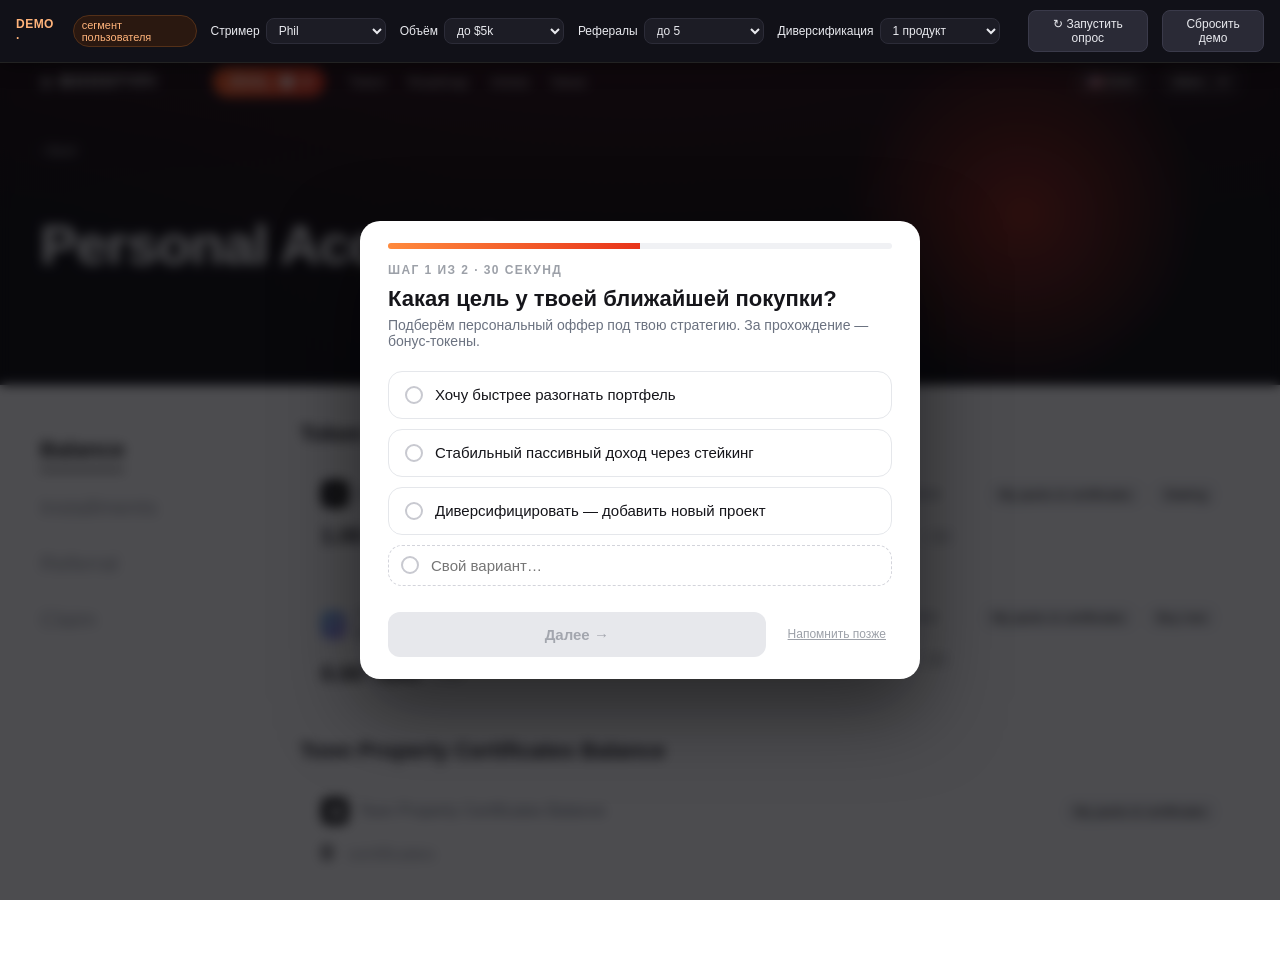
==== survey-mockup.html @ 00d5d78e "Add clickable HTML prototype of upsell survey for Boostyfi LK Standalone single-file mockup that sim" ====
<!doctype html>
<html lang="ru">
<head>
<meta charset="utf-8" />
<meta name="viewport" content="width=1280" />
<title>Boostyfi · Personal Account · Upsell Survey Prototype</title>
<style>
  :root {
    --bg-0: #0b0b0e;
    --bg-1: #1a0d10;
    --accent: #ff5a1f;
    --accent-2: #e8341a;
    --ink: #15151a;
    --muted: #6b7280;
    --line: #e5e7eb;
    --card: #ffffff;
    --soft: #f4f5f7;
  }
  * { box-sizing: border-box; }
  html, body {
    margin: 0; padding: 0;
    font-family: -apple-system, BlinkMacSystemFont, "Inter", "SF Pro Text",
                 "Segoe UI", Roboto, Helvetica, Arial, sans-serif;
    color: var(--ink);
    background: #fff;
  }
  a { color: inherit; }

  /* ============= Demo panel ============= */
  .demo {
    position: fixed; top: 0; left: 0; right: 0;
    z-index: 200;
    background: #111118; color: #e8e9ee;
    border-bottom: 1px solid #222;
    padding: 10px 16px;
    display: flex; align-items: center; gap: 14px;
    font-size: 12px;
    box-shadow: 0 4px 18px rgba(0,0,0,.35);
  }
  .demo b { color: #ffb37a; letter-spacing: .04em; }
  .demo label { display: flex; align-items: center; gap: 6px; }
  .demo select {
    background: #1c1c25; color: #e8e9ee;
    border: 1px solid #2c2c38; border-radius: 8px;
    padding: 4px 8px; font-size: 12px; min-width: 120px;
  }
  .demo .spacer { flex: 1; }
  .demo button {
    background: #2a2a36; color: #e8e9ee;
    border: 1px solid #3a3a4a; border-radius: 8px;
    padding: 6px 10px; cursor: pointer; font-size: 12px;
  }
  .demo button:hover { background: #34344a; }
  .demo .pill {
    padding: 3px 8px; border-radius: 999px;
    background: #2a1810; color: #ffb37a;
    border: 1px solid #543018; font-size: 11px;
  }

  /* ============= Boostyfi LK background ============= */
  .lk { padding-top: 44px; }
  .lk-hero {
    position: relative;
    background:
      radial-gradient(120% 80% at 50% 0%, #2a0d12 0%, #160a0d 45%, #0b0b0e 80%);
    color: #fff;
    overflow: hidden;
    border-bottom: 1px solid #1f1f24;
  }
  .lk-hero::before {
    /* faux soundwave */
    content: "";
    position: absolute; inset: 0;
    background-image: repeating-linear-gradient(
      90deg,
      rgba(255,90,31,.18) 0 2px,
      transparent 2px 8px
    );
    mask-image: radial-gradient(60% 60% at 50% 60%, #000 30%, transparent 80%);
    -webkit-mask-image: radial-gradient(60% 60% at 50% 60%, #000 30%, transparent 80%);
    opacity: .55;
    pointer-events: none;
  }
  .lk-hero::after {
    content: "";
    position: absolute;
    width: 360px; height: 360px;
    right: 6%; top: 50%; transform: translateY(-50%);
    background: radial-gradient(circle, rgba(232,52,26,.55) 0%, rgba(232,52,26,0) 70%);
    border-radius: 50%;
    pointer-events: none;
  }
  .lk-nav {
    position: relative;
    z-index: 2;
    display: flex; align-items: center; gap: 24px;
    padding: 22px 40px;
  }
  .lk-logo { font-weight: 800; letter-spacing: .12em; }
  .lk-token-pill {
    margin-left: 32px;
    background: linear-gradient(90deg, #ff5a1f, #e8341a);
    color: #fff; font-weight: 700;
    padding: 6px 14px; border-radius: 999px;
    display: inline-flex; align-items: center; gap: 8px;
  }
  .lk-token-pill .sup { background: #fff; color: #e8341a; border-radius: 999px; font-size: 10px; padding: 1px 5px; font-weight: 800; }
  .lk-menu { display: flex; gap: 22px; color: #ddd; font-size: 14px; }
  .lk-menu a { opacity: .9; cursor: pointer; }
  .lk-right { margin-left: auto; display: flex; gap: 12px; align-items: center; }
  .lk-pill {
    background: rgba(255,255,255,.06);
    border: 1px solid rgba(255,255,255,.12);
    color: #fff; padding: 6px 12px; border-radius: 999px;
    font-size: 13px;
  }
  .lk-back { padding: 24px 40px 0; color: #ddd; opacity: .8; font-size: 13px; cursor: pointer; position: relative; z-index: 2; }
  .lk-title {
    padding: 8px 40px 60px;
    font-size: 56px; font-weight: 800; letter-spacing: -.02em;
    position: relative; z-index: 2;
    display: flex; align-items: center; gap: 14px;
  }
  .lk-title .faq {
    background: #fff; color: #111;
    font-size: 14px; padding: 6px 12px; border-radius: 12px;
    font-weight: 600; display: inline-flex; align-items: center; gap: 6px;
  }

  /* ============= LK body ============= */
  .lk-body {
    display: grid;
    grid-template-columns: 220px 1fr;
    gap: 40px;
    padding: 36px 40px 80px;
    background: #fff;
  }
  .lk-side { display: flex; flex-direction: column; gap: 18px; padding-top: 10px; }
  .lk-side .item {
    font-size: 22px; font-weight: 600; color: #111;
    padding: 6px 0; cursor: pointer;
  }
  .lk-side .item.active { border-bottom: 2px solid #111; width: max-content; }
  .lk-side .item.muted { color: #9ca0a8; font-weight: 500; }

  .lk-h2 { font-size: 22px; font-weight: 700; margin: 0 0 14px; }
  .lk-grid {
    display: grid; grid-template-columns: 1fr 1fr; gap: 16px;
    margin-bottom: 32px;
  }
  .bal {
    border: 1px solid var(--line); border-radius: 16px;
    padding: 18px 20px; background: #fff;
    display: flex; flex-direction: column; gap: 14px;
  }
  .bal-top { display: flex; align-items: center; gap: 10px; }
  .bal-top .ico {
    width: 28px; height: 28px; border-radius: 8px;
    display: inline-flex; align-items: center; justify-content: center;
    font-weight: 800; color: #fff; font-size: 12px;
  }
  .ico.atla { background: #111; }
  .ico.jggl { background: linear-gradient(135deg, #ff8a3d, #ff5a1f); }
  .ico.teki { background: linear-gradient(135deg, #6ec1f7, #a07cf0); }
  .ico.imba { background: linear-gradient(135deg, #ff2d55, #d10039); }
  .bal-name { color: #6b7280; font-weight: 500; }
  .bal-actions { margin-left: auto; display: flex; gap: 8px; }
  .ghost {
    background: #f4f5f7; color: #111; border: none;
    padding: 7px 12px; border-radius: 10px; cursor: pointer; font-size: 13px;
  }
  .ghost:hover { background: #ececf0; }
  .bal-amount { font-size: 22px; font-weight: 700; }
  .bal-amount small { color: #9ca0a8; font-weight: 500; margin-left: 8px; }

  /* ============= Skip toast ============= */
  .toast {
    position: fixed; bottom: 24px; left: 50%; transform: translateX(-50%);
    background: #111118; color: #fff; padding: 12px 18px;
    border-radius: 12px; font-size: 14px; z-index: 300;
    box-shadow: 0 12px 40px rgba(0,0,0,.4);
    display: none;
  }
  .toast.show { display: block; animation: pop .25s ease-out; }
  @keyframes pop { from { transform: translate(-50%, 8px); opacity: 0; } to { transform: translate(-50%, 0); opacity: 1; } }

  /* ============= Modal ============= */
  .backdrop {
    position: fixed; inset: 0; z-index: 100;
    background: rgba(8, 8, 12, .72);
    backdrop-filter: blur(6px);
    -webkit-backdrop-filter: blur(6px);
    display: none;
    align-items: center; justify-content: center;
    padding: 40px 16px;
  }
  .backdrop.open { display: flex; }
  .modal {
    background: #fff; border-radius: 20px;
    width: 560px; max-width: 100%;
    box-shadow: 0 30px 80px rgba(0,0,0,.5);
    overflow: hidden;
    position: relative;
    animation: rise .35s ease-out;
  }
  @keyframes rise { from { transform: translateY(16px); opacity: 0; } to { transform: none; opacity: 1; } }

  /* Step header */
  .m-head {
    padding: 22px 28px 0;
  }
  .m-progress {
    height: 6px; background: #f0f1f4; border-radius: 999px; overflow: hidden;
    margin-bottom: 14px;
  }
  .m-progress > span {
    display: block; height: 100%;
    background: linear-gradient(90deg, #ff8a3d, #e8341a);
    width: 50%; transition: width .35s ease;
  }
  .m-step-label {
    font-size: 12px; letter-spacing: .12em; color: #9ca0a8;
    text-transform: uppercase; font-weight: 700;
  }
  .m-title {
    font-size: 22px; font-weight: 700; margin: 8px 0 4px;
    line-height: 1.25;
  }
  .m-sub { color: #6b7280; font-size: 14px; margin-bottom: 18px; }

  .m-options { padding: 4px 28px 8px; display: flex; flex-direction: column; gap: 10px; }
  .opt {
    border: 1.5px solid var(--line); border-radius: 14px;
    padding: 14px 16px; cursor: pointer;
    display: flex; align-items: center; gap: 12px;
    font-size: 15px; font-weight: 500;
    transition: border-color .15s, background .15s;
  }
  .opt:hover { border-color: #c8c9d0; background: #fafafb; }
  .opt .dot {
    width: 18px; height: 18px; border-radius: 50%;
    border: 2px solid #c8c9d0; flex: 0 0 auto;
    display: inline-flex; align-items: center; justify-content: center;
  }
  .opt.selected { border-color: var(--accent); background: #fff6f0; }
  .opt.selected .dot { border-color: var(--accent); }
  .opt.selected .dot::after {
    content: ""; width: 9px; height: 9px; border-radius: 50%;
    background: var(--accent);
  }
  .opt-custom {
    display: flex; gap: 10px; align-items: center;
    border: 1.5px dashed #d3d4db; border-radius: 14px;
    padding: 10px 12px;
  }
  .opt-custom input {
    flex: 1; border: none; outline: none; font-size: 15px;
    background: transparent;
  }

  .m-foot {
    padding: 18px 28px 22px;
    display: flex; align-items: center; gap: 16px;
  }
  .btn-primary {
    background: linear-gradient(90deg, #ff8a3d, #e8341a);
    color: #fff; border: none; border-radius: 12px;
    padding: 14px 22px; font-size: 15px; font-weight: 700;
    cursor: pointer; flex: 1;
    box-shadow: 0 6px 18px rgba(232,52,26,.35);
  }
  .btn-primary:disabled {
    background: #e7e8ec; color: #a3a6ae; cursor: not-allowed; box-shadow: none;
  }
  .btn-link {
    background: transparent; color: #9ca0a8; border: none;
    font-size: 12px; cursor: pointer; text-decoration: underline;
  }
  .btn-link:hover { color: #6b7280; }

  /* Offer card */
  .offer { padding: 22px 28px 24px; }
  .offer-badge {
    display: inline-flex; align-items: center; gap: 6px;
    background: #fff1ea; color: #d63a0b;
    padding: 6px 12px; border-radius: 999px;
    font-size: 12px; font-weight: 700; letter-spacing: .04em;
    text-transform: uppercase;
  }
  .offer-title {
    font-size: 24px; font-weight: 800; line-height: 1.2;
    margin: 12px 0 4px;
  }
  .offer-product {
    color: #6b7280; font-size: 14px; margin-bottom: 18px;
  }
  .offer-pricerow {
    display: flex; align-items: baseline; gap: 12px;
    margin-bottom: 6px;
  }
  .offer-new { font-size: 34px; font-weight: 800; color: #111; }
  .offer-old {
    text-decoration: line-through; color: #9ca0a8; font-size: 18px;
  }
  .offer-save {
    background: #ecfdf3; color: #027a48;
    font-size: 12px; font-weight: 700;
    padding: 3px 10px; border-radius: 999px;
  }
  .offer-bonus {
    background: #fff6f0; border: 1px dashed #ffb37a;
    color: #b8410d; border-radius: 12px;
    padding: 10px 14px; margin: 14px 0;
    font-size: 14px; font-weight: 600;
    display: flex; align-items: center; gap: 8px;
  }
  .offer-bonus .star { font-size: 16px; }

  .offer-timer {
    display: flex; align-items: center; gap: 10px;
    background: #fff5f4; border: 1px solid #f6c9c1;
    border-radius: 12px; padding: 10px 14px; margin-bottom: 14px;
    font-size: 14px; color: #b91c1c; font-weight: 600;
  }
  .offer-timer .clock {
    font-variant-numeric: tabular-nums;
    font-weight: 800; font-size: 18px;
    background: #b91c1c; color: #fff; padding: 4px 10px; border-radius: 8px;
  }
  .offer-social {
    display: flex; align-items: center; gap: 10px;
    color: #6b7280; font-size: 13px; margin-bottom: 18px;
  }
  .avatars { display: inline-flex; }
  .avatars span {
    width: 22px; height: 22px; border-radius: 50%;
    border: 2px solid #fff; display: inline-block;
    margin-left: -6px;
  }
  .avatars span:first-child { margin-left: 0; }
  .a1 { background: linear-gradient(135deg,#ffd29a,#ff8a3d); }
  .a2 { background: linear-gradient(135deg,#a3d8ff,#5e8df0); }
  .a3 { background: linear-gradient(135deg,#ffb1b1,#ff2d55); }
  .a4 { background: linear-gradient(135deg,#c5f3c0,#3aa55c); }

  .offer-cta { display: flex; flex-direction: column; gap: 8px; }
  .offer-cta .btn-primary { flex: none; }
  .offer-cta .btn-lose {
    background: transparent; border: none;
    color: #9ca0a8; font-size: 12px; cursor: pointer;
    text-decoration: underline;
  }
  .offer-cta .btn-lose:hover { color: #6b7280; }

  /* Final thank-you */
  .thanks { padding: 32px 28px; text-align: center; }
  .thanks h3 { margin: 0 0 8px; font-size: 22px; }
  .thanks p { color: #6b7280; margin: 0 0 18px; }

  /* utility */
  .hidden { display: none !important; }
</style>
</head>
<body>

<!-- Demo panel -->
<div class="demo" role="region" aria-label="Demo controls">
  <b>DEMO ·</b>
  <span class="pill">сегмент пользователя</span>
  <label>Стример
    <select id="seg-streamer">
      <option value="none">Нет</option>
      <option value="phil" selected>Phil</option>
      <option value="brad">Brad</option>
    </select>
  </label>
  <label>Объём
    <select id="seg-volume">
      <option value="5k" selected>до $5k</option>
      <option value="25k">до $25k</option>
      <option value="50k">до $50k</option>
      <option value="50k+">$50k+</option>
    </select>
  </label>
  <label>Рефералы
    <select id="seg-refs">
      <option value="lt5" selected>до 5</option>
      <option value="lt20">до 20</option>
      <option value="gt20">20+</option>
    </select>
  </label>
  <label>Диверсификация
    <select id="seg-div">
      <option value="bits">по чуть-чуть</option>
      <option value="one" selected>1 продукт</option>
      <option value="two">2 продукта</option>
      <option value="all-but-one">все, кроме 1</option>
    </select>
  </label>
  <span class="spacer"></span>
  <button id="btn-replay">↻ Запустить опрос</button>
  <button id="btn-reset">Сбросить демо</button>
</div>

<!-- LK mock -->
<section class="lk">
  <div class="lk-hero">
    <div class="lk-nav">
      <div class="lk-logo">◇ BOOSTYFI</div>
      <div class="lk-token-pill">JGGL <span class="sup">2</span> ▾</div>
      <nav class="lk-menu">
        <a>Token</a><a>Roadmap</a><a>Artists</a><a>News</a>
      </nav>
      <div class="lk-right">
        <span class="lk-pill">🇺🇸 ENG</span>
        <span class="lk-pill">drbor… ▾</span>
      </div>
    </div>
    <div class="lk-back">‹ Back</div>
    <h1 class="lk-title">Personal Account <span class="faq">? FAQ</span></h1>
  </div>

  <div class="lk-body">
    <aside class="lk-side">
      <div class="item active">Balance</div>
      <div class="item muted">Installments</div>
      <div class="item muted">Referral</div>
      <div class="item muted">Claim</div>
    </aside>
    <main>
      <h2 class="lk-h2">Token Balance</h2>
      <div class="lk-grid">
        <div class="bal">
          <div class="bal-top">
            <span class="ico atla">A</span>
            <span class="bal-name">ATLA Balance</span>
            <span class="bal-actions">
              <button class="ghost">My packs &amp; certificates</button>
              <button class="ghost">Staking</button>
            </span>
          </div>
          <div class="bal-amount">1.00 ATLA <small>| $213</small></div>
        </div>
        <div class="bal">
          <div class="bal-top">
            <span class="ico jggl">J</span>
            <span class="bal-name">JGGL Balance</span>
            <span class="bal-actions">
              <button class="ghost">My packs &amp; certificates</button>
              <button class="ghost">Staking</button>
            </span>
          </div>
          <div class="bal-amount">0.00 JGGL <small>| $0</small></div>
        </div>
        <div class="bal">
          <div class="bal-top">
            <span class="ico teki">T</span>
            <span class="bal-name">TEKI Balance</span>
            <span class="bal-actions">
              <button class="ghost">My packs &amp; certificates</button>
              <button class="ghost">Staking</button>
              <button class="ghost">Buy now</button>
            </span>
          </div>
          <div class="bal-amount">0.00 TEKI <small>| $0</small></div>
        </div>
        <div class="bal">
          <div class="bal-top">
            <span class="ico imba">I</span>
            <span class="bal-name">IMBA Balance</span>
            <span class="bal-actions">
              <button class="ghost">My packs &amp; certificates</button>
              <button class="ghost">Buy now</button>
            </span>
          </div>
          <div class="bal-amount">0.00 IMBA <small>| $0</small></div>
        </div>
      </div>
      <h2 class="lk-h2">Toon Property Certificates Balance</h2>
      <div class="bal">
        <div class="bal-top">
          <span class="ico" style="background:#222;">▦</span>
          <span class="bal-name">Toon Property Certificates Balance</span>
          <span class="bal-actions">
            <button class="ghost">My packs &amp; certificates</button>
          </span>
        </div>
        <div class="bal-amount">0 <small>certificates</small></div>
      </div>
    </main>
  </div>
</section>

<!-- Skip toast -->
<div id="toast" class="toast">Покажем при следующем входе ⏰</div>

<!-- Modal -->
<div id="backdrop" class="backdrop" role="dialog" aria-modal="true" aria-labelledby="m-title">
  <div class="modal">

    <!-- STEP 1 -->
    <div id="step-1">
      <div class="m-head">
        <div class="m-progress"><span style="width:50%"></span></div>
        <div class="m-step-label">Шаг 1 из 2 · 30 секунд</div>
        <div class="m-title" id="m-title">Какая цель у твоей ближайшей покупки?</div>
        <div class="m-sub">Подберём персональный оффер под твою стратегию. За прохождение — бонус-токены.</div>
      </div>
      <div class="m-options" data-step="1">
        <label class="opt" data-val="growth"><span class="dot"></span> Хочу быстрее разогнать портфель</label>
        <label class="opt" data-val="passive"><span class="dot"></span> Стабильный пассивный доход через стейкинг</label>
        <label class="opt" data-val="diversify"><span class="dot"></span> Диверсифицировать — добавить новый проект</label>
        <div class="opt-custom">
          <span class="dot" style="border:2px solid #c8c9d0; width:18px;height:18px;border-radius:50%;display:inline-block"></span>
          <input type="text" placeholder="Свой вариант…" data-custom="1" />
        </div>
      </div>
      <div class="m-foot">
        <button class="btn-primary" id="next-1" disabled>Далее →</button>
        <button class="btn-link" data-skip>Напомнить позже</button>
      </div>
    </div>

    <!-- STEP 2 -->
    <div id="step-2" class="hidden">
      <div class="m-head">
        <div class="m-progress"><span style="width:100%"></span></div>
        <div class="m-step-label">Шаг 2 из 2 · почти готово</div>
        <div class="m-title">Какой бюджет готов выделить на следующий шаг?</div>
        <div class="m-sub">Это влияет только на размер пака и бонуса — никаких списаний.</div>
      </div>
      <div class="m-options" data-step="2">
        <label class="opt" data-val="lt200"><span class="dot"></span> До $200</label>
        <label class="opt" data-val="200-1000"><span class="dot"></span> $200 – $1 000</label>
        <label class="opt" data-val="1000+"><span class="dot"></span> $1 000+</label>
        <div class="opt-custom">
          <span class="dot" style="border:2px solid #c8c9d0; width:18px;height:18px;border-radius:50%;display:inline-block"></span>
          <input type="text" placeholder="Свой бюджет…" data-custom="2" />
        </div>
      </div>
      <div class="m-foot">
        <button class="btn-primary" id="next-2" disabled>Показать мой оффер →</button>
        <button class="btn-link" data-skip>Напомнить позже</button>
      </div>
    </div>

    <!-- OFFER -->
    <div id="step-offer" class="hidden">
      <div class="offer">
        <span class="offer-badge">🔥 персональный оффер</span>
        <div class="offer-title" id="o-title">Усиль ставку под Phil — добери JGGL ×2 пак</div>
        <div class="offer-product" id="o-product">JGGL Booster Pack · 2× токена + закрытый Discord-канал</div>

        <div class="offer-pricerow">
          <span class="offer-new" id="o-new">$89</span>
          <span class="offer-old" id="o-old">$129</span>
          <span class="offer-save" id="o-save">−31%</span>
        </div>

        <div class="offer-bonus">
          <span class="star">🎁</span>
          <span><b id="o-bonus">+15%</b> бонусных токенов начислено за прохождение опроса</span>
        </div>

        <div class="offer-timer">
          <span class="clock" id="o-clock">15:00</span>
          <span>Оффер сгорит после таймера — без продления</span>
        </div>

        <div class="offer-social">
          <span class="avatars">
            <span class="a1"></span><span class="a2"></span><span class="a3"></span><span class="a4"></span>
          </span>
          <span><b id="o-social">237</b> инвесторов забрали этот оффер сегодня</span>
        </div>

        <div class="offer-cta">
          <button class="btn-primary" id="take-offer">Забрать оффер →</button>
          <button class="btn-lose" id="lose-offer">Отказаться (бонус сгорит)</button>
        </div>
      </div>
    </div>

    <!-- THANKS -->
    <div id="step-thanks" class="hidden">
      <div class="thanks">
        <h3>Готово ✨</h3>
        <p>Оффер закреплён в твоём ЛК на 24 часа. Ссылка ушла в Telegram.</p>
        <button class="btn-primary" style="max-width:240px;margin:0 auto;" id="close-thanks">Вернуться в кабинет</button>
      </div>
    </div>

  </div>
</div>

<script>
(function () {
  // ---------- state ----------
  const state = { step: 1, answer1: null, answer2: null };
  const $ = (id) => document.getElementById(id);
  const backdrop = $('backdrop');

  // ---------- offer rules ----------
  // segment: { streamer, volume, refs, div }
  // returns: { title, product, oldPrice, newPrice, bonusPct, social }
  function pickOffer(seg) {
    const streamerLabel = { phil: 'Phil', brad: 'Brad', none: '' }[seg.streamer];

    // Whales with huge volume
    if (seg.volume === '50k+') {
      if (seg.div === 'all-but-one') {
        return {
          title: 'Заверши коллекцию — последний токен по закрытой цене',
          product: 'Closed-door allocation · IMBA Whale Slot + 1.0 ATLA в подарок',
          oldPrice: 4900, newPrice: 3490, bonusPct: 20, social: 41,
        };
      }
      if (seg.refs === 'lt5') {
        return {
          title: 'Активируй реф-программу с ×3 коэффициентом',
          product: 'Whale Referral Boost · персональная ссылка + $500 в JGGL',
          oldPrice: 1500, newPrice: 990, bonusPct: 25, social: 58,
        };
      }
      return {
        title: 'VIP-аллокация под ' + (streamerLabel || 'топ-стримера'),
        product: 'Founders Pack · 5× ATLA + приватный звонок с командой',
        oldPrice: 7800, newPrice: 5900, bonusPct: 18, social: 31,
      };
    }

    // Mid volume
    if (seg.volume === '25k' || seg.volume === '50k') {
      if (seg.div === 'two' && streamerLabel === 'Brad') {
        return {
          title: 'Закрой портфель — последний слот под Brad',
          product: 'IMBA Certificate · −22% и +10% бонусных IMBA',
          oldPrice: 1290, newPrice: 990, bonusPct: 10, social: 142,
        };
      }
      if (seg.div === 'one') {
        return {
          title: 'Добавь второй проект — диверсификация ×2',
          product: 'Diversify Pack · TEKI + IMBA в одном паке',
          oldPrice: 890, newPrice: 690, bonusPct: 12, social: 188,
        };
      }
      if (seg.refs === 'gt20') {
        return {
          title: 'Реф-капитан: ×2 на следующую покупку',
          product: 'Captain Pack · JGGL + бонусные реф-токены',
          oldPrice: 1190, newPrice: 790, bonusPct: 18, social: 96,
        };
      }
      return {
        title: 'Усиль позицию под ' + (streamerLabel || 'свой проект'),
        product: 'Mid Booster Pack · 1.5× к текущему балансу',
        oldPrice: 690, newPrice: 490, bonusPct: 12, social: 174,
      };
    }

    // Small volume (default $5k)
    if (seg.div === 'bits') {
      return {
        title: 'Сфокусируйся на одном — собери Starter под ' + (streamerLabel || 'топ-стример'),
        product: 'Focus Starter · ATLA + JGGL в одной точке входа',
        oldPrice: 199, newPrice: 129, bonusPct: 15, social: 312,
      };
    }
    if (seg.div === 'one' && streamerLabel === 'Phil') {
      return {
        title: 'Усиль ставку под Phil — добери JGGL ×2 пак',
        product: 'JGGL Booster Pack · 2× токена + закрытый Discord-канал',
        oldPrice: 129, newPrice: 89, bonusPct: 15, social: 237,
      };
    }
    if (seg.div === 'one' && streamerLabel === 'Brad') {
      return {
        title: 'Удвой ставку под Brad — IMBA ×2 пак',
        product: 'IMBA Booster Pack · 2× токена + ранний доступ к дропам',
        oldPrice: 129, newPrice: 89, bonusPct: 15, social: 198,
      };
    }
    if (seg.streamer === 'none' && seg.refs === 'gt20') {
      return {
        title: 'VIP-вход под топ-стримера с ×2 реф-бонусом',
        product: 'Premiere Pack · войти под Phil или Brad, эксклюзив 24ч',
        oldPrice: 249, newPrice: 169, bonusPct: 20, social: 84,
      };
    }
    if (seg.streamer === 'none') {
      return {
        title: 'Выбери стримера и зайди со скидкой первого входа',
        product: 'First-time Pack · Phil или Brad на выбор + welcome бонус',
        oldPrice: 149, newPrice: 99, bonusPct: 12, social: 421,
      };
    }
    // fallback
    return {
      title: 'Персональный пак под твой профиль',
      product: 'Custom Pack · сбалансированный набор по твоим ответам',
      oldPrice: 149, newPrice: 109, bonusPct: 10, social: 156,
    };
  }

  function renderOffer() {
    const seg = {
      streamer: $('seg-streamer').value,
      volume: $('seg-volume').value,
      refs: $('seg-refs').value,
      div: $('seg-div').value,
    };
    const o = pickOffer(seg);
    $('o-title').textContent = o.title;
    $('o-product').textContent = o.product;
    $('o-new').textContent = '$' + o.newPrice.toLocaleString('en-US');
    $('o-old').textContent = '$' + o.oldPrice.toLocaleString('en-US');
    const save = Math.round((1 - o.newPrice / o.oldPrice) * 100);
    $('o-save').textContent = '−' + save + '%';
    $('o-bonus').textContent = '+' + o.bonusPct + '%';
    $('o-social').textContent = o.social;
  }

  // ---------- modal open/close ----------
  function openModal() {
    backdrop.classList.add('open');
    document.body.style.overflow = 'hidden';
    goStep(1);
  }
  function closeModal(showToast) {
    backdrop.classList.remove('open');
    document.body.style.overflow = '';
    if (showToast) {
      const t = $('toast');
      t.classList.add('show');
      setTimeout(() => t.classList.remove('show'), 2400);
    }
  }

  function goStep(s) {
    state.step = s;
    $('step-1').classList.toggle('hidden', s !== 1);
    $('step-2').classList.toggle('hidden', s !== 2);
    $('step-offer').classList.toggle('hidden', s !== 'offer');
    $('step-thanks').classList.toggle('hidden', s !== 'thanks');
    if (s === 'offer') { renderOffer(); startTimer(); }
  }

  // ---------- options selection ----------
  document.querySelectorAll('.m-options').forEach(group => {
    const step = group.dataset.step;
    group.addEventListener('click', e => {
      const opt = e.target.closest('.opt');
      if (!opt) return;
      group.querySelectorAll('.opt').forEach(o => o.classList.remove('selected'));
      opt.classList.add('selected');
      const customInput = group.querySelector('input[data-custom]');
      if (customInput) customInput.value = '';
      setAnswer(step, opt.dataset.val);
    });
    const custom = group.querySelector('input[data-custom]');
    if (custom) {
      custom.addEventListener('input', () => {
        group.querySelectorAll('.opt').forEach(o => o.classList.remove('selected'));
        setAnswer(step, custom.value.trim() ? 'custom:' + custom.value.trim() : null);
      });
    }
  });

  function setAnswer(step, val) {
    if (step === '1') { state.answer1 = val; $('next-1').disabled = !val; }
    if (step === '2') { state.answer2 = val; $('next-2').disabled = !val; }
  }

  $('next-1').addEventListener('click', () => goStep(2));
  $('next-2').addEventListener('click', () => goStep('offer'));

  document.querySelectorAll('[data-skip]').forEach(b =>
    b.addEventListener('click', () => closeModal(true))
  );

  // Esc + backdrop click = NO close (blocking modal)
  backdrop.addEventListener('click', e => {
    if (e.target === backdrop) {
      const m = backdrop.querySelector('.modal');
      m.animate(
        [{ transform: 'translateX(0)' }, { transform: 'translateX(-6px)' },
         { transform: 'translateX(6px)' }, { transform: 'translateX(0)' }],
        { duration: 220 }
      );
    }
  });
  window.addEventListener('keydown', e => {
    if (e.key === 'Escape' && backdrop.classList.contains('open')) e.preventDefault();
  });

  // ---------- timer ----------
  let timerId = null;
  function startTimer() {
    if (timerId) clearInterval(timerId);
    let t = 15 * 60;
    const el = $('o-clock');
    const tick = () => {
      const m = String(Math.floor(t / 60)).padStart(2, '0');
      const s = String(t % 60).padStart(2, '0');
      el.textContent = m + ':' + s;
      if (t-- <= 0) clearInterval(timerId);
    };
    tick();
    timerId = setInterval(tick, 1000);
  }

  // ---------- offer actions ----------
  $('take-offer').addEventListener('click', () => {
    localStorage.setItem('boostyfi_survey_done', '1');
    goStep('thanks');
  });
  $('lose-offer').addEventListener('click', () => {
    localStorage.setItem('boostyfi_survey_done', '1');
    closeModal(true);
  });
  $('close-thanks').addEventListener('click', () => closeModal(false));

  // ---------- live re-render offer on segment change ----------
  ['seg-streamer','seg-volume','seg-refs','seg-div'].forEach(id => {
    $(id).addEventListener('change', () => {
      if (state.step === 'offer') renderOffer();
    });
  });

  // ---------- demo buttons ----------
  $('btn-replay').addEventListener('click', () => {
    localStorage.removeItem('boostyfi_survey_done');
    state.answer1 = null; state.answer2 = null;
    document.querySelectorAll('.opt').forEach(o => o.classList.remove('selected'));
    document.querySelectorAll('input[data-custom]').forEach(i => i.value = '');
    $('next-1').disabled = true; $('next-2').disabled = true;
    openModal();
  });
  $('btn-reset').addEventListener('click', () => {
    localStorage.removeItem('boostyfi_survey_done');
    location.reload();
  });

  // ---------- auto-open ----------
  if (!localStorage.getItem('boostyfi_survey_done')) {
    setTimeout(openModal, 600);
  }
})();
</script>

</body>
</html>
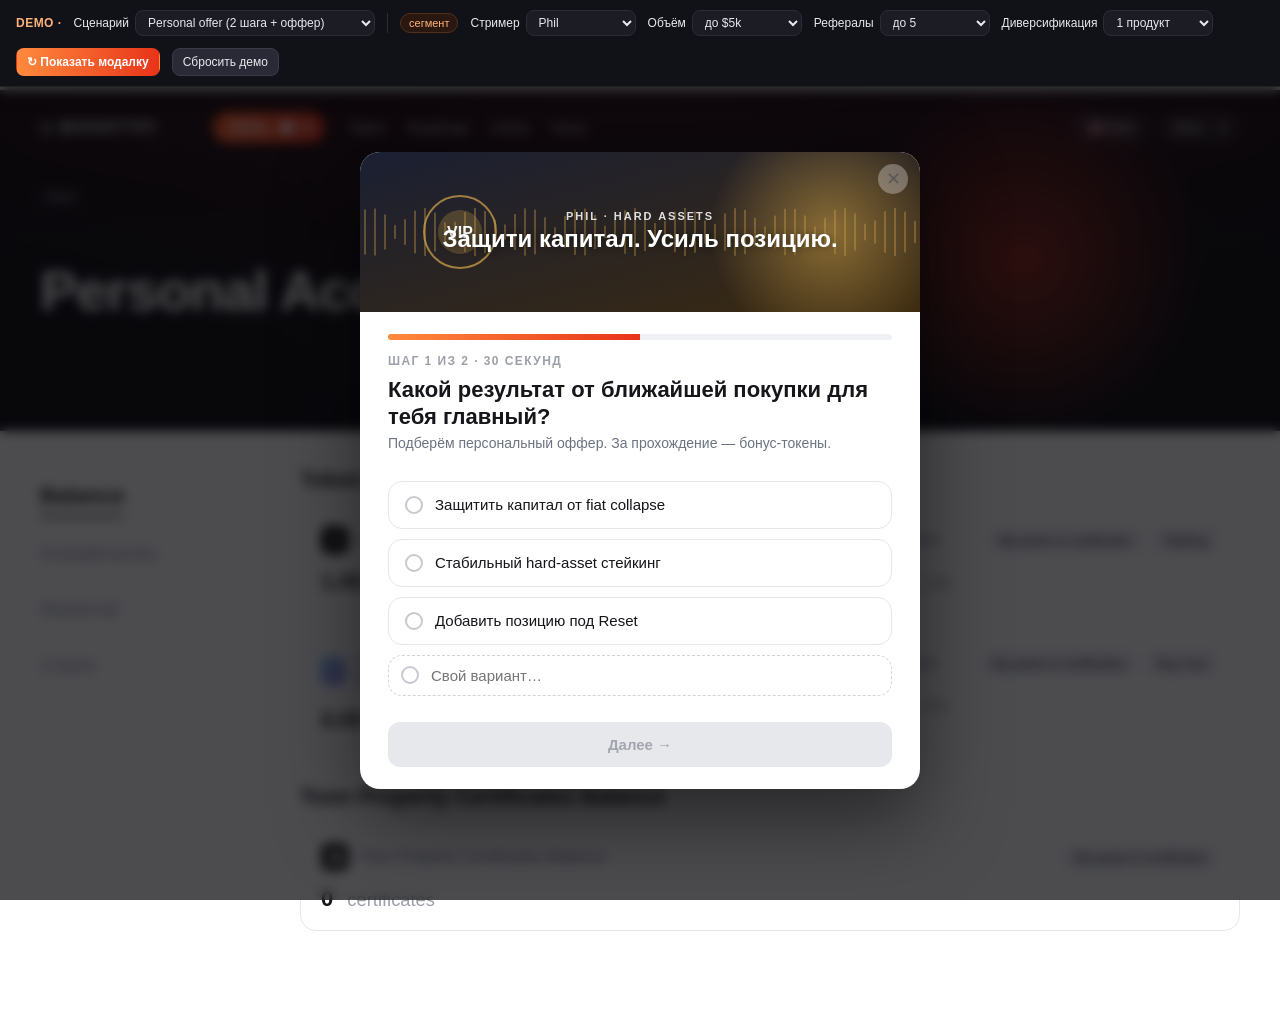
==== commit 84dc7a8f: "Sync upsell-modal prototype with official BoostyFi modals TZ - Add SVG creative banner to every moda" ====
--- a/survey-mockup.html
+++ b/survey-mockup.html
@@ -3,7 +3,7 @@
 <head>
 <meta charset="utf-8" />
 <meta name="viewport" content="width=1280" />
-<title>Boostyfi · Personal Account · Upsell Survey Prototype</title>
+<title>Boostyfi · LK · Modals Prototype</title>
 <style>
   :root {
     --bg-0: #0b0b0e;
@@ -13,8 +13,6 @@
     --ink: #15151a;
     --muted: #6b7280;
     --line: #e5e7eb;
-    --card: #ffffff;
-    --soft: #f4f5f7;
   }
   * { box-sizing: border-box; }
   html, body {
@@ -33,16 +31,17 @@
     background: #111118; color: #e8e9ee;
     border-bottom: 1px solid #222;
     padding: 10px 16px;
-    display: flex; align-items: center; gap: 14px;
+    display: flex; align-items: center; gap: 12px;
     font-size: 12px;
     box-shadow: 0 4px 18px rgba(0,0,0,.35);
+    flex-wrap: wrap;
   }
   .demo b { color: #ffb37a; letter-spacing: .04em; }
   .demo label { display: flex; align-items: center; gap: 6px; }
   .demo select {
     background: #1c1c25; color: #e8e9ee;
     border: 1px solid #2c2c38; border-radius: 8px;
-    padding: 4px 8px; font-size: 12px; min-width: 120px;
+    padding: 4px 8px; font-size: 12px; min-width: 110px;
   }
   .demo .spacer { flex: 1; }
   .demo button {
@@ -51,14 +50,19 @@
     padding: 6px 10px; cursor: pointer; font-size: 12px;
   }
   .demo button:hover { background: #34344a; }
+  .demo button.primary {
+    background: linear-gradient(90deg, #ff8a3d, #e8341a);
+    border-color: transparent; color: #fff; font-weight: 600;
+  }
   .demo .pill {
     padding: 3px 8px; border-radius: 999px;
     background: #2a1810; color: #ffb37a;
     border: 1px solid #543018; font-size: 11px;
   }
+  .demo .sep { width: 1px; height: 20px; background: #2c2c38; }
 
   /* ============= Boostyfi LK background ============= */
-  .lk { padding-top: 44px; }
+  .lk { padding-top: 90px; }
   .lk-hero {
     position: relative;
     background:
@@ -68,13 +72,10 @@
     border-bottom: 1px solid #1f1f24;
   }
   .lk-hero::before {
-    /* faux soundwave */
     content: "";
     position: absolute; inset: 0;
     background-image: repeating-linear-gradient(
-      90deg,
-      rgba(255,90,31,.18) 0 2px,
-      transparent 2px 8px
+      90deg, rgba(255,90,31,.18) 0 2px, transparent 2px 8px
     );
     mask-image: radial-gradient(60% 60% at 50% 60%, #000 30%, transparent 80%);
     -webkit-mask-image: radial-gradient(60% 60% at 50% 60%, #000 30%, transparent 80%);
@@ -91,8 +92,7 @@
     pointer-events: none;
   }
   .lk-nav {
-    position: relative;
-    z-index: 2;
+    position: relative; z-index: 2;
     display: flex; align-items: center; gap: 24px;
     padding: 22px 40px;
   }
@@ -104,7 +104,10 @@
     padding: 6px 14px; border-radius: 999px;
     display: inline-flex; align-items: center; gap: 8px;
   }
-  .lk-token-pill .sup { background: #fff; color: #e8341a; border-radius: 999px; font-size: 10px; padding: 1px 5px; font-weight: 800; }
+  .lk-token-pill .sup {
+    background: #fff; color: #e8341a; border-radius: 999px;
+    font-size: 10px; padding: 1px 5px; font-weight: 800;
+  }
   .lk-menu { display: flex; gap: 22px; color: #ddd; font-size: 14px; }
   .lk-menu a { opacity: .9; cursor: pointer; }
   .lk-right { margin-left: auto; display: flex; gap: 12px; align-items: center; }
@@ -129,10 +132,8 @@
 
   /* ============= LK body ============= */
   .lk-body {
-    display: grid;
-    grid-template-columns: 220px 1fr;
-    gap: 40px;
-    padding: 36px 40px 80px;
+    display: grid; grid-template-columns: 220px 1fr;
+    gap: 40px; padding: 36px 40px 80px;
     background: #fff;
   }
   .lk-side { display: flex; flex-direction: column; gap: 18px; padding-top: 10px; }
@@ -142,7 +143,6 @@
   }
   .lk-side .item.active { border-bottom: 2px solid #111; width: max-content; }
   .lk-side .item.muted { color: #9ca0a8; font-weight: 500; }
-
   .lk-h2 { font-size: 22px; font-weight: 700; margin: 0 0 14px; }
   .lk-grid {
     display: grid; grid-template-columns: 1fr 1fr; gap: 16px;
@@ -173,7 +173,7 @@
   .bal-amount { font-size: 22px; font-weight: 700; }
   .bal-amount small { color: #9ca0a8; font-weight: 500; margin-left: 8px; }
 
-  /* ============= Skip toast ============= */
+  /* ============= Toast ============= */
   .toast {
     position: fixed; bottom: 24px; left: 50%; transform: translateX(-50%);
     background: #111118; color: #fff; padding: 12px 18px;
@@ -192,7 +192,8 @@
     -webkit-backdrop-filter: blur(6px);
     display: none;
     align-items: center; justify-content: center;
-    padding: 40px 16px;
+    padding: 80px 16px 40px;
+    overflow-y: auto;
   }
   .backdrop.open { display: flex; }
   .modal {
@@ -205,9 +206,48 @@
   }
   @keyframes rise { from { transform: translateY(16px); opacity: 0; } to { transform: none; opacity: 1; } }
 
-  /* Step header */
-  .m-head {
-    padding: 22px 28px 0;
+  /* tusclyy crestik */
+  .m-close {
+    position: absolute; top: 12px; right: 12px;
+    width: 30px; height: 30px;
+    border-radius: 50%;
+    background: rgba(255,255,255,.55);
+    color: #6b7280;
+    border: none; cursor: pointer;
+    font-size: 18px; font-weight: 300;
+    display: flex; align-items: center; justify-content: center;
+    z-index: 5;
+    transition: opacity .15s, background .15s, color .15s;
+    opacity: .55;
+  }
+  .m-close:hover { opacity: 1; background: rgba(255,255,255,.95); color: #111; }
+
+  /* Creative banner — top of every modal */
+  .m-creative {
+    width: 100%; height: 160px;
+    position: relative; overflow: hidden;
+    display: flex; align-items: center; justify-content: center;
+    color: #fff;
+  }
+  .m-creative svg.bg { position: absolute; inset: 0; width: 100%; height: 100%; }
+  .m-creative .ovrl {
+    position: relative; z-index: 1; padding: 0 20px;
+    text-align: center;
+  }
+  .m-creative .eyebrow {
+    font-size: 11px; letter-spacing: .18em; text-transform: uppercase;
+    opacity: .85; font-weight: 700;
+  }
+  .m-creative .head {
+    font-size: 24px; font-weight: 800; line-height: 1.1; margin-top: 4px;
+    text-shadow: 0 1px 8px rgba(0,0,0,.45);
+  }
+
+  /* shared modal content */
+  .m-body { padding: 22px 28px 8px; }
+  .m-step-label {
+    font-size: 12px; letter-spacing: .12em; color: #9ca0a8;
+    text-transform: uppercase; font-weight: 700;
   }
   .m-progress {
     height: 6px; background: #f0f1f4; border-radius: 999px; overflow: hidden;
@@ -216,11 +256,7 @@
   .m-progress > span {
     display: block; height: 100%;
     background: linear-gradient(90deg, #ff8a3d, #e8341a);
-    width: 50%; transition: width .35s ease;
-  }
-  .m-step-label {
-    font-size: 12px; letter-spacing: .12em; color: #9ca0a8;
-    text-transform: uppercase; font-weight: 700;
+    transition: width .35s ease;
   }
   .m-title {
     font-size: 22px; font-weight: 700; margin: 8px 0 4px;
@@ -257,10 +293,19 @@
     flex: 1; border: none; outline: none; font-size: 15px;
     background: transparent;
   }
+  .m-textarea {
+    width: calc(100% - 56px);
+    margin: 4px 28px 0;
+    border: 1.5px solid var(--line); border-radius: 12px;
+    padding: 10px 12px; font-size: 14px;
+    resize: vertical; min-height: 64px;
+    font-family: inherit;
+  }
+  .m-textarea:focus { outline: none; border-color: #c8c9d0; }
 
   .m-foot {
     padding: 18px 28px 22px;
-    display: flex; align-items: center; gap: 16px;
+    display: flex; align-items: center; gap: 10px; flex-wrap: wrap;
   }
   .btn-primary {
     background: linear-gradient(90deg, #ff8a3d, #e8341a);
@@ -272,54 +317,37 @@
   .btn-primary:disabled {
     background: #e7e8ec; color: #a3a6ae; cursor: not-allowed; box-shadow: none;
   }
-  .btn-link {
-    background: transparent; color: #9ca0a8; border: none;
-    font-size: 12px; cursor: pointer; text-decoration: underline;
-  }
-  .btn-link:hover { color: #6b7280; }
-
-  /* Offer card */
-  .offer { padding: 22px 28px 24px; }
-  .offer-badge {
-    display: inline-flex; align-items: center; gap: 6px;
-    background: #fff1ea; color: #d63a0b;
-    padding: 6px 12px; border-radius: 999px;
-    font-size: 12px; font-weight: 700; letter-spacing: .04em;
-    text-transform: uppercase;
-  }
-  .offer-title {
-    font-size: 24px; font-weight: 800; line-height: 1.2;
-    margin: 12px 0 4px;
-  }
-  .offer-product {
-    color: #6b7280; font-size: 14px; margin-bottom: 18px;
-  }
+  .btn-ghost {
+    background: #f4f5f7; color: #111; border: none;
+    border-radius: 12px; padding: 14px 18px;
+    font-size: 15px; font-weight: 600; cursor: pointer;
+  }
+  .btn-ghost:hover { background: #ececf0; }
+
+  /* offer-specific */
   .offer-pricerow {
     display: flex; align-items: baseline; gap: 12px;
-    margin-bottom: 6px;
-  }
-  .offer-new { font-size: 34px; font-weight: 800; color: #111; }
-  .offer-old {
-    text-decoration: line-through; color: #9ca0a8; font-size: 18px;
-  }
+    margin: 4px 28px 6px;
+  }
+  .offer-new { font-size: 32px; font-weight: 800; color: #111; }
+  .offer-old { text-decoration: line-through; color: #9ca0a8; font-size: 18px; }
   .offer-save {
     background: #ecfdf3; color: #027a48;
     font-size: 12px; font-weight: 700;
     padding: 3px 10px; border-radius: 999px;
   }
   .offer-bonus {
+    margin: 10px 28px;
     background: #fff6f0; border: 1px dashed #ffb37a;
     color: #b8410d; border-radius: 12px;
-    padding: 10px 14px; margin: 14px 0;
-    font-size: 14px; font-weight: 600;
+    padding: 10px 14px; font-size: 14px; font-weight: 600;
     display: flex; align-items: center; gap: 8px;
   }
-  .offer-bonus .star { font-size: 16px; }
-
   .offer-timer {
+    margin: 0 28px 10px;
     display: flex; align-items: center; gap: 10px;
     background: #fff5f4; border: 1px solid #f6c9c1;
-    border-radius: 12px; padding: 10px 14px; margin-bottom: 14px;
+    border-radius: 12px; padding: 10px 14px;
     font-size: 14px; color: #b91c1c; font-weight: 600;
   }
   .offer-timer .clock {
@@ -328,8 +356,9 @@
     background: #b91c1c; color: #fff; padding: 4px 10px; border-radius: 8px;
   }
   .offer-social {
+    margin: 0 28px 14px;
     display: flex; align-items: center; gap: 10px;
-    color: #6b7280; font-size: 13px; margin-bottom: 18px;
+    color: #6b7280; font-size: 13px;
   }
   .avatars { display: inline-flex; }
   .avatars span {
@@ -343,30 +372,29 @@
   .a3 { background: linear-gradient(135deg,#ffb1b1,#ff2d55); }
   .a4 { background: linear-gradient(135deg,#c5f3c0,#3aa55c); }
 
-  .offer-cta { display: flex; flex-direction: column; gap: 8px; }
-  .offer-cta .btn-primary { flex: none; }
-  .offer-cta .btn-lose {
-    background: transparent; border: none;
-    color: #9ca0a8; font-size: 12px; cursor: pointer;
-    text-decoration: underline;
-  }
-  .offer-cta .btn-lose:hover { color: #6b7280; }
-
-  /* Final thank-you */
   .thanks { padding: 32px 28px; text-align: center; }
   .thanks h3 { margin: 0 0 8px; font-size: 22px; }
   .thanks p { color: #6b7280; margin: 0 0 18px; }
 
-  /* utility */
   .hidden { display: none !important; }
 </style>
 </head>
 <body>
 
-<!-- Demo panel -->
-<div class="demo" role="region" aria-label="Demo controls">
+<!-- ============= Demo panel ============= -->
+<div class="demo">
   <b>DEMO ·</b>
-  <span class="pill">сегмент пользователя</span>
+  <label>Сценарий
+    <select id="seg-scenario">
+      <option value="personal_offer" selected>Personal offer (2 шага + оффер)</option>
+      <option value="staking_upsell">Staking upsell (ATLA > $500)</option>
+      <option value="inactivity_barrier">Inactivity barrier (нет покупок 30+ дн)</option>
+      <option value="cross_sell_teki">Cross-sell TEKI (баланс 0)</option>
+      <option value="feedback_nps">Feedback / NPS</option>
+    </select>
+  </label>
+  <span class="sep"></span>
+  <span class="pill">сегмент</span>
   <label>Стример
     <select id="seg-streamer">
       <option value="none">Нет</option>
@@ -398,11 +426,11 @@
     </select>
   </label>
   <span class="spacer"></span>
-  <button id="btn-replay">↻ Запустить опрос</button>
+  <button id="btn-replay" class="primary">↻ Показать модалку</button>
   <button id="btn-reset">Сбросить демо</button>
 </div>
 
-<!-- LK mock -->
+<!-- ============= LK mock ============= -->
 <section class="lk">
   <div class="lk-hero">
     <div class="lk-nav">
@@ -432,8 +460,7 @@
       <div class="lk-grid">
         <div class="bal">
           <div class="bal-top">
-            <span class="ico atla">A</span>
-            <span class="bal-name">ATLA Balance</span>
+            <span class="ico atla">A</span><span class="bal-name">ATLA Balance</span>
             <span class="bal-actions">
               <button class="ghost">My packs &amp; certificates</button>
               <button class="ghost">Staking</button>
@@ -443,8 +470,7 @@
         </div>
         <div class="bal">
           <div class="bal-top">
-            <span class="ico jggl">J</span>
-            <span class="bal-name">JGGL Balance</span>
+            <span class="ico jggl">J</span><span class="bal-name">JGGL Balance</span>
             <span class="bal-actions">
               <button class="ghost">My packs &amp; certificates</button>
               <button class="ghost">Staking</button>
@@ -454,8 +480,7 @@
         </div>
         <div class="bal">
           <div class="bal-top">
-            <span class="ico teki">T</span>
-            <span class="bal-name">TEKI Balance</span>
+            <span class="ico teki">T</span><span class="bal-name">TEKI Balance</span>
             <span class="bal-actions">
               <button class="ghost">My packs &amp; certificates</button>
               <button class="ghost">Staking</button>
@@ -466,8 +491,7 @@
         </div>
         <div class="bal">
           <div class="bal-top">
-            <span class="ico imba">I</span>
-            <span class="bal-name">IMBA Balance</span>
+            <span class="ico imba">I</span><span class="bal-name">IMBA Balance</span>
             <span class="bal-actions">
               <button class="ghost">My packs &amp; certificates</button>
               <button class="ghost">Buy now</button>
@@ -491,211 +515,538 @@
   </div>
 </section>
 
-<!-- Skip toast -->
-<div id="toast" class="toast">Покажем при следующем входе ⏰</div>
-
-<!-- Modal -->
-<div id="backdrop" class="backdrop" role="dialog" aria-modal="true" aria-labelledby="m-title">
-  <div class="modal">
-
-    <!-- STEP 1 -->
-    <div id="step-1">
-      <div class="m-head">
-        <div class="m-progress"><span style="width:50%"></span></div>
-        <div class="m-step-label">Шаг 1 из 2 · 30 секунд</div>
-        <div class="m-title" id="m-title">Какая цель у твоей ближайшей покупки?</div>
-        <div class="m-sub">Подберём персональный оффер под твою стратегию. За прохождение — бонус-токены.</div>
-      </div>
-      <div class="m-options" data-step="1">
-        <label class="opt" data-val="growth"><span class="dot"></span> Хочу быстрее разогнать портфель</label>
-        <label class="opt" data-val="passive"><span class="dot"></span> Стабильный пассивный доход через стейкинг</label>
-        <label class="opt" data-val="diversify"><span class="dot"></span> Диверсифицировать — добавить новый проект</label>
-        <div class="opt-custom">
-          <span class="dot" style="border:2px solid #c8c9d0; width:18px;height:18px;border-radius:50%;display:inline-block"></span>
-          <input type="text" placeholder="Свой вариант…" data-custom="1" />
-        </div>
-      </div>
-      <div class="m-foot">
-        <button class="btn-primary" id="next-1" disabled>Далее →</button>
-        <button class="btn-link" data-skip>Напомнить позже</button>
-      </div>
-    </div>
-
-    <!-- STEP 2 -->
-    <div id="step-2" class="hidden">
-      <div class="m-head">
-        <div class="m-progress"><span style="width:100%"></span></div>
-        <div class="m-step-label">Шаг 2 из 2 · почти готово</div>
-        <div class="m-title">Какой бюджет готов выделить на следующий шаг?</div>
-        <div class="m-sub">Это влияет только на размер пака и бонуса — никаких списаний.</div>
-      </div>
-      <div class="m-options" data-step="2">
-        <label class="opt" data-val="lt200"><span class="dot"></span> До $200</label>
-        <label class="opt" data-val="200-1000"><span class="dot"></span> $200 – $1 000</label>
-        <label class="opt" data-val="1000+"><span class="dot"></span> $1 000+</label>
-        <div class="opt-custom">
-          <span class="dot" style="border:2px solid #c8c9d0; width:18px;height:18px;border-radius:50%;display:inline-block"></span>
-          <input type="text" placeholder="Свой бюджет…" data-custom="2" />
-        </div>
-      </div>
-      <div class="m-foot">
-        <button class="btn-primary" id="next-2" disabled>Показать мой оффер →</button>
-        <button class="btn-link" data-skip>Напомнить позже</button>
-      </div>
-    </div>
-
-    <!-- OFFER -->
-    <div id="step-offer" class="hidden">
-      <div class="offer">
-        <span class="offer-badge">🔥 персональный оффер</span>
-        <div class="offer-title" id="o-title">Усиль ставку под Phil — добери JGGL ×2 пак</div>
-        <div class="offer-product" id="o-product">JGGL Booster Pack · 2× токена + закрытый Discord-канал</div>
-
+<!-- ============= Toast ============= -->
+<div id="toast" class="toast">Ответ сохранён ✓</div>
+
+<!-- ============= Modal ============= -->
+<div id="backdrop" class="backdrop" role="dialog" aria-modal="true">
+  <div class="modal" id="modal">
+    <!-- creative + close + content rendered by JS -->
+  </div>
+</div>
+
+<script>
+(function () {
+  const $ = (id) => document.getElementById(id);
+  const backdrop = $('backdrop');
+  const modal = $('modal');
+
+  // -------- creatives (SVG banners) --------
+  // Selected by (scenario, streamer). Returns inline SVG markup + eyebrow + head.
+  function creative(scenario, streamer) {
+    // base palettes by streamer
+    const palette = {
+      phil:  { from: '#1a1f33', to: '#3b2a10', accent: '#d4a64a', tag: 'PHIL · HARD ASSETS' },
+      brad:  { from: '#0b1a2e', to: '#3a0f1a', accent: '#e84a3a', tag: 'BRAD · GREAT AWAKENING' },
+      none:  { from: '#1a0d10', to: '#2a0f15', accent: '#ff8a3d', tag: 'BOOSTYFI · EXCLUSIVE' },
+    }[streamer] || { from:'#1a0d10', to:'#2a0f15', accent:'#ff8a3d', tag:'BOOSTYFI' };
+
+    // motif by scenario
+    const motif = motifSvg(scenario, palette);
+
+    // headline by combo
+    const head = headlineFor(scenario, streamer);
+
+    return `
+      <div class="m-creative">
+        <svg class="bg" viewBox="0 0 600 160" preserveAspectRatio="xMidYMid slice" xmlns="http://www.w3.org/2000/svg">
+          <defs>
+            <linearGradient id="g-${scenario}-${streamer}" x1="0" x2="1" y1="0" y2="1">
+              <stop offset="0%" stop-color="${palette.from}"/>
+              <stop offset="100%" stop-color="${palette.to}"/>
+            </linearGradient>
+            <radialGradient id="r-${scenario}-${streamer}" cx="50%" cy="50%" r="50%">
+              <stop offset="0%" stop-color="${palette.accent}" stop-opacity=".55"/>
+              <stop offset="100%" stop-color="${palette.accent}" stop-opacity="0"/>
+            </radialGradient>
+          </defs>
+          <rect width="600" height="160" fill="url(#g-${scenario}-${streamer})"/>
+          <circle cx="490" cy="80" r="120" fill="url(#r-${scenario}-${streamer})"/>
+          ${soundwave(palette.accent)}
+          ${motif}
+        </svg>
+        <div class="ovrl">
+          <div class="eyebrow">${palette.tag}</div>
+          <div class="head">${head}</div>
+        </div>
+      </div>`;
+  }
+
+  function soundwave(color) {
+    let bars = '';
+    for (let i = 0; i < 60; i++) {
+      const x = i * 10 + 4;
+      const h = 8 + Math.abs(Math.sin(i * 0.6) * 40);
+      bars += `<rect x="${x}" y="${80 - h/2}" width="2" height="${h}" fill="${color}" opacity=".35"/>`;
+    }
+    return bars;
+  }
+
+  function motifSvg(scenario, p) {
+    const a = p.accent;
+    switch (scenario) {
+      case 'personal_offer':
+        // exclusive seal / star burst
+        return `
+          <g transform="translate(120,80)">
+            <circle r="36" fill="none" stroke="${a}" stroke-width="2" opacity=".7"/>
+            <circle r="22" fill="${a}" opacity=".25"/>
+            <text y="6" text-anchor="middle" font-family="-apple-system, sans-serif"
+                  font-size="16" font-weight="800" fill="#fff">VIP</text>
+          </g>`;
+      case 'staking_upsell':
+        // staking coins
+        return `
+          <g transform="translate(110,82)">
+            <ellipse cx="0" cy="20" rx="40" ry="10" fill="${a}" opacity=".25"/>
+            <ellipse cx="0" cy="10" rx="40" ry="10" fill="${a}" opacity=".45"/>
+            <ellipse cx="0" cy="0" rx="40" ry="10" fill="${a}" opacity=".7"/>
+            <text y="4" text-anchor="middle" font-size="11" font-weight="800" fill="#1a0d10">ATLA</text>
+            <path d="M -50 -10 q 25 -30 50 0" stroke="${a}" stroke-width="2" fill="none" opacity=".8"/>
+            <polygon points="0,-40 -5,-32 5,-32" fill="${a}"/>
+          </g>`;
+      case 'inactivity_barrier':
+        // pause / clock motif
+        return `
+          <g transform="translate(120,80)">
+            <circle r="40" fill="none" stroke="${a}" stroke-width="2" opacity=".6"/>
+            <rect x="-12" y="-18" width="8" height="36" fill="${a}" opacity=".8"/>
+            <rect x="4" y="-18" width="8" height="36" fill="${a}" opacity=".8"/>
+          </g>`;
+      case 'cross_sell_teki':
+        // crystal
+        return `
+          <g transform="translate(120,80)">
+            <polygon points="0,-40 30,-10 20,30 -20,30 -30,-10" fill="${a}" opacity=".75"/>
+            <polygon points="0,-40 30,-10 0,-10" fill="#fff" opacity=".25"/>
+            <polygon points="-30,-10 0,-10 -20,30" fill="#000" opacity=".25"/>
+            <text y="4" text-anchor="middle" font-size="13" font-weight="800" fill="#fff">TEKI</text>
+          </g>`;
+      case 'feedback_nps':
+        // smiley
+        return `
+          <g transform="translate(120,80)">
+            <circle r="38" fill="${a}" opacity=".75"/>
+            <circle cx="-12" cy="-6" r="4" fill="#1a0d10"/>
+            <circle cx="12" cy="-6" r="4" fill="#1a0d10"/>
+            <path d="M -16 10 q 16 18 32 0" stroke="#1a0d10" stroke-width="3" fill="none" stroke-linecap="round"/>
+          </g>`;
+      default: return '';
+    }
+  }
+
+  function headlineFor(scenario, streamer) {
+    if (scenario === 'personal_offer') {
+      if (streamer === 'phil') return 'Защити капитал. Усиль позицию.';
+      if (streamer === 'brad') return 'The Event близко. Готов?';
+      return 'Персональный оффер для тебя';
+    }
+    if (scenario === 'staking_upsell') {
+      if (streamer === 'phil') return 'Заставь hard assets работать';
+      if (streamer === 'brad') return 'Стейкинг до Global Reset';
+      return 'Увеличь стейкинг ATLA';
+    }
+    if (scenario === 'inactivity_barrier') {
+      if (streamer === 'phil') return 'Что-то остановило?';
+      if (streamer === 'brad') return 'Не упусти момент';
+      return 'Давно тебя не видели';
+    }
+    if (scenario === 'cross_sell_teki') return 'Познакомься с TEKI';
+    if (scenario === 'feedback_nps') return 'Помоги нам стать лучше';
+    return '';
+  }
+
+  // -------- scenario content (per TZ #1) --------
+  function renderScenario() {
+    const scenario = $('seg-scenario').value;
+    const streamer = $('seg-streamer').value;
+    state.scenario = scenario;
+    state.streamer = streamer;
+    state.answer1 = null; state.answer2 = null; state.dismissedAt = null;
+
+    if (scenario === 'personal_offer') return renderPersonalOffer(streamer);
+    if (scenario === 'staking_upsell') return renderStakingUpsell(streamer);
+    if (scenario === 'inactivity_barrier') return renderInactivity(streamer);
+    if (scenario === 'cross_sell_teki') return renderCrossSell(streamer);
+    if (scenario === 'feedback_nps') return renderFeedback(streamer);
+  }
+
+  // -------- Scenario 1: Personal offer (multi-step) --------
+  function renderPersonalOffer(streamer) {
+    state.step = 1;
+    modal.innerHTML = `
+      <button class="m-close" data-close aria-label="Закрыть">✕</button>
+      ${creative('personal_offer', streamer)}
+      <div id="step-1">
+        <div class="m-body">
+          <div class="m-progress"><span style="width:50%"></span></div>
+          <div class="m-step-label">Шаг 1 из 2 · 30 секунд</div>
+          <div class="m-title">${narr(streamer, {
+            phil: 'Какой результат от ближайшей покупки для тебя главный?',
+            brad: 'К чему готовишься в первую очередь?',
+            none: 'Какая цель у твоей ближайшей покупки?',
+          })}</div>
+          <div class="m-sub">Подберём персональный оффер. За прохождение — бонус-токены.</div>
+        </div>
+        <div class="m-options" data-step="1">
+          ${optionsForStep1(streamer)}
+          <div class="opt-custom">
+            <span class="dot" style="border:2px solid #c8c9d0; width:18px;height:18px;border-radius:50%;display:inline-block"></span>
+            <input type="text" placeholder="Свой вариант…" data-custom="1" />
+          </div>
+        </div>
+        <div class="m-foot">
+          <button class="btn-primary" id="next-1" disabled>Далее →</button>
+        </div>
+      </div>`;
+    bindOptions();
+    bindClose();
+    $('next-1').addEventListener('click', () => goStep2());
+  }
+
+  function optionsForStep1(streamer) {
+    const sets = {
+      phil: [
+        ['growth',    'Защитить капитал от fiat collapse'],
+        ['passive',   'Стабильный hard-asset стейкинг'],
+        ['diversify', 'Добавить позицию под Reset'],
+      ],
+      brad: [
+        ['growth',    'Войти до The Event'],
+        ['passive',   'Подготовиться к GESARA / QFS'],
+        ['diversify', 'Расширить участие в Great Awakening'],
+      ],
+      none: [
+        ['growth',    'Хочу быстрее разогнать портфель'],
+        ['passive',   'Стабильный пассивный доход через стейкинг'],
+        ['diversify', 'Диверсифицировать — добавить новый проект'],
+      ],
+    };
+    return sets[streamer].map(([v, label]) =>
+      `<label class="opt" data-val="${v}"><span class="dot"></span> ${label}</label>`
+    ).join('');
+  }
+
+  function goStep2() {
+    state.step = 2;
+    const streamer = state.streamer;
+    modal.innerHTML = `
+      <button class="m-close" data-close aria-label="Закрыть">✕</button>
+      ${creative('personal_offer', streamer)}
+      <div>
+        <div class="m-body">
+          <div class="m-progress"><span style="width:100%"></span></div>
+          <div class="m-step-label">Шаг 2 из 2 · почти готово</div>
+          <div class="m-title">Какой бюджет готов выделить на следующий шаг?</div>
+          <div class="m-sub">Влияет только на размер пака и бонуса — никаких списаний.</div>
+        </div>
+        <div class="m-options" data-step="2">
+          <label class="opt" data-val="lt200"><span class="dot"></span> До $200</label>
+          <label class="opt" data-val="200-1000"><span class="dot"></span> $200 – $1 000</label>
+          <label class="opt" data-val="1000+"><span class="dot"></span> $1 000+</label>
+          <div class="opt-custom">
+            <span class="dot" style="border:2px solid #c8c9d0; width:18px;height:18px;border-radius:50%;display:inline-block"></span>
+            <input type="text" placeholder="Свой бюджет…" data-custom="2" />
+          </div>
+        </div>
+        <div class="m-foot">
+          <button class="btn-primary" id="next-2" disabled>Показать мой оффер →</button>
+        </div>
+      </div>`;
+    bindOptions(); bindClose();
+    $('next-2').addEventListener('click', renderOfferCard);
+  }
+
+  function renderOfferCard() {
+    state.step = 'offer';
+    const seg = currentSegment();
+    const o = pickOffer(seg);
+    const save = Math.round((1 - o.newPrice / o.oldPrice) * 100);
+
+    modal.innerHTML = `
+      <button class="m-close" data-close aria-label="Закрыть">✕</button>
+      ${creative('personal_offer', state.streamer)}
+      <div>
+        <div class="m-body">
+          <div class="m-step-label" style="color:#d63a0b;">🔥 персональный оффер</div>
+          <div class="m-title">${o.title}</div>
+          <div class="m-sub">${o.product}</div>
+        </div>
         <div class="offer-pricerow">
-          <span class="offer-new" id="o-new">$89</span>
-          <span class="offer-old" id="o-old">$129</span>
-          <span class="offer-save" id="o-save">−31%</span>
-        </div>
-
-        <div class="offer-bonus">
-          <span class="star">🎁</span>
-          <span><b id="o-bonus">+15%</b> бонусных токенов начислено за прохождение опроса</span>
-        </div>
-
+          <span class="offer-new">$${o.newPrice.toLocaleString('en-US')}</span>
+          <span class="offer-old">$${o.oldPrice.toLocaleString('en-US')}</span>
+          <span class="offer-save">−${save}%</span>
+        </div>
+        <div class="offer-bonus">🎁 <span><b>+${o.bonusPct}%</b> бонусных токенов за прохождение опроса</span></div>
         <div class="offer-timer">
           <span class="clock" id="o-clock">15:00</span>
           <span>Оффер сгорит после таймера — без продления</span>
         </div>
-
         <div class="offer-social">
-          <span class="avatars">
-            <span class="a1"></span><span class="a2"></span><span class="a3"></span><span class="a4"></span>
-          </span>
-          <span><b id="o-social">237</b> инвесторов забрали этот оффер сегодня</span>
-        </div>
-
-        <div class="offer-cta">
+          <span class="avatars"><span class="a1"></span><span class="a2"></span><span class="a3"></span><span class="a4"></span></span>
+          <span><b>${o.social}</b> инвесторов забрали этот оффер сегодня</span>
+        </div>
+        <div class="m-foot">
           <button class="btn-primary" id="take-offer">Забрать оффер →</button>
-          <button class="btn-lose" id="lose-offer">Отказаться (бонус сгорит)</button>
-        </div>
+          <button class="btn-ghost" id="lose-offer" style="flex:0 0 auto;">Отказаться (бонус сгорит)</button>
+        </div>
+      </div>`;
+    bindClose();
+    startTimer();
+    $('take-offer').addEventListener('click', () => {
+      localStorage.setItem('boostyfi_modal_done', '1');
+      renderThanks('Оффер закреплён в твоём ЛК на 24 часа. Ссылка ушла в Telegram.');
+    });
+    $('lose-offer').addEventListener('click', () => {
+      localStorage.setItem('boostyfi_modal_done', '1');
+      closeModal('Ответ сохранён · бонус сгорел');
+    });
+  }
+
+  // -------- Scenario 2: Staking upsell --------
+  function renderStakingUpsell(streamer) {
+    const title = narr(streamer, {
+      phil: 'Hard asset должен работать — заставь ATLA капать',
+      brad: 'До Global Reset осталось — застейкай ATLA сейчас',
+      none: 'Хочешь увеличить стейкинг?',
+    });
+    const sub = narr(streamer, {
+      phil: 'Твой баланс ATLA — твоя страховка от fiat collapse. APY × 1.5 для стейкеров до конца недели.',
+      brad: 'Активный стейкинг ставит тебя в White Hat allowlist при transition к QFS.',
+      none: 'Активный стейкинг даёт тебе пассивный доход и доступ к закрытым дропам.',
+    });
+    modal.innerHTML = `
+      <button class="m-close" data-close>✕</button>
+      ${creative('staking_upsell', streamer)}
+      <div class="m-body">
+        <div class="m-title">${title}</div>
+        <div class="m-sub">${sub}</div>
       </div>
-    </div>
-
-    <!-- THANKS -->
-    <div id="step-thanks" class="hidden">
+      <div class="m-options" data-step="single">
+        <label class="opt" data-val="yes"><span class="dot"></span> Да, застейкать ATLA сейчас</label>
+        <label class="opt" data-val="later"><span class="dot"></span> Позже — напомните</label>
+        <label class="opt" data-val="info"><span class="dot"></span> Узнать больше про APY и условия</label>
+      </div>
+      <div class="m-foot">
+        <button class="btn-primary" id="single-submit" disabled>Подтвердить</button>
+      </div>`;
+    bindOptions(); bindClose();
+    $('single-submit').addEventListener('click', () => {
+      localStorage.setItem('boostyfi_modal_done', '1');
+      closeModal('Ответ сохранён ✓');
+    });
+  }
+
+  // -------- Scenario 3: Inactivity / barriers (with textarea) --------
+  function renderInactivity(streamer) {
+    const title = narr(streamer, {
+      phil: 'Что остановило? Мы рядом.',
+      brad: 'Время на исходе — что мешает зайти?',
+      none: 'Давно не заходил. Что остановило?',
+    });
+    modal.innerHTML = `
+      <button class="m-close" data-close>✕</button>
+      ${creative('inactivity_barrier', streamer)}
+      <div class="m-body">
+        <div class="m-title">${title}</div>
+        <div class="m-sub">Скажи коротко — поможем подобрать решение или вернёмся с предложением на твоих условиях.</div>
+      </div>
+      <div class="m-options" data-step="single">
+        <label class="opt" data-val="price"><span class="dot"></span> Цена — дорого для меня сейчас</label>
+        <label class="opt" data-val="unclear"><span class="dot"></span> Не до конца понимаю продукт</label>
+        <label class="opt" data-val="wait"><span class="dot"></span> Жду подходящего момента</label>
+      </div>
+      <textarea class="m-textarea" id="m-msg" placeholder="Что ещё важно сказать? (по желанию)"></textarea>
+      <div class="m-foot">
+        <button class="btn-primary" id="single-submit" disabled>Отправить</button>
+      </div>`;
+    bindOptions(); bindClose();
+    $('single-submit').addEventListener('click', () => {
+      localStorage.setItem('boostyfi_modal_done', '1');
+      const msg = $('m-msg').value.trim();
+      closeModal(msg ? 'Спасибо! Сообщение получено.' : 'Ответ сохранён ✓');
+    });
+  }
+
+  // -------- Scenario 4: Cross-sell TEKI --------
+  function renderCrossSell(streamer) {
+    modal.innerHTML = `
+      <button class="m-close" data-close>✕</button>
+      ${creative('cross_sell_teki', streamer)}
+      <div class="m-body">
+        <div class="m-title">Познакомься с TEKI</div>
+        <div class="m-sub">Художественный токен с роялти от продаж. Сейчас доступен Starter-пак для держателей ATLA — −20% и +10% бонусных токенов.</div>
+      </div>
+      <div class="m-options" data-step="single">
+        <label class="opt" data-val="buy"><span class="dot"></span> Купить Starter-пак</label>
+        <label class="opt" data-val="learn"><span class="dot"></span> Узнать больше</label>
+        <label class="opt" data-val="no"><span class="dot"></span> Не интересно</label>
+      </div>
+      <div class="m-foot">
+        <button class="btn-primary" id="single-submit" disabled>Подтвердить</button>
+      </div>`;
+    bindOptions(); bindClose();
+    $('single-submit').addEventListener('click', () => {
+      localStorage.setItem('boostyfi_modal_done', '1');
+      closeModal('Ответ сохранён ✓');
+    });
+  }
+
+  // -------- Scenario 5: Feedback / NPS (with textarea) --------
+  function renderFeedback(streamer) {
+    modal.innerHTML = `
+      <button class="m-close" data-close>✕</button>
+      ${creative('feedback_nps', streamer)}
+      <div class="m-body">
+        <div class="m-title">Как тебе обновлённый личный кабинет?</div>
+        <div class="m-sub">Это займёт 10 секунд. Каждый ответ читает команда.</div>
+      </div>
+      <div class="m-options" data-step="single">
+        <label class="opt" data-val="like"><span class="dot"></span> 😍 Нравится</label>
+        <label class="opt" data-val="neutral"><span class="dot"></span> 😐 Нейтрально</label>
+        <label class="opt" data-val="dislike"><span class="dot"></span> 😕 Не нравится</label>
+      </div>
+      <textarea class="m-textarea" id="m-msg" placeholder="Что улучшить? (по желанию)"></textarea>
+      <div class="m-foot">
+        <button class="btn-primary" id="single-submit" disabled>Отправить отзыв</button>
+      </div>`;
+    bindOptions(); bindClose();
+    $('single-submit').addEventListener('click', () => {
+      localStorage.setItem('boostyfi_modal_done', '1');
+      closeModal('Спасибо за обратную связь ✓');
+    });
+  }
+
+  function renderThanks(text) {
+    modal.innerHTML = `
+      <button class="m-close" data-close>✕</button>
       <div class="thanks">
         <h3>Готово ✨</h3>
-        <p>Оффер закреплён в твоём ЛК на 24 часа. Ссылка ушла в Telegram.</p>
-        <button class="btn-primary" style="max-width:240px;margin:0 auto;" id="close-thanks">Вернуться в кабинет</button>
-      </div>
-    </div>
-
-  </div>
-</div>
-
-<script>
-(function () {
-  // ---------- state ----------
-  const state = { step: 1, answer1: null, answer2: null };
-  const $ = (id) => document.getElementById(id);
-  const backdrop = $('backdrop');
-
-  // ---------- offer rules ----------
-  // segment: { streamer, volume, refs, div }
-  // returns: { title, product, oldPrice, newPrice, bonusPct, social }
+        <p>${text}</p>
+        <button class="btn-primary" style="max-width:240px;margin:0 auto;" data-close>Вернуться в кабинет</button>
+      </div>`;
+    bindClose();
+  }
+
+  // -------- helpers --------
+  function narr(streamer, dict) { return dict[streamer] || dict.none; }
+  function currentSegment() {
+    return {
+      streamer: $('seg-streamer').value,
+      volume:   $('seg-volume').value,
+      refs:     $('seg-refs').value,
+      div:      $('seg-div').value,
+    };
+  }
+
+  function bindOptions() {
+    document.querySelectorAll('.m-options').forEach(group => {
+      group.addEventListener('click', e => {
+        const opt = e.target.closest('.opt');
+        if (!opt) return;
+        group.querySelectorAll('.opt').forEach(o => o.classList.remove('selected'));
+        opt.classList.add('selected');
+        const customInput = group.querySelector('input[data-custom]');
+        if (customInput) customInput.value = '';
+        setAnswer(group.dataset.step, opt.dataset.val);
+      });
+      const custom = group.querySelector('input[data-custom]');
+      if (custom) {
+        custom.addEventListener('input', () => {
+          group.querySelectorAll('.opt').forEach(o => o.classList.remove('selected'));
+          setAnswer(group.dataset.step, custom.value.trim() ? 'custom:' + custom.value.trim() : null);
+        });
+      }
+    });
+  }
+
+  function setAnswer(step, val) {
+    if (step === '1') { state.answer1 = val; const b = $('next-1'); if (b) b.disabled = !val; }
+    if (step === '2') { state.answer2 = val; const b = $('next-2'); if (b) b.disabled = !val; }
+    if (step === 'single') { state.single = val; const b = $('single-submit'); if (b) b.disabled = !val; }
+  }
+
+  function bindClose() {
+    modal.querySelectorAll('[data-close]').forEach(el => {
+      el.addEventListener('click', () => {
+        localStorage.setItem('boostyfi_modal_done', '1');
+        closeModal('Закрыто без ответа · логируется как dismissed');
+      });
+    });
+  }
+
+  // -------- offer rules (Phil/Brad narrative) --------
   function pickOffer(seg) {
     const streamerLabel = { phil: 'Phil', brad: 'Brad', none: '' }[seg.streamer];
-
-    // Whales with huge volume
+    // narrative wrappers
+    const tag = (t) => streamerLabel === 'Phil' ? `Hard-asset slot: ${t}`
+                    : streamerLabel === 'Brad' ? `White Hat allocation: ${t}` : t;
+
     if (seg.volume === '50k+') {
-      if (seg.div === 'all-but-one') {
-        return {
-          title: 'Заверши коллекцию — последний токен по закрытой цене',
-          product: 'Closed-door allocation · IMBA Whale Slot + 1.0 ATLA в подарок',
-          oldPrice: 4900, newPrice: 3490, bonusPct: 20, social: 41,
-        };
-      }
-      if (seg.refs === 'lt5') {
-        return {
-          title: 'Активируй реф-программу с ×3 коэффициентом',
-          product: 'Whale Referral Boost · персональная ссылка + $500 в JGGL',
-          oldPrice: 1500, newPrice: 990, bonusPct: 25, social: 58,
-        };
-      }
+      if (seg.div === 'all-but-one') return {
+        title: tag('Заверши коллекцию — последний токен по закрытой цене'),
+        product: 'Closed-door allocation · IMBA Whale Slot + 1.0 ATLA в подарок',
+        oldPrice: 4900, newPrice: 3490, bonusPct: 20, social: 41,
+      };
+      if (seg.refs === 'lt5') return {
+        title: tag('Активируй реф-программу с ×3 коэффициентом'),
+        product: 'Whale Referral Boost · персональная ссылка + $500 в JGGL',
+        oldPrice: 1500, newPrice: 990, bonusPct: 25, social: 58,
+      };
       return {
-        title: 'VIP-аллокация под ' + (streamerLabel || 'топ-стримера'),
+        title: tag('VIP-аллокация под ' + (streamerLabel || 'топ-стримера')),
         product: 'Founders Pack · 5× ATLA + приватный звонок с командой',
         oldPrice: 7800, newPrice: 5900, bonusPct: 18, social: 31,
       };
     }
-
-    // Mid volume
     if (seg.volume === '25k' || seg.volume === '50k') {
-      if (seg.div === 'two' && streamerLabel === 'Brad') {
-        return {
-          title: 'Закрой портфель — последний слот под Brad',
-          product: 'IMBA Certificate · −22% и +10% бонусных IMBA',
-          oldPrice: 1290, newPrice: 990, bonusPct: 10, social: 142,
-        };
-      }
-      if (seg.div === 'one') {
-        return {
-          title: 'Добавь второй проект — диверсификация ×2',
-          product: 'Diversify Pack · TEKI + IMBA в одном паке',
-          oldPrice: 890, newPrice: 690, bonusPct: 12, social: 188,
-        };
-      }
-      if (seg.refs === 'gt20') {
-        return {
-          title: 'Реф-капитан: ×2 на следующую покупку',
-          product: 'Captain Pack · JGGL + бонусные реф-токены',
-          oldPrice: 1190, newPrice: 790, bonusPct: 18, social: 96,
-        };
-      }
+      if (seg.div === 'two' && streamerLabel === 'Brad') return {
+        title: 'Закрой портфель — последний слот под Brad',
+        product: 'IMBA Certificate · −22% и +10% бонусных IMBA',
+        oldPrice: 1290, newPrice: 990, bonusPct: 10, social: 142,
+      };
+      if (seg.div === 'one') return {
+        title: tag('Добавь второй проект — диверсификация ×2'),
+        product: 'Diversify Pack · TEKI + IMBA в одном паке',
+        oldPrice: 890, newPrice: 690, bonusPct: 12, social: 188,
+      };
+      if (seg.refs === 'gt20') return {
+        title: 'Реф-капитан: ×2 на следующую покупку',
+        product: 'Captain Pack · JGGL + бонусные реф-токены',
+        oldPrice: 1190, newPrice: 790, bonusPct: 18, social: 96,
+      };
       return {
-        title: 'Усиль позицию под ' + (streamerLabel || 'свой проект'),
+        title: tag('Усиль позицию под ' + (streamerLabel || 'свой проект')),
         product: 'Mid Booster Pack · 1.5× к текущему балансу',
         oldPrice: 690, newPrice: 490, bonusPct: 12, social: 174,
       };
     }
-
-    // Small volume (default $5k)
-    if (seg.div === 'bits') {
-      return {
-        title: 'Сфокусируйся на одном — собери Starter под ' + (streamerLabel || 'топ-стример'),
-        product: 'Focus Starter · ATLA + JGGL в одной точке входа',
-        oldPrice: 199, newPrice: 129, bonusPct: 15, social: 312,
-      };
-    }
-    if (seg.div === 'one' && streamerLabel === 'Phil') {
-      return {
-        title: 'Усиль ставку под Phil — добери JGGL ×2 пак',
-        product: 'JGGL Booster Pack · 2× токена + закрытый Discord-канал',
-        oldPrice: 129, newPrice: 89, bonusPct: 15, social: 237,
-      };
-    }
-    if (seg.div === 'one' && streamerLabel === 'Brad') {
-      return {
-        title: 'Удвой ставку под Brad — IMBA ×2 пак',
-        product: 'IMBA Booster Pack · 2× токена + ранний доступ к дропам',
-        oldPrice: 129, newPrice: 89, bonusPct: 15, social: 198,
-      };
-    }
-    if (seg.streamer === 'none' && seg.refs === 'gt20') {
-      return {
-        title: 'VIP-вход под топ-стримера с ×2 реф-бонусом',
-        product: 'Premiere Pack · войти под Phil или Brad, эксклюзив 24ч',
-        oldPrice: 249, newPrice: 169, bonusPct: 20, social: 84,
-      };
-    }
-    if (seg.streamer === 'none') {
-      return {
-        title: 'Выбери стримера и зайди со скидкой первого входа',
-        product: 'First-time Pack · Phil или Brad на выбор + welcome бонус',
-        oldPrice: 149, newPrice: 99, bonusPct: 12, social: 421,
-      };
-    }
-    // fallback
+    // small volume
+    if (seg.div === 'bits') return {
+      title: tag('Сфокусируйся на одном — собери Starter под ' + (streamerLabel || 'топ-стример')),
+      product: 'Focus Starter · ATLA + JGGL в одной точке входа',
+      oldPrice: 199, newPrice: 129, bonusPct: 15, social: 312,
+    };
+    if (seg.div === 'one' && streamerLabel === 'Phil') return {
+      title: 'Phil-стек: удвой ставку JGGL и hard-asset бонус',
+      product: 'JGGL ×2 + silver-backed бонус (10% к покупке)',
+      oldPrice: 129, newPrice: 89, bonusPct: 15, social: 237,
+    };
+    if (seg.div === 'one' && streamerLabel === 'Brad') return {
+      title: 'Brad-аллокация: IMBA ×2 до The Event',
+      product: 'IMBA Booster Pack · ранний доступ к дропам Great Awakening',
+      oldPrice: 129, newPrice: 89, bonusPct: 15, social: 198,
+    };
+    if (seg.streamer === 'none' && seg.refs === 'gt20') return {
+      title: 'VIP-вход под топ-стримера с ×2 реф-бонусом',
+      product: 'Premiere Pack · войти под Phil или Brad, эксклюзив 24ч',
+      oldPrice: 249, newPrice: 169, bonusPct: 20, social: 84,
+    };
+    if (seg.streamer === 'none') return {
+      title: 'Выбери стримера и зайди со скидкой первого входа',
+      product: 'First-time Pack · Phil или Brad на выбор + welcome бонус',
+      oldPrice: 149, newPrice: 99, bonusPct: 12, social: 421,
+    };
     return {
       title: 'Персональный пак под твой профиль',
       product: 'Custom Pack · сбалансированный набор по твоим ответам',
@@ -703,87 +1054,46 @@
     };
   }
 
-  function renderOffer() {
-    const seg = {
-      streamer: $('seg-streamer').value,
-      volume: $('seg-volume').value,
-      refs: $('seg-refs').value,
-      div: $('seg-div').value,
+  // -------- timer --------
+  let timerId = null;
+  function startTimer() {
+    if (timerId) clearInterval(timerId);
+    let t = 15 * 60;
+    const el = $('o-clock');
+    const tick = () => {
+      const m = String(Math.floor(t / 60)).padStart(2, '0');
+      const s = String(t % 60).padStart(2, '0');
+      if (el) el.textContent = m + ':' + s;
+      if (t-- <= 0) clearInterval(timerId);
     };
-    const o = pickOffer(seg);
-    $('o-title').textContent = o.title;
-    $('o-product').textContent = o.product;
-    $('o-new').textContent = '$' + o.newPrice.toLocaleString('en-US');
-    $('o-old').textContent = '$' + o.oldPrice.toLocaleString('en-US');
-    const save = Math.round((1 - o.newPrice / o.oldPrice) * 100);
-    $('o-save').textContent = '−' + save + '%';
-    $('o-bonus').textContent = '+' + o.bonusPct + '%';
-    $('o-social').textContent = o.social;
-  }
-
-  // ---------- modal open/close ----------
+    tick();
+    timerId = setInterval(tick, 1000);
+  }
+
+  // -------- open / close --------
+  const state = { scenario: 'personal_offer', streamer: 'phil', step: 1 };
+
   function openModal() {
+    renderScenario();
     backdrop.classList.add('open');
     document.body.style.overflow = 'hidden';
-    goStep(1);
-  }
-  function closeModal(showToast) {
+  }
+  function closeModal(toastText) {
     backdrop.classList.remove('open');
     document.body.style.overflow = '';
-    if (showToast) {
+    if (timerId) { clearInterval(timerId); timerId = null; }
+    if (toastText) {
       const t = $('toast');
+      t.textContent = toastText;
       t.classList.add('show');
       setTimeout(() => t.classList.remove('show'), 2400);
     }
   }
 
-  function goStep(s) {
-    state.step = s;
-    $('step-1').classList.toggle('hidden', s !== 1);
-    $('step-2').classList.toggle('hidden', s !== 2);
-    $('step-offer').classList.toggle('hidden', s !== 'offer');
-    $('step-thanks').classList.toggle('hidden', s !== 'thanks');
-    if (s === 'offer') { renderOffer(); startTimer(); }
-  }
-
-  // ---------- options selection ----------
-  document.querySelectorAll('.m-options').forEach(group => {
-    const step = group.dataset.step;
-    group.addEventListener('click', e => {
-      const opt = e.target.closest('.opt');
-      if (!opt) return;
-      group.querySelectorAll('.opt').forEach(o => o.classList.remove('selected'));
-      opt.classList.add('selected');
-      const customInput = group.querySelector('input[data-custom]');
-      if (customInput) customInput.value = '';
-      setAnswer(step, opt.dataset.val);
-    });
-    const custom = group.querySelector('input[data-custom]');
-    if (custom) {
-      custom.addEventListener('input', () => {
-        group.querySelectorAll('.opt').forEach(o => o.classList.remove('selected'));
-        setAnswer(step, custom.value.trim() ? 'custom:' + custom.value.trim() : null);
-      });
-    }
-  });
-
-  function setAnswer(step, val) {
-    if (step === '1') { state.answer1 = val; $('next-1').disabled = !val; }
-    if (step === '2') { state.answer2 = val; $('next-2').disabled = !val; }
-  }
-
-  $('next-1').addEventListener('click', () => goStep(2));
-  $('next-2').addEventListener('click', () => goStep('offer'));
-
-  document.querySelectorAll('[data-skip]').forEach(b =>
-    b.addEventListener('click', () => closeModal(true))
-  );
-
-  // Esc + backdrop click = NO close (blocking modal)
+  // backdrop click — modal shakes (blocking)
   backdrop.addEventListener('click', e => {
     if (e.target === backdrop) {
-      const m = backdrop.querySelector('.modal');
-      m.animate(
+      modal.animate(
         [{ transform: 'translateX(0)' }, { transform: 'translateX(-6px)' },
          { transform: 'translateX(6px)' }, { transform: 'translateX(0)' }],
         { duration: 220 }
@@ -794,60 +1104,26 @@
     if (e.key === 'Escape' && backdrop.classList.contains('open')) e.preventDefault();
   });
 
-  // ---------- timer ----------
-  let timerId = null;
-  function startTimer() {
-    if (timerId) clearInterval(timerId);
-    let t = 15 * 60;
-    const el = $('o-clock');
-    const tick = () => {
-      const m = String(Math.floor(t / 60)).padStart(2, '0');
-      const s = String(t % 60).padStart(2, '0');
-      el.textContent = m + ':' + s;
-      if (t-- <= 0) clearInterval(timerId);
-    };
-    tick();
-    timerId = setInterval(tick, 1000);
-  }
-
-  // ---------- offer actions ----------
-  $('take-offer').addEventListener('click', () => {
-    localStorage.setItem('boostyfi_survey_done', '1');
-    goStep('thanks');
-  });
-  $('lose-offer').addEventListener('click', () => {
-    localStorage.setItem('boostyfi_survey_done', '1');
-    closeModal(true);
-  });
-  $('close-thanks').addEventListener('click', () => closeModal(false));
-
-  // ---------- live re-render offer on segment change ----------
-  ['seg-streamer','seg-volume','seg-refs','seg-div'].forEach(id => {
+  // -------- demo controls --------
+  ['seg-scenario','seg-streamer','seg-volume','seg-refs','seg-div'].forEach(id => {
     $(id).addEventListener('change', () => {
-      if (state.step === 'offer') renderOffer();
+      if (backdrop.classList.contains('open')) renderScenario();
     });
   });
-
-  // ---------- demo buttons ----------
   $('btn-replay').addEventListener('click', () => {
-    localStorage.removeItem('boostyfi_survey_done');
-    state.answer1 = null; state.answer2 = null;
-    document.querySelectorAll('.opt').forEach(o => o.classList.remove('selected'));
-    document.querySelectorAll('input[data-custom]').forEach(i => i.value = '');
-    $('next-1').disabled = true; $('next-2').disabled = true;
+    localStorage.removeItem('boostyfi_modal_done');
     openModal();
   });
   $('btn-reset').addEventListener('click', () => {
-    localStorage.removeItem('boostyfi_survey_done');
+    localStorage.removeItem('boostyfi_modal_done');
     location.reload();
   });
 
-  // ---------- auto-open ----------
-  if (!localStorage.getItem('boostyfi_survey_done')) {
+  // -------- auto-open once --------
+  if (!localStorage.getItem('boostyfi_modal_done')) {
     setTimeout(openModal, 600);
   }
 })();
 </script>
-
 </body>
 </html>
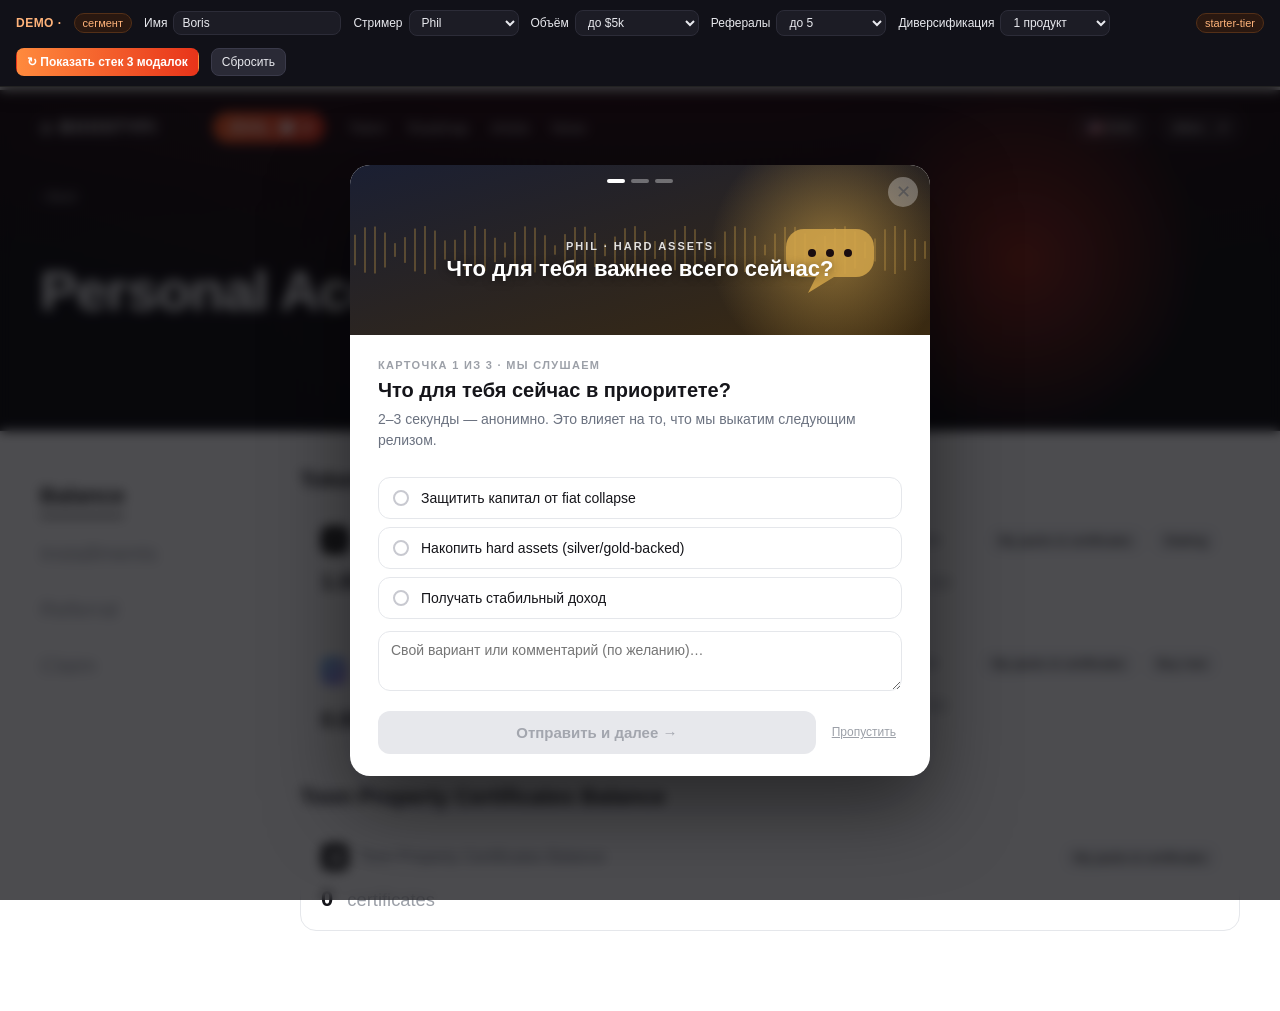
==== commit 412c050b: "Restructure as 3-card modal stack with whale-tier personalization Every modal trigger now shows 3 se" ====
--- a/survey-mockup.html
+++ b/survey-mockup.html
@@ -3,7 +3,7 @@
 <head>
 <meta charset="utf-8" />
 <meta name="viewport" content="width=1280" />
-<title>Boostyfi · LK · Modals Prototype</title>
+<title>Boostyfi · LK · 3-Card Modal Stack Prototype</title>
 <style>
   :root {
     --bg-0: #0b0b0e;
@@ -13,32 +13,29 @@
     --ink: #15151a;
     --muted: #6b7280;
     --line: #e5e7eb;
+    --gold: #d4a64a;
   }
   * { box-sizing: border-box; }
   html, body {
     margin: 0; padding: 0;
     font-family: -apple-system, BlinkMacSystemFont, "Inter", "SF Pro Text",
                  "Segoe UI", Roboto, Helvetica, Arial, sans-serif;
-    color: var(--ink);
-    background: #fff;
-  }
-  a { color: inherit; }
+    color: var(--ink); background: #fff;
+  }
 
   /* ============= Demo panel ============= */
   .demo {
-    position: fixed; top: 0; left: 0; right: 0;
-    z-index: 200;
+    position: fixed; top: 0; left: 0; right: 0; z-index: 200;
     background: #111118; color: #e8e9ee;
     border-bottom: 1px solid #222;
     padding: 10px 16px;
     display: flex; align-items: center; gap: 12px;
-    font-size: 12px;
+    font-size: 12px; flex-wrap: wrap;
     box-shadow: 0 4px 18px rgba(0,0,0,.35);
-    flex-wrap: wrap;
   }
   .demo b { color: #ffb37a; letter-spacing: .04em; }
   .demo label { display: flex; align-items: center; gap: 6px; }
-  .demo select {
+  .demo select, .demo input[type=text] {
     background: #1c1c25; color: #e8e9ee;
     border: 1px solid #2c2c38; border-radius: 8px;
     padding: 4px 8px; font-size: 12px; min-width: 110px;
@@ -58,6 +55,9 @@
     padding: 3px 8px; border-radius: 999px;
     background: #2a1810; color: #ffb37a;
     border: 1px solid #543018; font-size: 11px;
+  }
+  .demo .pill.whale {
+    background: #14233a; color: #ffd97a; border-color: #2c4a78;
   }
   .demo .sep { width: 1px; height: 20px; background: #2c2c38; }
 
@@ -67,29 +67,23 @@
     position: relative;
     background:
       radial-gradient(120% 80% at 50% 0%, #2a0d12 0%, #160a0d 45%, #0b0b0e 80%);
-    color: #fff;
-    overflow: hidden;
+    color: #fff; overflow: hidden;
     border-bottom: 1px solid #1f1f24;
   }
   .lk-hero::before {
-    content: "";
-    position: absolute; inset: 0;
+    content: ""; position: absolute; inset: 0;
     background-image: repeating-linear-gradient(
-      90deg, rgba(255,90,31,.18) 0 2px, transparent 2px 8px
-    );
+      90deg, rgba(255,90,31,.18) 0 2px, transparent 2px 8px);
     mask-image: radial-gradient(60% 60% at 50% 60%, #000 30%, transparent 80%);
     -webkit-mask-image: radial-gradient(60% 60% at 50% 60%, #000 30%, transparent 80%);
-    opacity: .55;
-    pointer-events: none;
+    opacity: .55; pointer-events: none;
   }
   .lk-hero::after {
-    content: "";
-    position: absolute;
+    content: ""; position: absolute;
     width: 360px; height: 360px;
     right: 6%; top: 50%; transform: translateY(-50%);
     background: radial-gradient(circle, rgba(232,52,26,.55) 0%, rgba(232,52,26,0) 70%);
-    border-radius: 50%;
-    pointer-events: none;
+    border-radius: 50%; pointer-events: none;
   }
   .lk-nav {
     position: relative; z-index: 2;
@@ -129,30 +123,17 @@
     font-size: 14px; padding: 6px 12px; border-radius: 12px;
     font-weight: 600; display: inline-flex; align-items: center; gap: 6px;
   }
-
-  /* ============= LK body ============= */
   .lk-body {
     display: grid; grid-template-columns: 220px 1fr;
-    gap: 40px; padding: 36px 40px 80px;
-    background: #fff;
+    gap: 40px; padding: 36px 40px 80px; background: #fff;
   }
   .lk-side { display: flex; flex-direction: column; gap: 18px; padding-top: 10px; }
-  .lk-side .item {
-    font-size: 22px; font-weight: 600; color: #111;
-    padding: 6px 0; cursor: pointer;
-  }
+  .lk-side .item { font-size: 22px; font-weight: 600; color: #111; padding: 6px 0; cursor: pointer; }
   .lk-side .item.active { border-bottom: 2px solid #111; width: max-content; }
   .lk-side .item.muted { color: #9ca0a8; font-weight: 500; }
   .lk-h2 { font-size: 22px; font-weight: 700; margin: 0 0 14px; }
-  .lk-grid {
-    display: grid; grid-template-columns: 1fr 1fr; gap: 16px;
-    margin-bottom: 32px;
-  }
-  .bal {
-    border: 1px solid var(--line); border-radius: 16px;
-    padding: 18px 20px; background: #fff;
-    display: flex; flex-direction: column; gap: 14px;
-  }
+  .lk-grid { display: grid; grid-template-columns: 1fr 1fr; gap: 16px; margin-bottom: 32px; }
+  .bal { border: 1px solid var(--line); border-radius: 16px; padding: 18px 20px; background: #fff; display: flex; flex-direction: column; gap: 14px; }
   .bal-top { display: flex; align-items: center; gap: 10px; }
   .bal-top .ico {
     width: 28px; height: 28px; border-radius: 8px;
@@ -165,10 +146,7 @@
   .ico.imba { background: linear-gradient(135deg, #ff2d55, #d10039); }
   .bal-name { color: #6b7280; font-weight: 500; }
   .bal-actions { margin-left: auto; display: flex; gap: 8px; }
-  .ghost {
-    background: #f4f5f7; color: #111; border: none;
-    padding: 7px 12px; border-radius: 10px; cursor: pointer; font-size: 13px;
-  }
+  .ghost { background: #f4f5f7; color: #111; border: none; padding: 7px 12px; border-radius: 10px; cursor: pointer; font-size: 13px; }
   .ghost:hover { background: #ececf0; }
   .bal-amount { font-size: 22px; font-weight: 700; }
   .bal-amount small { color: #9ca0a8; font-weight: 500; margin-left: 8px; }
@@ -190,191 +168,222 @@
     background: rgba(8, 8, 12, .72);
     backdrop-filter: blur(6px);
     -webkit-backdrop-filter: blur(6px);
-    display: none;
-    align-items: center; justify-content: center;
-    padding: 80px 16px 40px;
-    overflow-y: auto;
+    display: none; align-items: center; justify-content: center;
+    padding: 80px 16px 40px; overflow-y: auto;
   }
   .backdrop.open { display: flex; }
   .modal {
     background: #fff; border-radius: 20px;
-    width: 560px; max-width: 100%;
+    width: 580px; max-width: 100%;
     box-shadow: 0 30px 80px rgba(0,0,0,.5);
-    overflow: hidden;
-    position: relative;
+    overflow: hidden; position: relative;
     animation: rise .35s ease-out;
   }
   @keyframes rise { from { transform: translateY(16px); opacity: 0; } to { transform: none; opacity: 1; } }
 
-  /* tusclyy crestik */
   .m-close {
     position: absolute; top: 12px; right: 12px;
-    width: 30px; height: 30px;
-    border-radius: 50%;
-    background: rgba(255,255,255,.55);
-    color: #6b7280;
-    border: none; cursor: pointer;
-    font-size: 18px; font-weight: 300;
+    width: 30px; height: 30px; border-radius: 50%;
+    background: rgba(255,255,255,.55); color: #6b7280;
+    border: none; cursor: pointer; font-size: 18px; font-weight: 300;
     display: flex; align-items: center; justify-content: center;
-    z-index: 5;
+    z-index: 5; opacity: .55;
     transition: opacity .15s, background .15s, color .15s;
-    opacity: .55;
   }
   .m-close:hover { opacity: 1; background: rgba(255,255,255,.95); color: #111; }
 
-  /* Creative banner — top of every modal */
+  /* pager — 3 dots in top of creative */
+  .m-pager {
+    position: absolute; top: 14px; left: 0; right: 0;
+    display: flex; justify-content: center; gap: 6px;
+    z-index: 4; pointer-events: none;
+  }
+  .m-pager .dot {
+    width: 18px; height: 4px; border-radius: 2px;
+    background: rgba(255,255,255,.35);
+  }
+  .m-pager .dot.active { background: #fff; }
+  .m-pager .dot.done { background: rgba(255,255,255,.7); }
+
+  /* Creative banner */
   .m-creative {
-    width: 100%; height: 160px;
+    width: 100%; height: 170px;
     position: relative; overflow: hidden;
     display: flex; align-items: center; justify-content: center;
     color: #fff;
   }
   .m-creative svg.bg { position: absolute; inset: 0; width: 100%; height: 100%; }
-  .m-creative .ovrl {
-    position: relative; z-index: 1; padding: 0 20px;
-    text-align: center;
-  }
+  .m-creative .ovrl { position: relative; z-index: 1; padding: 22px 24px 0; text-align: center; }
   .m-creative .eyebrow {
     font-size: 11px; letter-spacing: .18em; text-transform: uppercase;
     opacity: .85; font-weight: 700;
   }
   .m-creative .head {
-    font-size: 24px; font-weight: 800; line-height: 1.1; margin-top: 4px;
-    text-shadow: 0 1px 8px rgba(0,0,0,.45);
-  }
-
-  /* shared modal content */
-  .m-body { padding: 22px 28px 8px; }
-  .m-step-label {
-    font-size: 12px; letter-spacing: .12em; color: #9ca0a8;
-    text-transform: uppercase; font-weight: 700;
-  }
-  .m-progress {
-    height: 6px; background: #f0f1f4; border-radius: 999px; overflow: hidden;
-    margin-bottom: 14px;
-  }
-  .m-progress > span {
-    display: block; height: 100%;
-    background: linear-gradient(90deg, #ff8a3d, #e8341a);
-    transition: width .35s ease;
-  }
-  .m-title {
-    font-size: 22px; font-weight: 700; margin: 8px 0 4px;
-    line-height: 1.25;
-  }
-  .m-sub { color: #6b7280; font-size: 14px; margin-bottom: 18px; }
-
-  .m-options { padding: 4px 28px 8px; display: flex; flex-direction: column; gap: 10px; }
+    font-size: 22px; font-weight: 800; line-height: 1.15; margin-top: 4px;
+    text-shadow: 0 1px 8px rgba(0,0,0,.5);
+  }
+
+  .m-body { padding: 20px 28px 8px; }
+  .m-title { font-size: 20px; font-weight: 700; margin: 0 0 6px; line-height: 1.3; }
+  .m-sub { color: #6b7280; font-size: 14px; margin-bottom: 14px; line-height: 1.5; }
+  .m-card-tag {
+    display: inline-block; font-size: 11px; letter-spacing: .12em;
+    color: #9ca0a8; text-transform: uppercase; font-weight: 700;
+    margin-bottom: 6px;
+  }
+
+  .m-options { padding: 4px 28px 8px; display: flex; flex-direction: column; gap: 8px; }
   .opt {
-    border: 1.5px solid var(--line); border-radius: 14px;
-    padding: 14px 16px; cursor: pointer;
+    border: 1.5px solid var(--line); border-radius: 12px;
+    padding: 12px 14px; cursor: pointer;
     display: flex; align-items: center; gap: 12px;
-    font-size: 15px; font-weight: 500;
+    font-size: 14px; font-weight: 500;
     transition: border-color .15s, background .15s;
   }
   .opt:hover { border-color: #c8c9d0; background: #fafafb; }
-  .opt .dot {
-    width: 18px; height: 18px; border-radius: 50%;
+  .opt .dot-r {
+    width: 16px; height: 16px; border-radius: 50%;
     border: 2px solid #c8c9d0; flex: 0 0 auto;
     display: inline-flex; align-items: center; justify-content: center;
   }
   .opt.selected { border-color: var(--accent); background: #fff6f0; }
-  .opt.selected .dot { border-color: var(--accent); }
-  .opt.selected .dot::after {
-    content: ""; width: 9px; height: 9px; border-radius: 50%;
-    background: var(--accent);
-  }
-  .opt-custom {
-    display: flex; gap: 10px; align-items: center;
-    border: 1.5px dashed #d3d4db; border-radius: 14px;
-    padding: 10px 12px;
-  }
-  .opt-custom input {
-    flex: 1; border: none; outline: none; font-size: 15px;
-    background: transparent;
+  .opt.selected .dot-r { border-color: var(--accent); }
+  .opt.selected .dot-r::after {
+    content: ""; width: 8px; height: 8px; border-radius: 50%; background: var(--accent);
   }
   .m-textarea {
     width: calc(100% - 56px);
     margin: 4px 28px 0;
     border: 1.5px solid var(--line); border-radius: 12px;
     padding: 10px 12px; font-size: 14px;
-    resize: vertical; min-height: 64px;
-    font-family: inherit;
+    resize: vertical; min-height: 60px; font-family: inherit;
   }
   .m-textarea:focus { outline: none; border-color: #c8c9d0; }
 
   .m-foot {
-    padding: 18px 28px 22px;
+    padding: 16px 28px 22px;
     display: flex; align-items: center; gap: 10px; flex-wrap: wrap;
   }
   .btn-primary {
     background: linear-gradient(90deg, #ff8a3d, #e8341a);
     color: #fff; border: none; border-radius: 12px;
-    padding: 14px 22px; font-size: 15px; font-weight: 700;
+    padding: 13px 22px; font-size: 15px; font-weight: 700;
     cursor: pointer; flex: 1;
     box-shadow: 0 6px 18px rgba(232,52,26,.35);
+    display: inline-flex; align-items: center; justify-content: center; gap: 8px;
   }
   .btn-primary:disabled {
     background: #e7e8ec; color: #a3a6ae; cursor: not-allowed; box-shadow: none;
   }
+  .btn-tg {
+    background: linear-gradient(90deg, #2ea6dd, #0088cc);
+    box-shadow: 0 6px 18px rgba(0,136,204,.35);
+  }
   .btn-ghost {
     background: #f4f5f7; color: #111; border: none;
-    border-radius: 12px; padding: 14px 18px;
-    font-size: 15px; font-weight: 600; cursor: pointer;
+    border-radius: 12px; padding: 13px 18px;
+    font-size: 14px; font-weight: 600; cursor: pointer;
   }
   .btn-ghost:hover { background: #ececf0; }
-
-  /* offer-specific */
-  .offer-pricerow {
-    display: flex; align-items: baseline; gap: 12px;
-    margin: 4px 28px 6px;
-  }
-  .offer-new { font-size: 32px; font-weight: 800; color: #111; }
-  .offer-old { text-decoration: line-through; color: #9ca0a8; font-size: 18px; }
-  .offer-save {
+  .btn-skip {
+    background: transparent; color: #9ca0a8; border: none;
+    font-size: 12px; cursor: pointer; text-decoration: underline; padding: 6px;
+  }
+  .btn-skip:hover { color: #6b7280; }
+
+  /* Card 2 — info / stats */
+  .stat-grid {
+    margin: 4px 28px 16px;
+    display: grid; grid-template-columns: 1fr 1fr; gap: 12px;
+  }
+  .stat {
+    background: #fafafb; border: 1px solid var(--line);
+    border-radius: 14px; padding: 12px 14px;
+  }
+  .stat .label { font-size: 11px; color: #9ca0a8; text-transform: uppercase; letter-spacing: .1em; font-weight: 700; }
+  .stat .val { font-size: 22px; font-weight: 800; margin-top: 4px; color: #111; }
+  .stat .up { color: #027a48; font-weight: 700; font-size: 13px; margin-top: 2px; }
+  .stat .down { color: #b91c1c; font-weight: 700; font-size: 13px; margin-top: 2px; }
+  .spark { margin-top: 6px; }
+  .info-row {
+    margin: 4px 28px 14px;
+    display: flex; gap: 12px; align-items: center;
+    background: #fff6f0; border: 1px solid #ffd6b8; border-radius: 12px;
+    padding: 10px 12px; font-size: 13px; color: #92340a;
+  }
+  .info-row .pct { font-size: 18px; font-weight: 800; color: #b8410d; }
+
+  /* Card 3 — sales / manager */
+  .mgr-card {
+    margin: 4px 28px 12px;
+    border: 1px solid var(--line); border-radius: 14px;
+    padding: 12px 14px;
+    display: flex; gap: 12px; align-items: center;
+  }
+  .mgr-ava {
+    width: 48px; height: 48px; border-radius: 50%;
+    background: linear-gradient(135deg, #ffb37a, #e8341a);
+    color: #fff; display: flex; align-items: center; justify-content: center;
+    font-weight: 800; font-size: 18px; flex: 0 0 auto;
+    position: relative;
+  }
+  .mgr-ava::after {
+    content: ""; position: absolute; bottom: 2px; right: 2px;
+    width: 12px; height: 12px; border-radius: 50%;
+    background: #22c55e; border: 2px solid #fff;
+  }
+  .mgr-info .name { font-weight: 700; font-size: 15px; }
+  .mgr-info .role { color: #6b7280; font-size: 12px; }
+  .mgr-info .online { color: #22c55e; font-weight: 600; font-size: 12px; margin-top: 2px; }
+
+  .offer-box {
+    margin: 4px 28px 12px;
+    border: 1.5px solid #ffd6b8; border-radius: 14px;
+    padding: 12px 14px;
+    background: linear-gradient(180deg, #fff6f0, #ffffff);
+  }
+  .offer-box .of-title { font-weight: 700; font-size: 15px; color: #b8410d; }
+  .offer-box .of-prod { font-size: 13px; color: #6b7280; margin-top: 2px; }
+  .offer-box .of-priceline {
+    display: flex; align-items: baseline; gap: 10px; margin-top: 8px;
+  }
+  .offer-box .of-new { font-size: 26px; font-weight: 800; color: #111; }
+  .offer-box .of-old { text-decoration: line-through; color: #9ca0a8; font-size: 15px; }
+  .offer-box .of-save {
     background: #ecfdf3; color: #027a48;
-    font-size: 12px; font-weight: 700;
-    padding: 3px 10px; border-radius: 999px;
-  }
-  .offer-bonus {
-    margin: 10px 28px;
-    background: #fff6f0; border: 1px dashed #ffb37a;
-    color: #b8410d; border-radius: 12px;
-    padding: 10px 14px; font-size: 14px; font-weight: 600;
-    display: flex; align-items: center; gap: 8px;
-  }
-  .offer-timer {
-    margin: 0 28px 10px;
+    font-size: 11px; font-weight: 700;
+    padding: 2px 8px; border-radius: 999px;
+  }
+
+  .prefill {
+    margin: 4px 28px 14px;
+  }
+  .prefill .lbl {
+    font-size: 12px; color: #9ca0a8; font-weight: 600;
+    margin-bottom: 6px; display: flex; align-items: center; justify-content: space-between;
+  }
+  .prefill .lbl button {
+    background: transparent; color: #0088cc; border: none;
+    font-size: 12px; cursor: pointer; font-weight: 600;
+  }
+  .prefill textarea {
+    width: 100%; border: 1.5px solid var(--line); border-radius: 12px;
+    padding: 10px 12px; font-size: 13px; resize: vertical; min-height: 80px;
+    font-family: inherit; color: #15151a; background: #fafafb;
+  }
+  .prefill textarea:focus { outline: none; border-color: #c8c9d0; background: #fff; }
+
+  .vip-banner {
+    margin: 0 28px 12px;
+    background: linear-gradient(90deg, #1a1f33, #3b2a10);
+    color: #ffd97a;
+    border-radius: 12px; padding: 10px 14px;
+    font-size: 13px; font-weight: 600;
     display: flex; align-items: center; gap: 10px;
-    background: #fff5f4; border: 1px solid #f6c9c1;
-    border-radius: 12px; padding: 10px 14px;
-    font-size: 14px; color: #b91c1c; font-weight: 600;
-  }
-  .offer-timer .clock {
-    font-variant-numeric: tabular-nums;
-    font-weight: 800; font-size: 18px;
-    background: #b91c1c; color: #fff; padding: 4px 10px; border-radius: 8px;
-  }
-  .offer-social {
-    margin: 0 28px 14px;
-    display: flex; align-items: center; gap: 10px;
-    color: #6b7280; font-size: 13px;
-  }
-  .avatars { display: inline-flex; }
-  .avatars span {
-    width: 22px; height: 22px; border-radius: 50%;
-    border: 2px solid #fff; display: inline-block;
-    margin-left: -6px;
-  }
-  .avatars span:first-child { margin-left: 0; }
-  .a1 { background: linear-gradient(135deg,#ffd29a,#ff8a3d); }
-  .a2 { background: linear-gradient(135deg,#a3d8ff,#5e8df0); }
-  .a3 { background: linear-gradient(135deg,#ffb1b1,#ff2d55); }
-  .a4 { background: linear-gradient(135deg,#c5f3c0,#3aa55c); }
-
-  .thanks { padding: 32px 28px; text-align: center; }
-  .thanks h3 { margin: 0 0 8px; font-size: 22px; }
-  .thanks p { color: #6b7280; margin: 0 0 18px; }
+  }
+  .vip-banner .crown {
+    font-size: 18px;
+  }
 
   .hidden { display: none !important; }
 </style>
@@ -384,17 +393,10 @@
 <!-- ============= Demo panel ============= -->
 <div class="demo">
   <b>DEMO ·</b>
-  <label>Сценарий
-    <select id="seg-scenario">
-      <option value="personal_offer" selected>Personal offer (2 шага + оффер)</option>
-      <option value="staking_upsell">Staking upsell (ATLA > $500)</option>
-      <option value="inactivity_barrier">Inactivity barrier (нет покупок 30+ дн)</option>
-      <option value="cross_sell_teki">Cross-sell TEKI (баланс 0)</option>
-      <option value="feedback_nps">Feedback / NPS</option>
-    </select>
+  <span class="pill">сегмент</span>
+  <label>Имя
+    <input id="seg-name" type="text" value="Boris" style="min-width:80px;" />
   </label>
-  <span class="sep"></span>
-  <span class="pill">сегмент</span>
   <label>Стример
     <select id="seg-streamer">
       <option value="none">Нет</option>
@@ -407,7 +409,8 @@
       <option value="5k" selected>до $5k</option>
       <option value="25k">до $25k</option>
       <option value="50k">до $50k</option>
-      <option value="50k+">$50k+</option>
+      <option value="100k">до $100k</option>
+      <option value="500k+">$500k+ (Whale)</option>
     </select>
   </label>
   <label>Рефералы
@@ -426,8 +429,9 @@
     </select>
   </label>
   <span class="spacer"></span>
-  <button id="btn-replay" class="primary">↻ Показать модалку</button>
-  <button id="btn-reset">Сбросить демо</button>
+  <span id="tier-pill" class="pill">starter-tier</span>
+  <button id="btn-replay" class="primary">↻ Показать стек 3 модалок</button>
+  <button id="btn-reset">Сбросить</button>
 </div>
 
 <!-- ============= LK mock ============= -->
@@ -436,12 +440,10 @@
     <div class="lk-nav">
       <div class="lk-logo">◇ BOOSTYFI</div>
       <div class="lk-token-pill">JGGL <span class="sup">2</span> ▾</div>
-      <nav class="lk-menu">
-        <a>Token</a><a>Roadmap</a><a>Artists</a><a>News</a>
-      </nav>
+      <nav class="lk-menu"><a>Token</a><a>Roadmap</a><a>Artists</a><a>News</a></nav>
       <div class="lk-right">
         <span class="lk-pill">🇺🇸 ENG</span>
-        <span class="lk-pill">drbor… ▾</span>
+        <span class="lk-pill" id="user-pill">drbor… ▾</span>
       </div>
     </div>
     <div class="lk-back">‹ Back</div>
@@ -459,70 +461,40 @@
       <h2 class="lk-h2">Token Balance</h2>
       <div class="lk-grid">
         <div class="bal">
-          <div class="bal-top">
-            <span class="ico atla">A</span><span class="bal-name">ATLA Balance</span>
-            <span class="bal-actions">
-              <button class="ghost">My packs &amp; certificates</button>
-              <button class="ghost">Staking</button>
-            </span>
-          </div>
+          <div class="bal-top"><span class="ico atla">A</span><span class="bal-name">ATLA Balance</span>
+            <span class="bal-actions"><button class="ghost">My packs &amp; certificates</button><button class="ghost">Staking</button></span></div>
           <div class="bal-amount">1.00 ATLA <small>| $213</small></div>
         </div>
         <div class="bal">
-          <div class="bal-top">
-            <span class="ico jggl">J</span><span class="bal-name">JGGL Balance</span>
-            <span class="bal-actions">
-              <button class="ghost">My packs &amp; certificates</button>
-              <button class="ghost">Staking</button>
-            </span>
-          </div>
+          <div class="bal-top"><span class="ico jggl">J</span><span class="bal-name">JGGL Balance</span>
+            <span class="bal-actions"><button class="ghost">My packs &amp; certificates</button><button class="ghost">Staking</button></span></div>
           <div class="bal-amount">0.00 JGGL <small>| $0</small></div>
         </div>
         <div class="bal">
-          <div class="bal-top">
-            <span class="ico teki">T</span><span class="bal-name">TEKI Balance</span>
-            <span class="bal-actions">
-              <button class="ghost">My packs &amp; certificates</button>
-              <button class="ghost">Staking</button>
-              <button class="ghost">Buy now</button>
-            </span>
-          </div>
+          <div class="bal-top"><span class="ico teki">T</span><span class="bal-name">TEKI Balance</span>
+            <span class="bal-actions"><button class="ghost">My packs &amp; certificates</button><button class="ghost">Staking</button><button class="ghost">Buy now</button></span></div>
           <div class="bal-amount">0.00 TEKI <small>| $0</small></div>
         </div>
         <div class="bal">
-          <div class="bal-top">
-            <span class="ico imba">I</span><span class="bal-name">IMBA Balance</span>
-            <span class="bal-actions">
-              <button class="ghost">My packs &amp; certificates</button>
-              <button class="ghost">Buy now</button>
-            </span>
-          </div>
+          <div class="bal-top"><span class="ico imba">I</span><span class="bal-name">IMBA Balance</span>
+            <span class="bal-actions"><button class="ghost">My packs &amp; certificates</button><button class="ghost">Buy now</button></span></div>
           <div class="bal-amount">0.00 IMBA <small>| $0</small></div>
         </div>
       </div>
       <h2 class="lk-h2">Toon Property Certificates Balance</h2>
       <div class="bal">
-        <div class="bal-top">
-          <span class="ico" style="background:#222;">▦</span>
-          <span class="bal-name">Toon Property Certificates Balance</span>
-          <span class="bal-actions">
-            <button class="ghost">My packs &amp; certificates</button>
-          </span>
-        </div>
+        <div class="bal-top"><span class="ico" style="background:#222;">▦</span><span class="bal-name">Toon Property Certificates Balance</span>
+          <span class="bal-actions"><button class="ghost">My packs &amp; certificates</button></span></div>
         <div class="bal-amount">0 <small>certificates</small></div>
       </div>
     </main>
   </div>
 </section>
 
-<!-- ============= Toast ============= -->
 <div id="toast" class="toast">Ответ сохранён ✓</div>
 
-<!-- ============= Modal ============= -->
 <div id="backdrop" class="backdrop" role="dialog" aria-modal="true">
-  <div class="modal" id="modal">
-    <!-- creative + close + content rendered by JS -->
-  </div>
+  <div class="modal" id="modal"></div>
 </div>
 
 <script>
@@ -531,566 +503,473 @@
   const backdrop = $('backdrop');
   const modal = $('modal');
 
-  // -------- creatives (SVG banners) --------
-  // Selected by (scenario, streamer). Returns inline SVG markup + eyebrow + head.
-  function creative(scenario, streamer) {
-    // base palettes by streamer
-    const palette = {
-      phil:  { from: '#1a1f33', to: '#3b2a10', accent: '#d4a64a', tag: 'PHIL · HARD ASSETS' },
-      brad:  { from: '#0b1a2e', to: '#3a0f1a', accent: '#e84a3a', tag: 'BRAD · GREAT AWAKENING' },
-      none:  { from: '#1a0d10', to: '#2a0f15', accent: '#ff8a3d', tag: 'BOOSTYFI · EXCLUSIVE' },
+  // -------- segmentation / tier --------
+  function segment() {
+    return {
+      name:     ($('seg-name').value || 'Boris').trim(),
+      streamer: $('seg-streamer').value,
+      volume:   $('seg-volume').value,
+      refs:     $('seg-refs').value,
+      div:      $('seg-div').value,
+    };
+  }
+  function tierOf(volume) {
+    if (volume === '500k+') return 'whale';
+    if (volume === '100k')  return 'high';
+    if (volume === '50k' || volume === '25k') return 'mid';
+    return 'starter';
+  }
+  function updateTierPill() {
+    const t = tierOf($('seg-volume').value);
+    const el = $('tier-pill');
+    el.textContent = t + '-tier';
+    el.classList.toggle('whale', t === 'whale');
+  }
+  ['seg-volume'].forEach(id => $(id).addEventListener('change', updateTierPill));
+  updateTierPill();
+
+  // Update user-pill in header from name
+  function updateUserPill() {
+    const n = ($('seg-name').value || 'Boris').trim();
+    $('user-pill').textContent = n.toLowerCase().slice(0, 6) + '… ▾';
+  }
+  $('seg-name').addEventListener('input', updateUserPill);
+
+  // -------- state --------
+  const state = { idx: 0, total: 3 };
+
+  // -------- creatives (SVG) --------
+  function paletteFor(kind, streamer, tier) {
+    if (tier === 'whale') {
+      return { from: '#0e0e1a', to: '#332514', accent: '#ffd97a', tag: 'VIP · PRIVATE CHANNEL' };
+    }
+    const byStreamer = {
+      phil: { from: '#1a1f33', to: '#3b2a10', accent: '#d4a64a', tag: 'PHIL · HARD ASSETS' },
+      brad: { from: '#0b1a2e', to: '#3a0f1a', accent: '#e84a3a', tag: 'BRAD · GREAT AWAKENING' },
+      none: { from: '#1a0d10', to: '#2a0f15', accent: '#ff8a3d', tag: 'BOOSTYFI' },
     }[streamer] || { from:'#1a0d10', to:'#2a0f15', accent:'#ff8a3d', tag:'BOOSTYFI' };
-
-    // motif by scenario
-    const motif = motifSvg(scenario, palette);
-
-    // headline by combo
-    const head = headlineFor(scenario, streamer);
-
-    return `
-      <div class="m-creative">
-        <svg class="bg" viewBox="0 0 600 160" preserveAspectRatio="xMidYMid slice" xmlns="http://www.w3.org/2000/svg">
-          <defs>
-            <linearGradient id="g-${scenario}-${streamer}" x1="0" x2="1" y1="0" y2="1">
-              <stop offset="0%" stop-color="${palette.from}"/>
-              <stop offset="100%" stop-color="${palette.to}"/>
-            </linearGradient>
-            <radialGradient id="r-${scenario}-${streamer}" cx="50%" cy="50%" r="50%">
-              <stop offset="0%" stop-color="${palette.accent}" stop-opacity=".55"/>
-              <stop offset="100%" stop-color="${palette.accent}" stop-opacity="0"/>
-            </radialGradient>
-          </defs>
-          <rect width="600" height="160" fill="url(#g-${scenario}-${streamer})"/>
-          <circle cx="490" cy="80" r="120" fill="url(#r-${scenario}-${streamer})"/>
-          ${soundwave(palette.accent)}
-          ${motif}
-        </svg>
-        <div class="ovrl">
-          <div class="eyebrow">${palette.tag}</div>
-          <div class="head">${head}</div>
-        </div>
-      </div>`;
-  }
-
+    return byStreamer;
+  }
   function soundwave(color) {
     let bars = '';
     for (let i = 0; i < 60; i++) {
       const x = i * 10 + 4;
       const h = 8 + Math.abs(Math.sin(i * 0.6) * 40);
-      bars += `<rect x="${x}" y="${80 - h/2}" width="2" height="${h}" fill="${color}" opacity=".35"/>`;
+      bars += `<rect x="${x}" y="${85 - h/2}" width="2" height="${h}" fill="${color}" opacity=".30"/>`;
     }
     return bars;
   }
-
-  function motifSvg(scenario, p) {
-    const a = p.accent;
-    switch (scenario) {
-      case 'personal_offer':
-        // exclusive seal / star burst
-        return `
-          <g transform="translate(120,80)">
-            <circle r="36" fill="none" stroke="${a}" stroke-width="2" opacity=".7"/>
-            <circle r="22" fill="${a}" opacity=".25"/>
-            <text y="6" text-anchor="middle" font-family="-apple-system, sans-serif"
-                  font-size="16" font-weight="800" fill="#fff">VIP</text>
-          </g>`;
-      case 'staking_upsell':
-        // staking coins
-        return `
-          <g transform="translate(110,82)">
-            <ellipse cx="0" cy="20" rx="40" ry="10" fill="${a}" opacity=".25"/>
-            <ellipse cx="0" cy="10" rx="40" ry="10" fill="${a}" opacity=".45"/>
-            <ellipse cx="0" cy="0" rx="40" ry="10" fill="${a}" opacity=".7"/>
-            <text y="4" text-anchor="middle" font-size="11" font-weight="800" fill="#1a0d10">ATLA</text>
-            <path d="M -50 -10 q 25 -30 50 0" stroke="${a}" stroke-width="2" fill="none" opacity=".8"/>
-            <polygon points="0,-40 -5,-32 5,-32" fill="${a}"/>
-          </g>`;
-      case 'inactivity_barrier':
-        // pause / clock motif
-        return `
-          <g transform="translate(120,80)">
-            <circle r="40" fill="none" stroke="${a}" stroke-width="2" opacity=".6"/>
-            <rect x="-12" y="-18" width="8" height="36" fill="${a}" opacity=".8"/>
-            <rect x="4" y="-18" width="8" height="36" fill="${a}" opacity=".8"/>
-          </g>`;
-      case 'cross_sell_teki':
-        // crystal
-        return `
-          <g transform="translate(120,80)">
-            <polygon points="0,-40 30,-10 20,30 -20,30 -30,-10" fill="${a}" opacity=".75"/>
-            <polygon points="0,-40 30,-10 0,-10" fill="#fff" opacity=".25"/>
-            <polygon points="-30,-10 0,-10 -20,30" fill="#000" opacity=".25"/>
-            <text y="4" text-anchor="middle" font-size="13" font-weight="800" fill="#fff">TEKI</text>
-          </g>`;
-      case 'feedback_nps':
-        // smiley
-        return `
-          <g transform="translate(120,80)">
-            <circle r="38" fill="${a}" opacity=".75"/>
-            <circle cx="-12" cy="-6" r="4" fill="#1a0d10"/>
-            <circle cx="12" cy="-6" r="4" fill="#1a0d10"/>
-            <path d="M -16 10 q 16 18 32 0" stroke="#1a0d10" stroke-width="3" fill="none" stroke-linecap="round"/>
-          </g>`;
-      default: return '';
-    }
-  }
-
-  function headlineFor(scenario, streamer) {
-    if (scenario === 'personal_offer') {
-      if (streamer === 'phil') return 'Защити капитал. Усиль позицию.';
-      if (streamer === 'brad') return 'The Event близко. Готов?';
-      return 'Персональный оффер для тебя';
-    }
-    if (scenario === 'staking_upsell') {
-      if (streamer === 'phil') return 'Заставь hard assets работать';
-      if (streamer === 'brad') return 'Стейкинг до Global Reset';
-      return 'Увеличь стейкинг ATLA';
-    }
-    if (scenario === 'inactivity_barrier') {
-      if (streamer === 'phil') return 'Что-то остановило?';
-      if (streamer === 'brad') return 'Не упусти момент';
-      return 'Давно тебя не видели';
-    }
-    if (scenario === 'cross_sell_teki') return 'Познакомься с TEKI';
-    if (scenario === 'feedback_nps') return 'Помоги нам стать лучше';
+  function motif(kind, accent) {
+    if (kind === 'opinion') {
+      return `<g transform="translate(490,90)">
+        <rect x="-44" y="-26" width="88" height="48" rx="18" fill="${accent}" opacity=".85"/>
+        <polygon points="-14,22 -22,38 4,22" fill="${accent}" opacity=".85"/>
+        <circle cx="-18" cy="-2" r="4" fill="#1a0d10"/>
+        <circle cx="0"   cy="-2" r="4" fill="#1a0d10"/>
+        <circle cx="18"  cy="-2" r="4" fill="#1a0d10"/>
+      </g>`;
+    }
+    if (kind === 'info') {
+      // up-arrow chart
+      return `<g transform="translate(450,80)">
+        <polyline points="-60,30 -30,10 -10,20 20,-12 50,-30 70,-40"
+                  fill="none" stroke="${accent}" stroke-width="3" stroke-linecap="round" stroke-linejoin="round"/>
+        <polygon points="70,-40 56,-38 64,-26" fill="${accent}"/>
+        <line x1="-60" y1="36" x2="80" y2="36" stroke="${accent}" stroke-opacity=".35" stroke-width="1"/>
+      </g>`;
+    }
+    if (kind === 'sales') {
+      // handshake / VIP badge
+      return `<g transform="translate(490,88)">
+        <circle r="40" fill="${accent}" opacity=".25"/>
+        <circle r="28" fill="none" stroke="${accent}" stroke-width="2"/>
+        <text y="6" text-anchor="middle" font-family="-apple-system, sans-serif"
+              font-size="14" font-weight="800" fill="#fff">DEAL</text>
+      </g>`;
+    }
     return '';
   }
-
-  // -------- scenario content (per TZ #1) --------
-  function renderScenario() {
-    const scenario = $('seg-scenario').value;
-    const streamer = $('seg-streamer').value;
-    state.scenario = scenario;
-    state.streamer = streamer;
-    state.answer1 = null; state.answer2 = null; state.dismissedAt = null;
-
-    if (scenario === 'personal_offer') return renderPersonalOffer(streamer);
-    if (scenario === 'staking_upsell') return renderStakingUpsell(streamer);
-    if (scenario === 'inactivity_barrier') return renderInactivity(streamer);
-    if (scenario === 'cross_sell_teki') return renderCrossSell(streamer);
-    if (scenario === 'feedback_nps') return renderFeedback(streamer);
-  }
-
-  // -------- Scenario 1: Personal offer (multi-step) --------
-  function renderPersonalOffer(streamer) {
-    state.step = 1;
-    modal.innerHTML = `
-      <button class="m-close" data-close aria-label="Закрыть">✕</button>
-      ${creative('personal_offer', streamer)}
-      <div id="step-1">
-        <div class="m-body">
-          <div class="m-progress"><span style="width:50%"></span></div>
-          <div class="m-step-label">Шаг 1 из 2 · 30 секунд</div>
-          <div class="m-title">${narr(streamer, {
-            phil: 'Какой результат от ближайшей покупки для тебя главный?',
-            brad: 'К чему готовишься в первую очередь?',
-            none: 'Какая цель у твоей ближайшей покупки?',
-          })}</div>
-          <div class="m-sub">Подберём персональный оффер. За прохождение — бонус-токены.</div>
-        </div>
-        <div class="m-options" data-step="1">
-          ${optionsForStep1(streamer)}
-          <div class="opt-custom">
-            <span class="dot" style="border:2px solid #c8c9d0; width:18px;height:18px;border-radius:50%;display:inline-block"></span>
-            <input type="text" placeholder="Свой вариант…" data-custom="1" />
-          </div>
-        </div>
-        <div class="m-foot">
-          <button class="btn-primary" id="next-1" disabled>Далее →</button>
+  function creative(kind, streamer, tier, head) {
+    const p = paletteFor(kind, streamer, tier);
+    return `
+      <div class="m-creative">
+        <svg class="bg" viewBox="0 0 600 170" preserveAspectRatio="xMidYMid slice" xmlns="http://www.w3.org/2000/svg">
+          <defs>
+            <linearGradient id="g-${kind}-${streamer}-${tier}" x1="0" x2="1" y1="0" y2="1">
+              <stop offset="0%"   stop-color="${p.from}"/>
+              <stop offset="100%" stop-color="${p.to}"/>
+            </linearGradient>
+            <radialGradient id="r-${kind}-${streamer}-${tier}" cx="50%" cy="50%" r="50%">
+              <stop offset="0%"   stop-color="${p.accent}" stop-opacity=".55"/>
+              <stop offset="100%" stop-color="${p.accent}" stop-opacity="0"/>
+            </radialGradient>
+          </defs>
+          <rect width="600" height="170" fill="url(#g-${kind}-${streamer}-${tier})"/>
+          <circle cx="490" cy="85" r="120" fill="url(#r-${kind}-${streamer}-${tier})"/>
+          ${soundwave(p.accent)}
+          ${motif(kind, p.accent)}
+        </svg>
+        <div class="ovrl">
+          <div class="eyebrow">${p.tag}</div>
+          <div class="head">${head}</div>
         </div>
       </div>`;
-    bindOptions();
-    bindClose();
-    $('next-1').addEventListener('click', () => goStep2());
-  }
-
-  function optionsForStep1(streamer) {
-    const sets = {
-      phil: [
-        ['growth',    'Защитить капитал от fiat collapse'],
-        ['passive',   'Стабильный hard-asset стейкинг'],
-        ['diversify', 'Добавить позицию под Reset'],
-      ],
-      brad: [
-        ['growth',    'Войти до The Event'],
-        ['passive',   'Подготовиться к GESARA / QFS'],
-        ['diversify', 'Расширить участие в Great Awakening'],
-      ],
-      none: [
-        ['growth',    'Хочу быстрее разогнать портфель'],
-        ['passive',   'Стабильный пассивный доход через стейкинг'],
-        ['diversify', 'Диверсифицировать — добавить новый проект'],
-      ],
-    };
-    return sets[streamer].map(([v, label]) =>
-      `<label class="opt" data-val="${v}"><span class="dot"></span> ${label}</label>`
-    ).join('');
-  }
-
-  function goStep2() {
-    state.step = 2;
-    const streamer = state.streamer;
-    modal.innerHTML = `
-      <button class="m-close" data-close aria-label="Закрыть">✕</button>
-      ${creative('personal_offer', streamer)}
-      <div>
-        <div class="m-body">
-          <div class="m-progress"><span style="width:100%"></span></div>
-          <div class="m-step-label">Шаг 2 из 2 · почти готово</div>
-          <div class="m-title">Какой бюджет готов выделить на следующий шаг?</div>
-          <div class="m-sub">Влияет только на размер пака и бонуса — никаких списаний.</div>
-        </div>
-        <div class="m-options" data-step="2">
-          <label class="opt" data-val="lt200"><span class="dot"></span> До $200</label>
-          <label class="opt" data-val="200-1000"><span class="dot"></span> $200 – $1 000</label>
-          <label class="opt" data-val="1000+"><span class="dot"></span> $1 000+</label>
-          <div class="opt-custom">
-            <span class="dot" style="border:2px solid #c8c9d0; width:18px;height:18px;border-radius:50%;display:inline-block"></span>
-            <input type="text" placeholder="Свой бюджет…" data-custom="2" />
-          </div>
-        </div>
-        <div class="m-foot">
-          <button class="btn-primary" id="next-2" disabled>Показать мой оффер →</button>
-        </div>
-      </div>`;
-    bindOptions(); bindClose();
-    $('next-2').addEventListener('click', renderOfferCard);
-  }
-
-  function renderOfferCard() {
-    state.step = 'offer';
-    const seg = currentSegment();
-    const o = pickOffer(seg);
-    const save = Math.round((1 - o.newPrice / o.oldPrice) * 100);
-
-    modal.innerHTML = `
-      <button class="m-close" data-close aria-label="Закрыть">✕</button>
-      ${creative('personal_offer', state.streamer)}
-      <div>
-        <div class="m-body">
-          <div class="m-step-label" style="color:#d63a0b;">🔥 персональный оффер</div>
-          <div class="m-title">${o.title}</div>
-          <div class="m-sub">${o.product}</div>
-        </div>
-        <div class="offer-pricerow">
-          <span class="offer-new">$${o.newPrice.toLocaleString('en-US')}</span>
-          <span class="offer-old">$${o.oldPrice.toLocaleString('en-US')}</span>
-          <span class="offer-save">−${save}%</span>
-        </div>
-        <div class="offer-bonus">🎁 <span><b>+${o.bonusPct}%</b> бонусных токенов за прохождение опроса</span></div>
-        <div class="offer-timer">
-          <span class="clock" id="o-clock">15:00</span>
-          <span>Оффер сгорит после таймера — без продления</span>
-        </div>
-        <div class="offer-social">
-          <span class="avatars"><span class="a1"></span><span class="a2"></span><span class="a3"></span><span class="a4"></span></span>
-          <span><b>${o.social}</b> инвесторов забрали этот оффер сегодня</span>
-        </div>
-        <div class="m-foot">
-          <button class="btn-primary" id="take-offer">Забрать оффер →</button>
-          <button class="btn-ghost" id="lose-offer" style="flex:0 0 auto;">Отказаться (бонус сгорит)</button>
-        </div>
-      </div>`;
-    bindClose();
-    startTimer();
-    $('take-offer').addEventListener('click', () => {
-      localStorage.setItem('boostyfi_modal_done', '1');
-      renderThanks('Оффер закреплён в твоём ЛК на 24 часа. Ссылка ушла в Telegram.');
+  }
+  function pagerHtml(idx) {
+    return `<div class="m-pager">
+      ${[0,1,2].map(i => `<span class="dot ${i < idx ? 'done' : i === idx ? 'active' : ''}"></span>`).join('')}
+    </div>`;
+  }
+
+  // -------- shared open/close --------
+  function openStack() {
+    state.idx = 0;
+    renderCard();
+    backdrop.classList.add('open');
+    document.body.style.overflow = 'hidden';
+  }
+  function closeAll(toastText) {
+    backdrop.classList.remove('open');
+    document.body.style.overflow = '';
+    if (toastText) {
+      const t = $('toast'); t.textContent = toastText;
+      t.classList.add('show'); setTimeout(() => t.classList.remove('show'), 2400);
+    }
+    localStorage.setItem('boostyfi_modal_done', '1');
+  }
+  function nextCard(toastText) {
+    if (toastText) {
+      const t = $('toast'); t.textContent = toastText;
+      t.classList.add('show'); setTimeout(() => t.classList.remove('show'), 1800);
+    }
+    if (state.idx < state.total - 1) { state.idx += 1; renderCard(); }
+    else { closeAll('Готово — все 3 модалки пройдены ✓'); }
+  }
+  function bindClose(isLast) {
+    modal.querySelectorAll('[data-close]').forEach(el => {
+      el.addEventListener('click', () => {
+        if (isLast) closeAll('Закрыто без ответа · логируется как dismissed');
+        else nextCard('Пропущено · перейдём к следующей');
+      });
     });
-    $('lose-offer').addEventListener('click', () => {
-      localStorage.setItem('boostyfi_modal_done', '1');
-      closeModal('Ответ сохранён · бонус сгорел');
-    });
-  }
-
-  // -------- Scenario 2: Staking upsell --------
-  function renderStakingUpsell(streamer) {
-    const title = narr(streamer, {
-      phil: 'Hard asset должен работать — заставь ATLA капать',
-      brad: 'До Global Reset осталось — застейкай ATLA сейчас',
-      none: 'Хочешь увеличить стейкинг?',
-    });
-    const sub = narr(streamer, {
-      phil: 'Твой баланс ATLA — твоя страховка от fiat collapse. APY × 1.5 для стейкеров до конца недели.',
-      brad: 'Активный стейкинг ставит тебя в White Hat allowlist при transition к QFS.',
-      none: 'Активный стейкинг даёт тебе пассивный доход и доступ к закрытым дропам.',
-    });
-    modal.innerHTML = `
-      <button class="m-close" data-close>✕</button>
-      ${creative('staking_upsell', streamer)}
-      <div class="m-body">
-        <div class="m-title">${title}</div>
-        <div class="m-sub">${sub}</div>
-      </div>
-      <div class="m-options" data-step="single">
-        <label class="opt" data-val="yes"><span class="dot"></span> Да, застейкать ATLA сейчас</label>
-        <label class="opt" data-val="later"><span class="dot"></span> Позже — напомните</label>
-        <label class="opt" data-val="info"><span class="dot"></span> Узнать больше про APY и условия</label>
-      </div>
-      <div class="m-foot">
-        <button class="btn-primary" id="single-submit" disabled>Подтвердить</button>
-      </div>`;
-    bindOptions(); bindClose();
-    $('single-submit').addEventListener('click', () => {
-      localStorage.setItem('boostyfi_modal_done', '1');
-      closeModal('Ответ сохранён ✓');
-    });
-  }
-
-  // -------- Scenario 3: Inactivity / barriers (with textarea) --------
-  function renderInactivity(streamer) {
-    const title = narr(streamer, {
-      phil: 'Что остановило? Мы рядом.',
-      brad: 'Время на исходе — что мешает зайти?',
-      none: 'Давно не заходил. Что остановило?',
-    });
-    modal.innerHTML = `
-      <button class="m-close" data-close>✕</button>
-      ${creative('inactivity_barrier', streamer)}
-      <div class="m-body">
-        <div class="m-title">${title}</div>
-        <div class="m-sub">Скажи коротко — поможем подобрать решение или вернёмся с предложением на твоих условиях.</div>
-      </div>
-      <div class="m-options" data-step="single">
-        <label class="opt" data-val="price"><span class="dot"></span> Цена — дорого для меня сейчас</label>
-        <label class="opt" data-val="unclear"><span class="dot"></span> Не до конца понимаю продукт</label>
-        <label class="opt" data-val="wait"><span class="dot"></span> Жду подходящего момента</label>
-      </div>
-      <textarea class="m-textarea" id="m-msg" placeholder="Что ещё важно сказать? (по желанию)"></textarea>
-      <div class="m-foot">
-        <button class="btn-primary" id="single-submit" disabled>Отправить</button>
-      </div>`;
-    bindOptions(); bindClose();
-    $('single-submit').addEventListener('click', () => {
-      localStorage.setItem('boostyfi_modal_done', '1');
-      const msg = $('m-msg').value.trim();
-      closeModal(msg ? 'Спасибо! Сообщение получено.' : 'Ответ сохранён ✓');
-    });
-  }
-
-  // -------- Scenario 4: Cross-sell TEKI --------
-  function renderCrossSell(streamer) {
-    modal.innerHTML = `
-      <button class="m-close" data-close>✕</button>
-      ${creative('cross_sell_teki', streamer)}
-      <div class="m-body">
-        <div class="m-title">Познакомься с TEKI</div>
-        <div class="m-sub">Художественный токен с роялти от продаж. Сейчас доступен Starter-пак для держателей ATLA — −20% и +10% бонусных токенов.</div>
-      </div>
-      <div class="m-options" data-step="single">
-        <label class="opt" data-val="buy"><span class="dot"></span> Купить Starter-пак</label>
-        <label class="opt" data-val="learn"><span class="dot"></span> Узнать больше</label>
-        <label class="opt" data-val="no"><span class="dot"></span> Не интересно</label>
-      </div>
-      <div class="m-foot">
-        <button class="btn-primary" id="single-submit" disabled>Подтвердить</button>
-      </div>`;
-    bindOptions(); bindClose();
-    $('single-submit').addEventListener('click', () => {
-      localStorage.setItem('boostyfi_modal_done', '1');
-      closeModal('Ответ сохранён ✓');
-    });
-  }
-
-  // -------- Scenario 5: Feedback / NPS (with textarea) --------
-  function renderFeedback(streamer) {
-    modal.innerHTML = `
-      <button class="m-close" data-close>✕</button>
-      ${creative('feedback_nps', streamer)}
-      <div class="m-body">
-        <div class="m-title">Как тебе обновлённый личный кабинет?</div>
-        <div class="m-sub">Это займёт 10 секунд. Каждый ответ читает команда.</div>
-      </div>
-      <div class="m-options" data-step="single">
-        <label class="opt" data-val="like"><span class="dot"></span> 😍 Нравится</label>
-        <label class="opt" data-val="neutral"><span class="dot"></span> 😐 Нейтрально</label>
-        <label class="opt" data-val="dislike"><span class="dot"></span> 😕 Не нравится</label>
-      </div>
-      <textarea class="m-textarea" id="m-msg" placeholder="Что улучшить? (по желанию)"></textarea>
-      <div class="m-foot">
-        <button class="btn-primary" id="single-submit" disabled>Отправить отзыв</button>
-      </div>`;
-    bindOptions(); bindClose();
-    $('single-submit').addEventListener('click', () => {
-      localStorage.setItem('boostyfi_modal_done', '1');
-      closeModal('Спасибо за обратную связь ✓');
-    });
-  }
-
-  function renderThanks(text) {
-    modal.innerHTML = `
-      <button class="m-close" data-close>✕</button>
-      <div class="thanks">
-        <h3>Готово ✨</h3>
-        <p>${text}</p>
-        <button class="btn-primary" style="max-width:240px;margin:0 auto;" data-close>Вернуться в кабинет</button>
-      </div>`;
-    bindClose();
-  }
-
-  // -------- helpers --------
-  function narr(streamer, dict) { return dict[streamer] || dict.none; }
-  function currentSegment() {
-    return {
-      streamer: $('seg-streamer').value,
-      volume:   $('seg-volume').value,
-      refs:     $('seg-refs').value,
-      div:      $('seg-div').value,
-    };
-  }
-
-  function bindOptions() {
+  }
+  function bindOptions(onPick) {
     document.querySelectorAll('.m-options').forEach(group => {
       group.addEventListener('click', e => {
         const opt = e.target.closest('.opt');
         if (!opt) return;
         group.querySelectorAll('.opt').forEach(o => o.classList.remove('selected'));
         opt.classList.add('selected');
-        const customInput = group.querySelector('input[data-custom]');
-        if (customInput) customInput.value = '';
-        setAnswer(group.dataset.step, opt.dataset.val);
-      });
-      const custom = group.querySelector('input[data-custom]');
-      if (custom) {
-        custom.addEventListener('input', () => {
-          group.querySelectorAll('.opt').forEach(o => o.classList.remove('selected'));
-          setAnswer(group.dataset.step, custom.value.trim() ? 'custom:' + custom.value.trim() : null);
-        });
-      }
-    });
-  }
-
-  function setAnswer(step, val) {
-    if (step === '1') { state.answer1 = val; const b = $('next-1'); if (b) b.disabled = !val; }
-    if (step === '2') { state.answer2 = val; const b = $('next-2'); if (b) b.disabled = !val; }
-    if (step === 'single') { state.single = val; const b = $('single-submit'); if (b) b.disabled = !val; }
-  }
-
-  function bindClose() {
-    modal.querySelectorAll('[data-close]').forEach(el => {
-      el.addEventListener('click', () => {
-        localStorage.setItem('boostyfi_modal_done', '1');
-        closeModal('Закрыто без ответа · логируется как dismissed');
+        onPick(opt.dataset.val);
       });
     });
   }
 
-  // -------- offer rules (Phil/Brad narrative) --------
-  function pickOffer(seg) {
-    const streamerLabel = { phil: 'Phil', brad: 'Brad', none: '' }[seg.streamer];
-    // narrative wrappers
-    const tag = (t) => streamerLabel === 'Phil' ? `Hard-asset slot: ${t}`
-                    : streamerLabel === 'Brad' ? `White Hat allocation: ${t}` : t;
-
-    if (seg.volume === '50k+') {
-      if (seg.div === 'all-but-one') return {
-        title: tag('Заверши коллекцию — последний токен по закрытой цене'),
-        product: 'Closed-door allocation · IMBA Whale Slot + 1.0 ATLA в подарок',
-        oldPrice: 4900, newPrice: 3490, bonusPct: 20, social: 41,
-      };
-      if (seg.refs === 'lt5') return {
-        title: tag('Активируй реф-программу с ×3 коэффициентом'),
-        product: 'Whale Referral Boost · персональная ссылка + $500 в JGGL',
-        oldPrice: 1500, newPrice: 990, bonusPct: 25, social: 58,
+  // -------- CARD 1: opinion poll --------
+  function renderOpinion() {
+    const s = segment();
+    const tier = tierOf(s.volume);
+    const head = tier === 'whale'
+      ? `${s.name}, ваше мнение для нас важно`
+      : narr(s.streamer, {
+          phil: 'Что для тебя важнее всего сейчас?',
+          brad: 'Какие сигналы ты ловишь?',
+          none: 'Помоги нам понять что улучшить',
+        });
+    const title = tier === 'whale'
+      ? `Что для вас сейчас в приоритете в портфеле?`
+      : narr(s.streamer, {
+          phil: 'Что для тебя сейчас в приоритете?',
+          brad: 'К чему ты сейчас готовишься?',
+          none: 'Что тебе сейчас важнее всего на платформе?',
+        });
+    const opts = narr(s.streamer, {
+      phil: [
+        ['protect', 'Защитить капитал от fiat collapse'],
+        ['stack',   'Накопить hard assets (silver/gold-backed)'],
+        ['yield',   'Получать стабильный доход'],
+      ],
+      brad: [
+        ['ready',   'Быть готовым к The Event'],
+        ['intel',   'Получать качественный intel и аналитику'],
+        ['stack',   'Войти в правильную аллокацию до Reset'],
+      ],
+      none: [
+        ['protect', 'Безопасность капитала'],
+        ['grow',    'Рост и доходность'],
+        ['simple',  'Простота и понятный интерфейс'],
+      ],
+    });
+
+    modal.innerHTML = `
+      <button class="m-close" data-close>✕</button>
+      ${pagerHtml(0)}
+      ${creative('opinion', s.streamer, tier, head)}
+      <div class="m-body">
+        <div class="m-card-tag">Карточка 1 из 3 · мы слушаем</div>
+        <div class="m-title">${title}</div>
+        <div class="m-sub">2–3 секунды — анонимно. Это влияет на то, что мы выкатим следующим релизом.</div>
+      </div>
+      <div class="m-options">
+        ${opts.map(([v, l]) => `<label class="opt" data-val="${v}"><span class="dot-r"></span> ${l}</label>`).join('')}
+      </div>
+      <textarea class="m-textarea" id="op-msg" placeholder="Свой вариант или комментарий (по желанию)…"></textarea>
+      <div class="m-foot">
+        <button class="btn-primary" id="op-submit" disabled>Отправить и далее →</button>
+        <button class="btn-skip" data-close>Пропустить</button>
+      </div>`;
+    let pick = null;
+    bindOptions(v => { pick = v; $('op-submit').disabled = false; });
+    // also enable if textarea filled
+    $('op-msg').addEventListener('input', () => {
+      $('op-submit').disabled = !($('op-msg').value.trim() || pick);
+    });
+    $('op-submit').addEventListener('click', () => nextCard('Спасибо! Ответ записан.'));
+    bindClose(false);
+  }
+
+  // -------- CARD 2: info / stats --------
+  function renderInfo() {
+    const s = segment();
+    const tier = tierOf(s.volume);
+    const portfolioGrowth = tier === 'whale' ? '+412%'
+                          : tier === 'high'  ? '+287%'
+                          : tier === 'mid'   ? '+164%'
+                          : '+89%';
+    const portfolioUsd = tier === 'whale' ? '~$1 240 000'
+                        : tier === 'high' ? '~$208 000'
+                        : tier === 'mid'  ? '~$54 000'
+                        : '~$1 920';
+
+    const head = tier === 'whale'
+      ? `${s.name}, ваш портфель за квартал: ${portfolioGrowth}`
+      : narr(s.streamer, {
+          phil: 'Hard assets держат удар. Смотри цифры.',
+          brad: 'Сигналы платформы за последние 90 дней',
+          none: 'Что произошло с твоими токенами',
+        });
+
+    const personalRow = tier === 'whale' || tier === 'high'
+      ? `<div class="vip-banner">
+          <span class="crown">👑</span>
+          <span>${s.name}, ваш совокупный портфель ${portfolioUsd} · ${portfolioGrowth} с момента входа</span>
+        </div>` : '';
+
+    modal.innerHTML = `
+      <button class="m-close" data-close>✕</button>
+      ${pagerHtml(1)}
+      ${creative('info', s.streamer, tier, head)}
+      <div class="m-body">
+        <div class="m-card-tag">Карточка 2 из 3 · что нового</div>
+        <div class="m-title">Цифры по проектам, в которые ты вошёл</div>
+      </div>
+      ${personalRow}
+      <div class="stat-grid">
+        <div class="stat">
+          <div class="label">JGGL · цена</div>
+          <div class="val">$2.14</div>
+          <div class="up">▲ +547% за 6 месяцев</div>
+          ${spark(true)}
+        </div>
+        <div class="stat">
+          <div class="label">ATLA · цена</div>
+          <div class="val">$213</div>
+          <div class="up">▲ +312% с листинга</div>
+          ${spark(true)}
+        </div>
+        <div class="stat">
+          <div class="label">Стейкинг APY</div>
+          <div class="val">38.4%</div>
+          <div class="up">▲ +6.2% к прошлому месяцу</div>
+        </div>
+        <div class="stat">
+          <div class="label">Сообщество</div>
+          <div class="val">27 408</div>
+          <div class="up">▲ +1 240 за неделю</div>
+        </div>
+      </div>
+      <div class="info-row">
+        <span class="pct">+547%</span>
+        <span>JGGL — топ-перформер на платформе. Следующий апдейт стейкинга — через 5 дней.</span>
+      </div>
+      <div class="m-foot">
+        <button class="btn-primary" id="info-next">Понятно, далее →</button>
+        <button class="btn-skip" data-close>Пропустить</button>
+      </div>`;
+    $('info-next').addEventListener('click', () => nextCard());
+    bindClose(false);
+  }
+  function spark(up) {
+    const pts = up
+      ? '0,28 10,22 20,24 30,18 40,16 50,10 60,12 70,4 80,2'
+      : '0,4 10,12 20,8 30,18 40,16 50,24 60,22 70,28 80,26';
+    return `<svg class="spark" width="100%" height="32" viewBox="0 0 80 32" preserveAspectRatio="none">
+      <polyline points="${pts}" fill="none" stroke="${up ? '#22c55e' : '#b91c1c'}" stroke-width="1.5"/>
+    </svg>`;
+  }
+
+  // -------- CARD 3: sales / manager offer --------
+  function renderSales() {
+    const s = segment();
+    const tier = tierOf(s.volume);
+    const o = pickOffer(s, tier);
+    const save = Math.round((1 - o.newPrice / o.oldPrice) * 100);
+    const mgr = managerFor(s.streamer, tier);
+
+    const head = tier === 'whale'
+      ? `${s.name}, ваш персональный слот готов`
+      : narr(s.streamer, {
+          phil: 'Готовый оффер под твою стратегию',
+          brad: 'Закрытый слот — лимит на 24 часа',
+          none: 'Персональный оффер от менеджера',
+        });
+
+    const greeting = tier === 'whale'
+      ? `Здравствуйте, ${s.name}! Это ${mgr.name}, ваш персональный менеджер в Boostyfi. Подготовил для вас закрытое предложение по аллокации (${o.product}). Удобно обсудить сегодня?`
+      : `Привет! Меня заинтересовал оффер «${o.title}» (${o.product}). Готов обсудить детали и оформить.`;
+
+    const vipRow = (tier === 'whale')
+      ? `<div class="vip-banner">
+          <span class="crown">👑</span>
+          <span>VIP · персональный менеджер ${mgr.name} · приоритетная очередь</span>
+        </div>` : '';
+
+    modal.innerHTML = `
+      <button class="m-close" data-close>✕</button>
+      ${pagerHtml(2)}
+      ${creative('sales', s.streamer, tier, head)}
+      <div class="m-body">
+        <div class="m-card-tag">Карточка 3 из 3 · персональный оффер</div>
+        <div class="m-title">${o.title}</div>
+        <div class="m-sub">${o.product}</div>
+      </div>
+      ${vipRow}
+      <div class="offer-box">
+        <div class="of-title">Условия только для тебя</div>
+        <div class="of-prod">Бонус +${o.bonusPct}% токенов · действует 24 часа</div>
+        <div class="of-priceline">
+          <span class="of-new">$${o.newPrice.toLocaleString('en-US')}</span>
+          <span class="of-old">$${o.oldPrice.toLocaleString('en-US')}</span>
+          <span class="of-save">−${save}%</span>
+        </div>
+      </div>
+      <div class="mgr-card">
+        <div class="mgr-ava">${mgr.name[0]}</div>
+        <div class="mgr-info">
+          <div class="name">${mgr.name}</div>
+          <div class="role">${mgr.role}</div>
+          <div class="online">● online · отвечает за 2 мин</div>
+        </div>
+      </div>
+      <div class="prefill">
+        <div class="lbl">
+          <span>Готовое сообщение менеджеру (можно отредактировать):</span>
+          <button id="copy-msg">📋 Скопировать</button>
+        </div>
+        <textarea id="pre-msg" rows="4">${greeting}</textarea>
+      </div>
+      <div class="m-foot">
+        <button class="btn-primary btn-tg" id="open-tg">✈️ Открыть чат в Telegram</button>
+        <button class="btn-ghost" id="not-now">Не сейчас</button>
+      </div>`;
+    $('copy-msg').addEventListener('click', () => {
+      const txt = $('pre-msg').value;
+      navigator.clipboard && navigator.clipboard.writeText(txt);
+      const t = $('toast'); t.textContent = 'Сообщение скопировано ✓';
+      t.classList.add('show'); setTimeout(() => t.classList.remove('show'), 1800);
+    });
+    $('open-tg').addEventListener('click', () => {
+      const txt = encodeURIComponent($('pre-msg').value);
+      // Pre-fill через t.me/share/url — открывает Telegram с готовым текстом
+      const url = `https://t.me/share/url?url=https://boostyfi.com/offer/${o.slug}&text=${txt}`;
+      window.open(url, '_blank');
+      closeAll('Перенаправляем в Telegram ✈️');
+    });
+    $('not-now').addEventListener('click', () => closeAll('Ответ записан · оффер на 24ч в ЛК'));
+    bindClose(true);
+  }
+
+  function managerFor(streamer, tier) {
+    if (tier === 'whale') {
+      if (streamer === 'phil') return { name: 'Михаил', role: 'Private Wealth Manager · Phil branch' };
+      if (streamer === 'brad') return { name: 'Алексей', role: 'Private Wealth Manager · Brad branch' };
+      return { name: 'Алексей', role: 'Private Wealth Manager · BoostyFi VIP' };
+    }
+    if (tier === 'high') return { name: 'Денис', role: 'Senior Account Manager' };
+    if (tier === 'mid')  return { name: 'Игорь', role: 'Account Manager' };
+    return { name: 'Команда', role: 'Sales · BoostyFi' };
+  }
+
+  // -------- offer rules with tier overlay --------
+  function pickOffer(s, tier) {
+    const streamerLabel = { phil: 'Phil', brad: 'Brad', none: '' }[s.streamer];
+    const wrap = (t) => streamerLabel === 'Phil' ? `Hard-asset slot: ${t}`
+                     : streamerLabel === 'Brad' ? `White Hat allocation: ${t}` : t;
+
+    if (tier === 'whale') {
+      if (s.div === 'all-but-one') return {
+        title: `Закрытая аллокация — финальный слот`,
+        product: 'Private placement · IMBA + ATLA + Founders Discord · персональный звонок',
+        oldPrice: 250000, newPrice: 180000, bonusPct: 25, social: 7, slug: 'whale-final-slot',
       };
       return {
-        title: tag('VIP-аллокация под ' + (streamerLabel || 'топ-стримера')),
-        product: 'Founders Pack · 5× ATLA + приватный звонок с командой',
-        oldPrice: 7800, newPrice: 5900, bonusPct: 18, social: 31,
+        title: 'Founders Round · персональная аллокация',
+        product: 'Private placement · 5× Founders Pack + квартальный звонок с командой',
+        oldPrice: 150000, newPrice: 99000, bonusPct: 22, social: 12, slug: 'whale-founders',
       };
     }
-    if (seg.volume === '25k' || seg.volume === '50k') {
-      if (seg.div === 'two' && streamerLabel === 'Brad') return {
-        title: 'Закрой портфель — последний слот под Brad',
-        product: 'IMBA Certificate · −22% и +10% бонусных IMBA',
-        oldPrice: 1290, newPrice: 990, bonusPct: 10, social: 142,
+    if (tier === 'high') {
+      return {
+        title: wrap('Senior pack — расширь крупную позицию'),
+        product: 'Senior Booster · 3× ATLA + JGGL + приоритетная очередь к дропам',
+        oldPrice: 12900, newPrice: 8900, bonusPct: 18, social: 38, slug: 'senior-booster',
       };
-      if (seg.div === 'one') return {
-        title: tag('Добавь второй проект — диверсификация ×2'),
+    }
+    if (tier === 'mid') {
+      if (s.div === 'one') return {
+        title: wrap('Добавь второй проект — диверсификация ×2'),
         product: 'Diversify Pack · TEKI + IMBA в одном паке',
-        oldPrice: 890, newPrice: 690, bonusPct: 12, social: 188,
-      };
-      if (seg.refs === 'gt20') return {
-        title: 'Реф-капитан: ×2 на следующую покупку',
-        product: 'Captain Pack · JGGL + бонусные реф-токены',
-        oldPrice: 1190, newPrice: 790, bonusPct: 18, social: 96,
+        oldPrice: 890, newPrice: 690, bonusPct: 12, social: 188, slug: 'diversify-pack',
       };
       return {
-        title: tag('Усиль позицию под ' + (streamerLabel || 'свой проект')),
+        title: wrap('Mid Booster — усиль позицию'),
         product: 'Mid Booster Pack · 1.5× к текущему балансу',
-        oldPrice: 690, newPrice: 490, bonusPct: 12, social: 174,
+        oldPrice: 690, newPrice: 490, bonusPct: 12, social: 174, slug: 'mid-booster',
       };
     }
-    // small volume
-    if (seg.div === 'bits') return {
-      title: tag('Сфокусируйся на одном — собери Starter под ' + (streamerLabel || 'топ-стример')),
+    // starter
+    if (s.div === 'bits') return {
+      title: wrap('Starter Focus — собери ядро портфеля'),
       product: 'Focus Starter · ATLA + JGGL в одной точке входа',
-      oldPrice: 199, newPrice: 129, bonusPct: 15, social: 312,
+      oldPrice: 199, newPrice: 129, bonusPct: 15, social: 312, slug: 'starter-focus',
     };
-    if (seg.div === 'one' && streamerLabel === 'Phil') return {
+    if (streamerLabel === 'Phil') return {
       title: 'Phil-стек: удвой ставку JGGL и hard-asset бонус',
       product: 'JGGL ×2 + silver-backed бонус (10% к покупке)',
-      oldPrice: 129, newPrice: 89, bonusPct: 15, social: 237,
+      oldPrice: 129, newPrice: 89, bonusPct: 15, social: 237, slug: 'phil-jggl-x2',
     };
-    if (seg.div === 'one' && streamerLabel === 'Brad') return {
+    if (streamerLabel === 'Brad') return {
       title: 'Brad-аллокация: IMBA ×2 до The Event',
       product: 'IMBA Booster Pack · ранний доступ к дропам Great Awakening',
-      oldPrice: 129, newPrice: 89, bonusPct: 15, social: 198,
-    };
-    if (seg.streamer === 'none' && seg.refs === 'gt20') return {
-      title: 'VIP-вход под топ-стримера с ×2 реф-бонусом',
-      product: 'Premiere Pack · войти под Phil или Brad, эксклюзив 24ч',
-      oldPrice: 249, newPrice: 169, bonusPct: 20, social: 84,
-    };
-    if (seg.streamer === 'none') return {
-      title: 'Выбери стримера и зайди со скидкой первого входа',
-      product: 'First-time Pack · Phil или Brad на выбор + welcome бонус',
-      oldPrice: 149, newPrice: 99, bonusPct: 12, social: 421,
+      oldPrice: 129, newPrice: 89, bonusPct: 15, social: 198, slug: 'brad-imba-x2',
     };
     return {
-      title: 'Персональный пак под твой профиль',
-      product: 'Custom Pack · сбалансированный набор по твоим ответам',
-      oldPrice: 149, newPrice: 109, bonusPct: 10, social: 156,
+      title: 'Welcome Pack',
+      product: 'First-time Pack · Phil или Brad на выбор + welcome бонус',
+      oldPrice: 149, newPrice: 99, bonusPct: 12, social: 421, slug: 'welcome',
     };
   }
 
-  // -------- timer --------
-  let timerId = null;
-  function startTimer() {
-    if (timerId) clearInterval(timerId);
-    let t = 15 * 60;
-    const el = $('o-clock');
-    const tick = () => {
-      const m = String(Math.floor(t / 60)).padStart(2, '0');
-      const s = String(t % 60).padStart(2, '0');
-      if (el) el.textContent = m + ':' + s;
-      if (t-- <= 0) clearInterval(timerId);
-    };
-    tick();
-    timerId = setInterval(tick, 1000);
-  }
-
-  // -------- open / close --------
-  const state = { scenario: 'personal_offer', streamer: 'phil', step: 1 };
-
-  function openModal() {
-    renderScenario();
-    backdrop.classList.add('open');
-    document.body.style.overflow = 'hidden';
-  }
-  function closeModal(toastText) {
-    backdrop.classList.remove('open');
-    document.body.style.overflow = '';
-    if (timerId) { clearInterval(timerId); timerId = null; }
-    if (toastText) {
-      const t = $('toast');
-      t.textContent = toastText;
-      t.classList.add('show');
-      setTimeout(() => t.classList.remove('show'), 2400);
-    }
-  }
-
-  // backdrop click — modal shakes (blocking)
+  function narr(streamer, dict) { return dict[streamer] || dict.none; }
+
+  // -------- dispatcher --------
+  function renderCard() {
+    if (state.idx === 0) renderOpinion();
+    else if (state.idx === 1) renderInfo();
+    else renderSales();
+  }
+
+  // -------- backdrop click — shake --------
   backdrop.addEventListener('click', e => {
     if (e.target === backdrop) {
       modal.animate(
@@ -1105,23 +984,26 @@
   });
 
   // -------- demo controls --------
-  ['seg-scenario','seg-streamer','seg-volume','seg-refs','seg-div'].forEach(id => {
+  ['seg-streamer','seg-volume','seg-refs','seg-div','seg-name'].forEach(id => {
     $(id).addEventListener('change', () => {
-      if (backdrop.classList.contains('open')) renderScenario();
+      if (backdrop.classList.contains('open')) renderCard();
+    });
+    $(id).addEventListener('input', () => {
+      if (backdrop.classList.contains('open') && id === 'seg-name') renderCard();
     });
   });
   $('btn-replay').addEventListener('click', () => {
     localStorage.removeItem('boostyfi_modal_done');
-    openModal();
+    openStack();
   });
   $('btn-reset').addEventListener('click', () => {
     localStorage.removeItem('boostyfi_modal_done');
     location.reload();
   });
 
-  // -------- auto-open once --------
+  // auto-open
   if (!localStorage.getItem('boostyfi_modal_done')) {
-    setTimeout(openModal, 600);
+    setTimeout(openStack, 600);
   }
 })();
 </script>
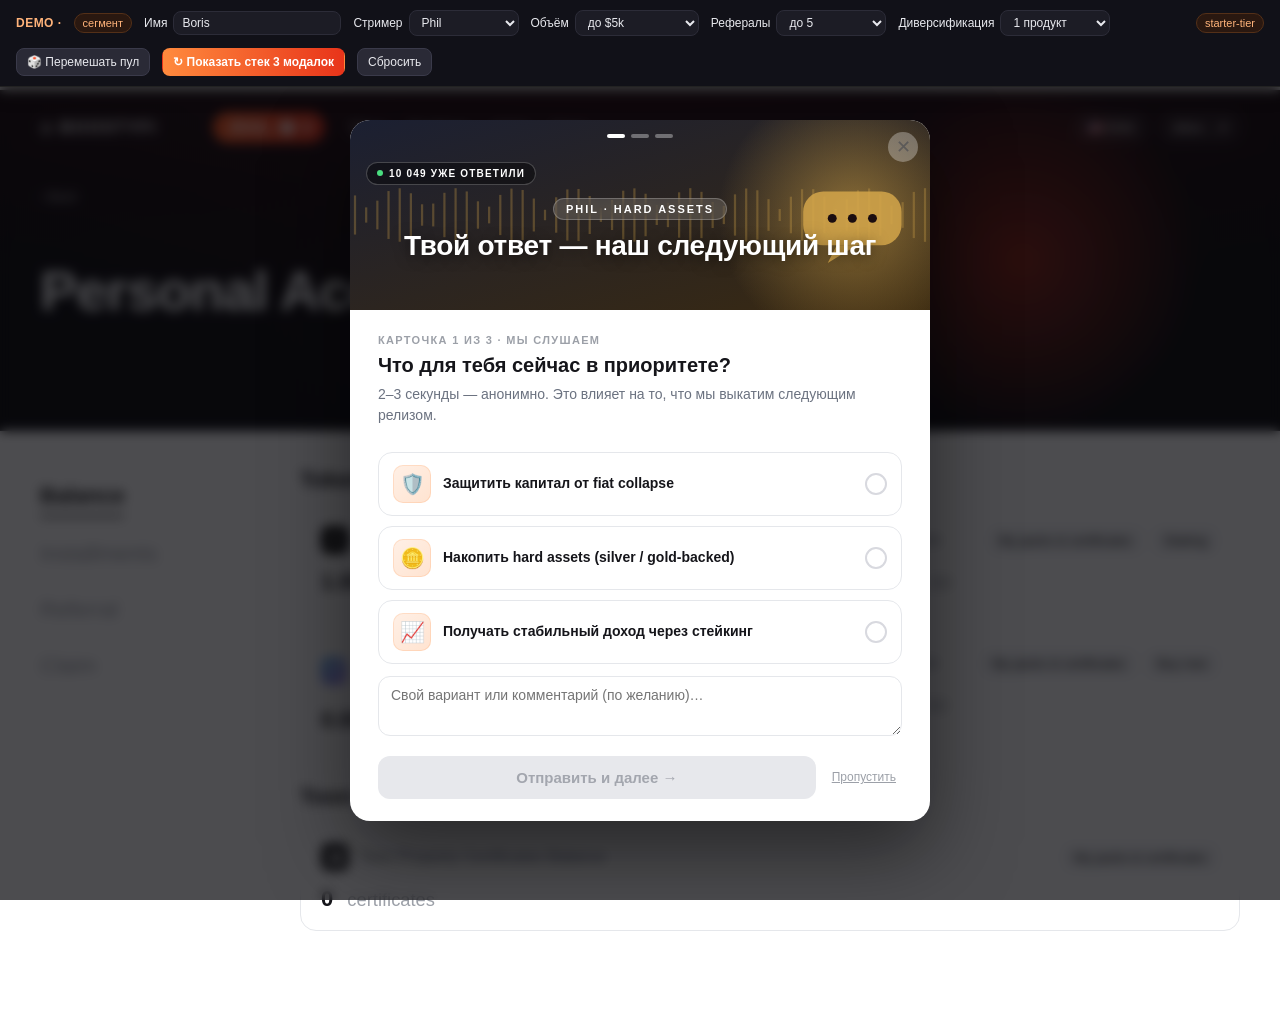
==== commit c3e8bb04: "Rotate question/stat pools per session + juicier visuals Questions: - Add 5-question pool per stream" ====
--- a/survey-mockup.html
+++ b/survey-mockup.html
@@ -57,7 +57,7 @@
     border: 1px solid #543018; font-size: 11px;
   }
   .demo .pill.whale {
-    background: #14233a; color: #ffd97a; border-color: #2c4a78;
+    background: #000; color: #d4af37; border-color: #2a2a2a;
   }
   .demo .sep { width: 1px; height: 20px; background: #2c2c38; }
 
@@ -178,6 +178,13 @@
     box-shadow: 0 30px 80px rgba(0,0,0,.5);
     overflow: hidden; position: relative;
     animation: rise .35s ease-out;
+    transition: box-shadow .25s;
+  }
+  .modal.whale {
+    box-shadow:
+      0 30px 80px rgba(0,0,0,.75),
+      0 0 0 1px rgba(212, 175, 55, .25),
+      0 0 40px rgba(212, 175, 55, .08);
   }
   @keyframes rise { from { transform: translateY(16px); opacity: 0; } to { transform: none; opacity: 1; } }
 
@@ -207,21 +214,72 @@
 
   /* Creative banner */
   .m-creative {
-    width: 100%; height: 170px;
+    width: 100%; height: 190px;
     position: relative; overflow: hidden;
     display: flex; align-items: center; justify-content: center;
     color: #fff;
   }
   .m-creative svg.bg { position: absolute; inset: 0; width: 100%; height: 100%; }
-  .m-creative .ovrl { position: relative; z-index: 1; padding: 22px 24px 0; text-align: center; }
+  .m-creative .ovrl { position: relative; z-index: 1; padding: 30px 24px 0; text-align: center; }
   .m-creative .eyebrow {
+    display: inline-block;
     font-size: 11px; letter-spacing: .18em; text-transform: uppercase;
-    opacity: .85; font-weight: 700;
+    font-weight: 800; padding: 4px 12px; border-radius: 999px;
+    background: rgba(255,255,255,.14);
+    backdrop-filter: blur(8px); -webkit-backdrop-filter: blur(8px);
+    border: 1px solid rgba(255,255,255,.22);
   }
   .m-creative .head {
-    font-size: 22px; font-weight: 800; line-height: 1.15; margin-top: 4px;
-    text-shadow: 0 1px 8px rgba(0,0,0,.5);
-  }
+    font-size: 28px; font-weight: 800; line-height: 1.12; margin-top: 10px;
+    text-shadow: 0 2px 14px rgba(0,0,0,.55);
+    letter-spacing: -.01em;
+  }
+  /* Shimmer sweep on creative */
+  .m-creative::after {
+    content: ""; position: absolute; inset: 0;
+    background: linear-gradient(120deg,
+      transparent 35%,
+      rgba(255,255,255,.18) 50%,
+      transparent 65%);
+    transform: translateX(-100%);
+    animation: shimmer 4s ease-in-out infinite;
+    pointer-events: none; z-index: 2;
+  }
+  @keyframes shimmer {
+    0%   { transform: translateX(-100%); }
+    60%  { transform: translateX(100%); }
+    100% { transform: translateX(100%); }
+  }
+  /* Floating badge top-left of creative */
+  .m-badge {
+    position: absolute; top: 42px; left: 16px;
+    background: rgba(0,0,0,.4);
+    backdrop-filter: blur(10px); -webkit-backdrop-filter: blur(10px);
+    color: #fff; font-size: 10px; font-weight: 800;
+    padding: 5px 10px; border-radius: 999px;
+    letter-spacing: .12em; text-transform: uppercase;
+    border: 1px solid rgba(255,255,255,.22);
+    z-index: 3;
+    display: inline-flex; align-items: center; gap: 6px;
+  }
+  .m-badge .pulse {
+    width: 6px; height: 6px; border-radius: 50%;
+    background: #4ade80; box-shadow: 0 0 0 0 #4ade80;
+    animation: pulse 1.6s infinite;
+  }
+  @keyframes pulse {
+    0%   { box-shadow: 0 0 0 0 rgba(74,222,128,.7); }
+    70%  { box-shadow: 0 0 0 10px rgba(74,222,128,0); }
+    100% { box-shadow: 0 0 0 0 rgba(74,222,128,0); }
+  }
+  .modal.whale .m-badge { color: #d4af37; border-color: rgba(212,175,55,.4); }
+  .modal.whale .m-badge .pulse { background: #d4af37; }
+  @keyframes pulse-gold {
+    0%   { box-shadow: 0 0 0 0 rgba(212,175,55,.6); }
+    70%  { box-shadow: 0 0 0 10px rgba(212,175,55,0); }
+    100% { box-shadow: 0 0 0 0 rgba(212,175,55,0); }
+  }
+  .modal.whale .m-badge .pulse { animation: pulse-gold 1.6s infinite; }
 
   .m-body { padding: 20px 28px 8px; }
   .m-title { font-size: 20px; font-weight: 700; margin: 0 0 6px; line-height: 1.3; }
@@ -232,24 +290,60 @@
     margin-bottom: 6px;
   }
 
-  .m-options { padding: 4px 28px 8px; display: flex; flex-direction: column; gap: 8px; }
+  .m-options { padding: 4px 28px 8px; display: flex; flex-direction: column; gap: 10px; }
   .opt {
-    border: 1.5px solid var(--line); border-radius: 12px;
+    position: relative;
+    border: 1.5px solid var(--line); border-radius: 14px;
     padding: 12px 14px; cursor: pointer;
     display: flex; align-items: center; gap: 12px;
-    font-size: 14px; font-weight: 500;
-    transition: border-color .15s, background .15s;
-  }
-  .opt:hover { border-color: #c8c9d0; background: #fafafb; }
-  .opt .dot-r {
-    width: 16px; height: 16px; border-radius: 50%;
-    border: 2px solid #c8c9d0; flex: 0 0 auto;
+    font-size: 14px; font-weight: 600; color: #15151a;
+    background: #fff;
+    transition: all .18s ease;
+  }
+  .opt:hover {
+    border-color: #ffb37a; transform: translateY(-1px);
+    box-shadow: 0 6px 14px rgba(232,52,26,.10);
+  }
+  .opt-emoji {
+    width: 38px; height: 38px; border-radius: 10px;
+    background: linear-gradient(135deg, #fff0e6, #ffe3d0);
     display: inline-flex; align-items: center; justify-content: center;
-  }
-  .opt.selected { border-color: var(--accent); background: #fff6f0; }
-  .opt.selected .dot-r { border-color: var(--accent); }
-  .opt.selected .dot-r::after {
-    content: ""; width: 8px; height: 8px; border-radius: 50%; background: var(--accent);
+    font-size: 20px; flex: 0 0 auto;
+    box-shadow: inset 0 0 0 1px rgba(255,138,61,.18);
+  }
+  .opt-text { flex: 1; line-height: 1.3; }
+  .opt-check {
+    width: 22px; height: 22px; border-radius: 50%;
+    border: 2px solid #d8d9df; flex: 0 0 auto;
+    display: inline-flex; align-items: center; justify-content: center;
+    color: transparent; font-weight: 800; font-size: 14px;
+    transition: all .15s;
+  }
+  .opt.selected {
+    border-color: var(--accent);
+    background: linear-gradient(180deg, #fff8f3, #fff);
+    box-shadow: 0 6px 18px rgba(232,52,26,.15);
+  }
+  .opt.selected .opt-check {
+    background: var(--accent); border-color: var(--accent); color: #fff;
+  }
+  .opt.selected .opt-emoji {
+    background: linear-gradient(135deg, #ffd6b8, #ffb37a);
+  }
+  .modal.whale .opt:hover {
+    border-color: #d4af37; box-shadow: 0 6px 14px rgba(212,175,55,.18);
+  }
+  .modal.whale .opt.selected {
+    border-color: #1a1a1a;
+    background: linear-gradient(180deg, #fafafa, #fff);
+    box-shadow: 0 6px 18px rgba(0,0,0,.12);
+  }
+  .modal.whale .opt.selected .opt-check {
+    background: #1a1a1a; border-color: #1a1a1a; color: #d4af37;
+  }
+  .modal.whale .opt-emoji {
+    background: linear-gradient(135deg, #f5f0e0, #ebe2c8);
+    box-shadow: inset 0 0 0 1px rgba(212,175,55,.25);
   }
   .m-textarea {
     width: calc(100% - 56px);
@@ -297,21 +391,55 @@
     display: grid; grid-template-columns: 1fr 1fr; gap: 12px;
   }
   .stat {
-    background: #fafafb; border: 1px solid var(--line);
-    border-radius: 14px; padding: 12px 14px;
-  }
-  .stat .label { font-size: 11px; color: #9ca0a8; text-transform: uppercase; letter-spacing: .1em; font-weight: 700; }
-  .stat .val { font-size: 22px; font-weight: 800; margin-top: 4px; color: #111; }
-  .stat .up { color: #027a48; font-weight: 700; font-size: 13px; margin-top: 2px; }
-  .stat .down { color: #b91c1c; font-weight: 700; font-size: 13px; margin-top: 2px; }
-  .spark { margin-top: 6px; }
+    position: relative; overflow: hidden;
+    background: linear-gradient(180deg, #fff 0%, #fafafb 100%);
+    border: 1px solid var(--line);
+    border-radius: 16px; padding: 14px 16px;
+    transition: transform .15s, box-shadow .15s;
+  }
+  .stat:hover { transform: translateY(-2px); box-shadow: 0 8px 22px rgba(0,0,0,.08); }
+  .stat .stat-ico {
+    display: inline-flex; width: 34px; height: 34px; border-radius: 10px;
+    align-items: center; justify-content: center;
+    font-size: 17px;
+    background: linear-gradient(135deg, #ff8a3d, #e8341a);
+    color: #fff; margin-bottom: 8px;
+    box-shadow: 0 4px 10px rgba(232,52,26,.25);
+  }
+  .stat.up    .stat-ico { background: linear-gradient(135deg, #4ade80, #16a34a); box-shadow: 0 4px 10px rgba(22,163,74,.25); }
+  .stat.gold  .stat-ico { background: linear-gradient(135deg, #ffd97a, #d4a64a); box-shadow: 0 4px 10px rgba(212,166,74,.30); }
+  .stat.blue  .stat-ico { background: linear-gradient(135deg, #6ec1f7, #5e8df0); box-shadow: 0 4px 10px rgba(94,141,240,.25); }
+  .stat .label { font-size: 11px; color: #9ca0a8; text-transform: uppercase; letter-spacing: .08em; font-weight: 700; }
+  .stat .val { font-size: 26px; font-weight: 800; margin-top: 4px; color: #111; letter-spacing: -.02em; }
+  .stat .delta {
+    margin-top: 4px; font-weight: 700; font-size: 12px;
+    display: inline-flex; align-items: center; gap: 4px;
+  }
+  .stat .delta.up   { color: #16a34a; }
+  .stat .delta.down { color: #b91c1c; }
+  .stat .period { color: #9ca0a8; font-weight: 500; margin-left: 4px; }
+  .spark { margin-top: 8px; }
+  .modal.whale .stat .stat-ico { background: linear-gradient(135deg, #1a1a1a, #000); color: #d4af37; box-shadow: 0 4px 10px rgba(0,0,0,.25); }
+
   .info-row {
     margin: 4px 28px 14px;
     display: flex; gap: 12px; align-items: center;
-    background: #fff6f0; border: 1px solid #ffd6b8; border-radius: 12px;
-    padding: 10px 12px; font-size: 13px; color: #92340a;
-  }
-  .info-row .pct { font-size: 18px; font-weight: 800; color: #b8410d; }
+    background: linear-gradient(90deg, #fff6f0, #fff0e6);
+    border: 1px solid #ffd6b8; border-radius: 14px;
+    padding: 12px 14px; font-size: 13px; color: #92340a;
+    font-weight: 500;
+  }
+  .info-row .pct {
+    font-size: 22px; font-weight: 800; color: #b8410d;
+    padding: 4px 10px; border-radius: 10px;
+    background: rgba(255,255,255,.7);
+    text-shadow: 0 1px 2px rgba(184,65,13,.15);
+  }
+  .modal.whale .info-row {
+    background: linear-gradient(90deg, #fafafa, #f0f0f0);
+    border-color: #d4d4d4; color: #1a1a1a;
+  }
+  .modal.whale .info-row .pct { color: #1a1a1a; background: #fff; }
 
   /* Card 3 — sales / manager */
   .mgr-card {
@@ -326,6 +454,11 @@
     color: #fff; display: flex; align-items: center; justify-content: center;
     font-weight: 800; font-size: 18px; flex: 0 0 auto;
     position: relative;
+  }
+  .mgr-ava.whale-ava {
+    background: linear-gradient(135deg, #1a1a1a, #000);
+    color: #d4af37;
+    border: 1px solid #d4af37;
   }
   .mgr-ava::after {
     content: ""; position: absolute; bottom: 2px; right: 2px;
@@ -381,8 +514,12 @@
     font-size: 13px; font-weight: 600;
     display: flex; align-items: center; gap: 10px;
   }
-  .vip-banner .crown {
-    font-size: 18px;
+  .vip-banner .crown { font-size: 18px; }
+  .vip-banner.whale-banner {
+    background: linear-gradient(90deg, #000, #1a1a1a);
+    color: #d4af37;
+    border: 1px solid #2a2a2a;
+    letter-spacing: .02em;
   }
 
   .hidden { display: none !important; }
@@ -430,6 +567,7 @@
   </label>
   <span class="spacer"></span>
   <span id="tier-pill" class="pill">starter-tier</span>
+  <button id="btn-shuffle">🎲 Перемешать пул</button>
   <button id="btn-replay" class="primary">↻ Показать стек 3 модалок</button>
   <button id="btn-reset">Сбросить</button>
 </div>
@@ -536,12 +674,158 @@
   $('seg-name').addEventListener('input', updateUserPill);
 
   // -------- state --------
-  const state = { idx: 0, total: 3 };
+  const state = { idx: 0, total: 3, poll: null, stats: null };
+
+  // -------- question pools (mix per session) --------
+  const QUESTION_POOLS = {
+    phil: [
+      { title: 'Что для тебя сейчас в приоритете?', opts: [
+          ['protect', '🛡️', 'Защитить капитал от fiat collapse'],
+          ['stack',   '🪙', 'Накопить hard assets (silver / gold-backed)'],
+          ['yield',   '📈', 'Получать стабильный доход через стейкинг'] ] },
+      { title: 'Какой риск ты оцениваешь сейчас выше всего?', opts: [
+          ['hyper', '🔥', 'Гиперинфляция доллара'],
+          ['bank',  '🏦', 'Банковский крах / freeze счетов'],
+          ['cbdc',  '👁️', 'Введение CBDC и тотальный контроль'] ] },
+      { title: 'Куда бы переложил $10k завтра?', opts: [
+          ['metal',    '🥈', 'Silver / Gold (физика)'],
+          ['boostyfi', '⚡', 'ATLA / JGGL аллокация'],
+          ['cash',     '💼', 'Удержать в кеше — жду точку входа'] ] },
+      { title: 'За каким сигналом следишь плотнее всего?', opts: [
+          ['fed', '🏛️', 'Fed policy и ставка'],
+          ['dxy', '📊', 'DXY и индекс доллара'],
+          ['qfs', '💎', 'QFS / NESARA / Reset новости'] ] },
+      { title: 'Что важнее в hard-asset портфеле?', opts: [
+          ['phys',  '🪨', 'Физический металл в руках'],
+          ['token', '🔗', 'Tokenized asset с ликвидностью'],
+          ['mix',   '⚖️', 'Гибрид 50/50'] ] },
+    ],
+    brad: [
+      { title: 'К чему сейчас готовишься в первую очередь?', opts: [
+          ['event',  '⚡', 'The Event и EBS'],
+          ['gesara', '💎', 'GESARA / QFS transition'],
+          ['wait',   '🧘', 'Спокойный wait, держу позиции'] ] },
+      { title: 'Какой intel за неделю отозвался больше всего?', opts: [
+          ['military', '🎖️', 'Military ops / White Hats'],
+          ['election', '🗳️', 'Election integrity'],
+          ['ebs',      '📡', 'EBS readiness и сигналы'] ] },
+      { title: 'В чём твоя главная защита сейчас?', opts: [
+          ['faith',  '✝️', 'Faith и духовная подготовка'],
+          ['assets', '🛡️', 'Hard assets и крипто'],
+          ['comm',   '🤝', 'Community патриотов'] ] },
+      { title: 'На какой timeline ты ставишь?', opts: [
+          ['days',   '⏱️', 'Дни — события на пороге'],
+          ['weeks',  '📅', 'Недели'],
+          ['months', '🗓️', 'Месяцы — год сценария'] ] },
+      { title: 'Что важнее для портфеля сейчас?', opts: [
+          ['alloc',   '📥', 'Аллокация до Reset'],
+          ['staking', '🪙', 'Стейкинг и пассив'],
+          ['cash',    '💼', 'Кеш под нужный момент'] ] },
+    ],
+    none: [
+      { title: 'Что для тебя важнее всего на платформе?', opts: [
+          ['safe',   '🛡️', 'Безопасность капитала'],
+          ['grow',   '📈', 'Рост и доходность'],
+          ['simple', '✨', 'Простота и понятный интерфейс'] ] },
+      { title: 'Какую функцию ты ждёшь больше всего?', opts: [
+          ['app',  '📱', 'Мобильное приложение'],
+          ['auto', '🤖', 'Auto-stake / авто-реинвест'],
+          ['nft',  '🎨', 'NFT-маркет для сертификатов'] ] },
+      { title: 'Что бы добавил в личный кабинет?', opts: [
+          ['chart',   '📊', 'График портфеля по дням'],
+          ['history', '📜', 'Полную историю покупок'],
+          ['alerts',  '🔔', 'Уведомления о ценах'] ] },
+      { title: 'Какой токен интересует следующим?', opts: [
+          ['atla', '◆', 'ATLA — флагман'],
+          ['teki', '💠', 'TEKI — арт и роялти'],
+          ['imba', '🔥', 'IMBA — Brad-аллокация'] ] },
+      { title: 'Какой формат оплаты удобнее?', opts: [
+          ['card',   '💳', 'Банковская карта'],
+          ['crypto', '🪙', 'Crypto (USDT, BTC, ETH)'],
+          ['wire',   '🏦', 'Bank transfer / SWIFT'] ] },
+    ],
+    whale: [
+      { title: 'Что для вас сейчас в приоритете в портфеле?', opts: [
+          ['protect', '🛡️', 'Защита крупной позиции'],
+          ['yield',   '💰', 'Максимизация доходности'],
+          ['private', '🔒', 'Закрытые / private аллокации'] ] },
+      { title: 'Какой формат коммуникации удобнее?', opts: [
+          ['tg',    '✈️', 'Telegram с персональным менеджером'],
+          ['email', '📧', 'Email-дайджест раз в неделю'],
+          ['call',  '📞', 'Звонок 1 раз в месяц'] ] },
+      { title: 'Что важнее в private allocation?', opts: [
+          ['excl',  '💎', 'Эксклюзивность доступа'],
+          ['speed', '⚡', 'Скорость оформления'],
+          ['tax',   '📋', 'Налоговая и юридическая структура'] ] },
+      { title: 'Какой объём готовы расширить в следующем квартале?', opts: [
+          ['100', '◆', '+$100k'],
+          ['500', '◆◆', '+$500k'],
+          ['1m',  '◆◆◆', '+$1M'],
+          ['mgr', '✦', 'Решу с менеджером'] ] },
+      { title: 'Какие проекты хотели бы увидеть следующими?', opts: [
+          ['re',     '🏠', 'Real estate tokenization'],
+          ['commod', '🛢️', 'Commodities (нефть / металлы)'],
+          ['tech',   '🚀', 'Tech equity / pre-IPO'] ] },
+    ],
+  };
+
+  // -------- stat pools (rotated each session) --------
+  const STAT_POOLS = [
+    {
+      label: 'JGGL прорвал ATH',
+      rows: [
+        { ico:'⚡', label:'JGGL · цена',    val:'$2.14',  delta:'▲ +547%',  period:'за 6 месяцев',     color:'up'   },
+        { ico:'◆', label:'ATLA · цена',    val:'$213',   delta:'▲ +312%',  period:'с листинга',       color:'up'   },
+        { ico:'💎', label:'Стейкинг APY',  val:'38.4%',  delta:'▲ +6.2%',  period:'к прошлому месяцу',color:'gold' },
+        { ico:'👥', label:'Сообщество',    val:'27 408', delta:'▲ +1 240', period:'за неделю',        color:'blue' },
+      ],
+      hi: { pct:'+547%', text:'JGGL — топ-перформер платформы. Следующий апдейт стейкинга через 5 дней.' },
+    },
+    {
+      label: 'Квартал на закрытии',
+      rows: [
+        { ico:'🔥', label:'Объём за неделю', val:'$3.2M',  delta:'▲ +89%',  period:'к прошлой',       color:'up'   },
+        { ico:'💎', label:'Toon Certs',     val:'1 247',  delta:'▲ +340',  period:'выпущено за месяц',color:'gold' },
+        { ico:'⚡', label:'JGGL · цена',    val:'$2.14',  delta:'▲ +547%', period:'за 6 месяцев',    color:'up'   },
+        { ico:'🏆', label:'Топ-стейкер',    val:'$184k',  delta:'награда', period:'квартала',         color:'gold' },
+      ],
+      hi: { pct:'Q4', text:'Финальный месяц для quarterly bonuses — позиции фиксируются 30 числа.' },
+    },
+    {
+      label: 'TEKI вышел в топ-3',
+      rows: [
+        { ico:'◆', label:'ATLA · цена',     val:'$213',  delta:'▲ +312%', period:'с листинга',     color:'up'   },
+        { ico:'🪙', label:'Total staked',   val:'$8.4M', delta:'▲ +22%',  period:'за 30 дней',     color:'up'   },
+        { ico:'🚀', label:'Новых юзеров',   val:'+4 280',delta:'▲ +18%',  period:'за неделю',      color:'blue' },
+        { ico:'🎨', label:'TEKI mints',     val:'612',   delta:'▲ +91',   period:'за 7 дней',      color:'gold' },
+      ],
+      hi: { pct:'NEW', text:'TEKI вышел в топ-3 платформы. Идёт листинг на новой бирже — окно входа открыто.' },
+    },
+    {
+      label: 'Whale-движение в стейкинге',
+      rows: [
+        { ico:'🐋', label:'Whale stakes',   val:'$2.1M', delta:'▲ +$640k',period:'за 7 дней',      color:'up'   },
+        { ico:'💎', label:'Avg pack',       val:'$1 480',delta:'▲ +12%',  period:'к прошлой неделе',color:'gold'},
+        { ico:'⚡', label:'JGGL · цена',    val:'$2.14', delta:'▲ +547%', period:'за 6 месяцев',   color:'up'   },
+        { ico:'📡', label:'Реф-активация',  val:'+38%',  delta:'▲ +6%',   period:'за месяц',       color:'blue' },
+      ],
+      hi: { pct:'+$640k', text:'Крупные холдеры заходят в стейкинг — паттерн ровно как перед последним пампом.' },
+    },
+  ];
+
+  function pickPoll(s, tier) {
+    const key = tier === 'whale' ? 'whale' : s.streamer;
+    const pool = QUESTION_POOLS[key] || QUESTION_POOLS.none;
+    return pool[Math.floor(Math.random() * pool.length)];
+  }
+  function pickStats() {
+    return STAT_POOLS[Math.floor(Math.random() * STAT_POOLS.length)];
+  }
 
   // -------- creatives (SVG) --------
   function paletteFor(kind, streamer, tier) {
     if (tier === 'whale') {
-      return { from: '#0e0e1a', to: '#332514', accent: '#ffd97a', tag: 'VIP · PRIVATE CHANNEL' };
+      return { from: '#000000', to: '#101010', accent: '#d4af37', tag: 'VIP · BLACK TIER' };
     }
     const byStreamer = {
       phil: { from: '#1a1f33', to: '#3b2a10', accent: '#d4a64a', tag: 'PHIL · HARD ASSETS' },
@@ -624,6 +908,8 @@
   // -------- shared open/close --------
   function openStack() {
     state.idx = 0;
+    state.poll = pickPoll(segment(), tierOf($('seg-volume').value));
+    state.stats = pickStats();
     renderCard();
     backdrop.classList.add('open');
     document.body.style.overflow = 'hidden';
@@ -669,49 +955,37 @@
   function renderOpinion() {
     const s = segment();
     const tier = tierOf(s.volume);
+    if (!state.poll) state.poll = pickPoll(s, tier);
+    const poll = state.poll;
+
     const head = tier === 'whale'
-      ? `${s.name}, ваше мнение для нас важно`
+      ? `${s.name}, ваше мнение формирует roadmap`
       : narr(s.streamer, {
-          phil: 'Что для тебя важнее всего сейчас?',
-          brad: 'Какие сигналы ты ловишь?',
-          none: 'Помоги нам понять что улучшить',
+          phil: 'Твой ответ — наш следующий шаг',
+          brad: 'Мы читаем каждый ответ',
+          none: 'Помоги нам стать лучше',
         });
-    const title = tier === 'whale'
-      ? `Что для вас сейчас в приоритете в портфеле?`
-      : narr(s.streamer, {
-          phil: 'Что для тебя сейчас в приоритете?',
-          brad: 'К чему ты сейчас готовишься?',
-          none: 'Что тебе сейчас важнее всего на платформе?',
-        });
-    const opts = narr(s.streamer, {
-      phil: [
-        ['protect', 'Защитить капитал от fiat collapse'],
-        ['stack',   'Накопить hard assets (silver/gold-backed)'],
-        ['yield',   'Получать стабильный доход'],
-      ],
-      brad: [
-        ['ready',   'Быть готовым к The Event'],
-        ['intel',   'Получать качественный intel и аналитику'],
-        ['stack',   'Войти в правильную аллокацию до Reset'],
-      ],
-      none: [
-        ['protect', 'Безопасность капитала'],
-        ['grow',    'Рост и доходность'],
-        ['simple',  'Простота и понятный интерфейс'],
-      ],
-    });
+    const badge = tier === 'whale'
+      ? `<div class="m-badge"><span class="pulse"></span> Private survey</div>`
+      : `<div class="m-badge"><span class="pulse"></span> ${randCount(8000, 14000)} уже ответили</div>`;
 
     modal.innerHTML = `
       <button class="m-close" data-close>✕</button>
       ${pagerHtml(0)}
       ${creative('opinion', s.streamer, tier, head)}
+      ${badge}
       <div class="m-body">
         <div class="m-card-tag">Карточка 1 из 3 · мы слушаем</div>
-        <div class="m-title">${title}</div>
+        <div class="m-title">${poll.title}</div>
         <div class="m-sub">2–3 секунды — анонимно. Это влияет на то, что мы выкатим следующим релизом.</div>
       </div>
       <div class="m-options">
-        ${opts.map(([v, l]) => `<label class="opt" data-val="${v}"><span class="dot-r"></span> ${l}</label>`).join('')}
+        ${poll.opts.map(([v, e, l]) => `
+          <label class="opt" data-val="${v}">
+            <span class="opt-emoji">${e}</span>
+            <span class="opt-text">${l}</span>
+            <span class="opt-check">✓</span>
+          </label>`).join('')}
       </div>
       <textarea class="m-textarea" id="op-msg" placeholder="Свой вариант или комментарий (по желанию)…"></textarea>
       <div class="m-foot">
@@ -720,18 +994,24 @@
       </div>`;
     let pick = null;
     bindOptions(v => { pick = v; $('op-submit').disabled = false; });
-    // also enable if textarea filled
     $('op-msg').addEventListener('input', () => {
       $('op-submit').disabled = !($('op-msg').value.trim() || pick);
     });
     $('op-submit').addEventListener('click', () => nextCard('Спасибо! Ответ записан.'));
     bindClose(false);
   }
+  function randCount(min, max) {
+    const n = Math.floor(min + Math.random() * (max - min));
+    return n.toLocaleString('ru-RU');
+  }
 
   // -------- CARD 2: info / stats --------
   function renderInfo() {
     const s = segment();
     const tier = tierOf(s.volume);
+    if (!state.stats) state.stats = pickStats();
+    const set = state.stats;
+
     const portfolioGrowth = tier === 'whale' ? '+412%'
                           : tier === 'high'  ? '+287%'
                           : tier === 'mid'   ? '+164%'
@@ -750,47 +1030,34 @@
         });
 
     const personalRow = tier === 'whale' || tier === 'high'
-      ? `<div class="vip-banner">
-          <span class="crown">👑</span>
+      ? `<div class="vip-banner${tier === 'whale' ? ' whale-banner' : ''}">
+          <span class="crown">${tier === 'whale' ? '◆' : '👑'}</span>
           <span>${s.name}, ваш совокупный портфель ${portfolioUsd} · ${portfolioGrowth} с момента входа</span>
         </div>` : '';
+
+    const statsHtml = set.rows.map(r => `
+      <div class="stat ${r.color}">
+        <span class="stat-ico">${r.ico}</span>
+        <div class="label">${r.label}</div>
+        <div class="val">${r.val}</div>
+        <div class="delta up">${r.delta}<span class="period">${r.period}</span></div>
+        ${spark(true)}
+      </div>`).join('');
 
     modal.innerHTML = `
       <button class="m-close" data-close>✕</button>
       ${pagerHtml(1)}
       ${creative('info', s.streamer, tier, head)}
+      <div class="m-badge"><span class="pulse"></span> ${set.label}</div>
       <div class="m-body">
         <div class="m-card-tag">Карточка 2 из 3 · что нового</div>
-        <div class="m-title">Цифры по проектам, в которые ты вошёл</div>
+        <div class="m-title">Цифры по проектам платформы</div>
       </div>
       ${personalRow}
-      <div class="stat-grid">
-        <div class="stat">
-          <div class="label">JGGL · цена</div>
-          <div class="val">$2.14</div>
-          <div class="up">▲ +547% за 6 месяцев</div>
-          ${spark(true)}
-        </div>
-        <div class="stat">
-          <div class="label">ATLA · цена</div>
-          <div class="val">$213</div>
-          <div class="up">▲ +312% с листинга</div>
-          ${spark(true)}
-        </div>
-        <div class="stat">
-          <div class="label">Стейкинг APY</div>
-          <div class="val">38.4%</div>
-          <div class="up">▲ +6.2% к прошлому месяцу</div>
-        </div>
-        <div class="stat">
-          <div class="label">Сообщество</div>
-          <div class="val">27 408</div>
-          <div class="up">▲ +1 240 за неделю</div>
-        </div>
-      </div>
+      <div class="stat-grid">${statsHtml}</div>
       <div class="info-row">
-        <span class="pct">+547%</span>
-        <span>JGGL — топ-перформер на платформе. Следующий апдейт стейкинга — через 5 дней.</span>
+        <span class="pct">${set.hi.pct}</span>
+        <span>${set.hi.text}</span>
       </div>
       <div class="m-foot">
         <button class="btn-primary" id="info-next">Понятно, далее →</button>
@@ -829,9 +1096,9 @@
       : `Привет! Меня заинтересовал оффер «${o.title}» (${o.product}). Готов обсудить детали и оформить.`;
 
     const vipRow = (tier === 'whale')
-      ? `<div class="vip-banner">
-          <span class="crown">👑</span>
-          <span>VIP · персональный менеджер ${mgr.name} · приоритетная очередь</span>
+      ? `<div class="vip-banner whale-banner">
+          <span class="crown">◆</span>
+          <span>BLACK TIER · персональный менеджер ${mgr.name} · приоритетная очередь</span>
         </div>` : '';
 
     modal.innerHTML = `
@@ -854,7 +1121,7 @@
         </div>
       </div>
       <div class="mgr-card">
-        <div class="mgr-ava">${mgr.name[0]}</div>
+        <div class="mgr-ava${tier === 'whale' ? ' whale-ava' : ''}">${mgr.name[0]}</div>
         <div class="mgr-info">
           <div class="name">${mgr.name}</div>
           <div class="role">${mgr.role}</div>
@@ -964,6 +1231,8 @@
 
   // -------- dispatcher --------
   function renderCard() {
+    const tier = tierOf($('seg-volume').value);
+    modal.classList.toggle('whale', tier === 'whale');
     if (state.idx === 0) renderOpinion();
     else if (state.idx === 1) renderInfo();
     else renderSales();
@@ -986,15 +1255,27 @@
   // -------- demo controls --------
   ['seg-streamer','seg-volume','seg-refs','seg-div','seg-name'].forEach(id => {
     $(id).addEventListener('change', () => {
+      if (id === 'seg-streamer' || id === 'seg-volume') {
+        state.poll = pickPoll(segment(), tierOf($('seg-volume').value));
+      }
       if (backdrop.classList.contains('open')) renderCard();
     });
     $(id).addEventListener('input', () => {
       if (backdrop.classList.contains('open') && id === 'seg-name') renderCard();
     });
   });
+  // shuffle button: re-roll pools without closing
+  // (clicking ↻ replay already re-rolls via openStack)
   $('btn-replay').addEventListener('click', () => {
     localStorage.removeItem('boostyfi_modal_done');
     openStack();
+  });
+  $('btn-shuffle').addEventListener('click', () => {
+    state.poll = pickPoll(segment(), tierOf($('seg-volume').value));
+    state.stats = pickStats();
+    if (backdrop.classList.contains('open')) renderCard();
+    const t = $('toast'); t.textContent = '🎲 Пул обновлён';
+    t.classList.add('show'); setTimeout(() => t.classList.remove('show'), 1500);
   });
   $('btn-reset').addEventListener('click', () => {
     localStorage.removeItem('boostyfi_modal_done');
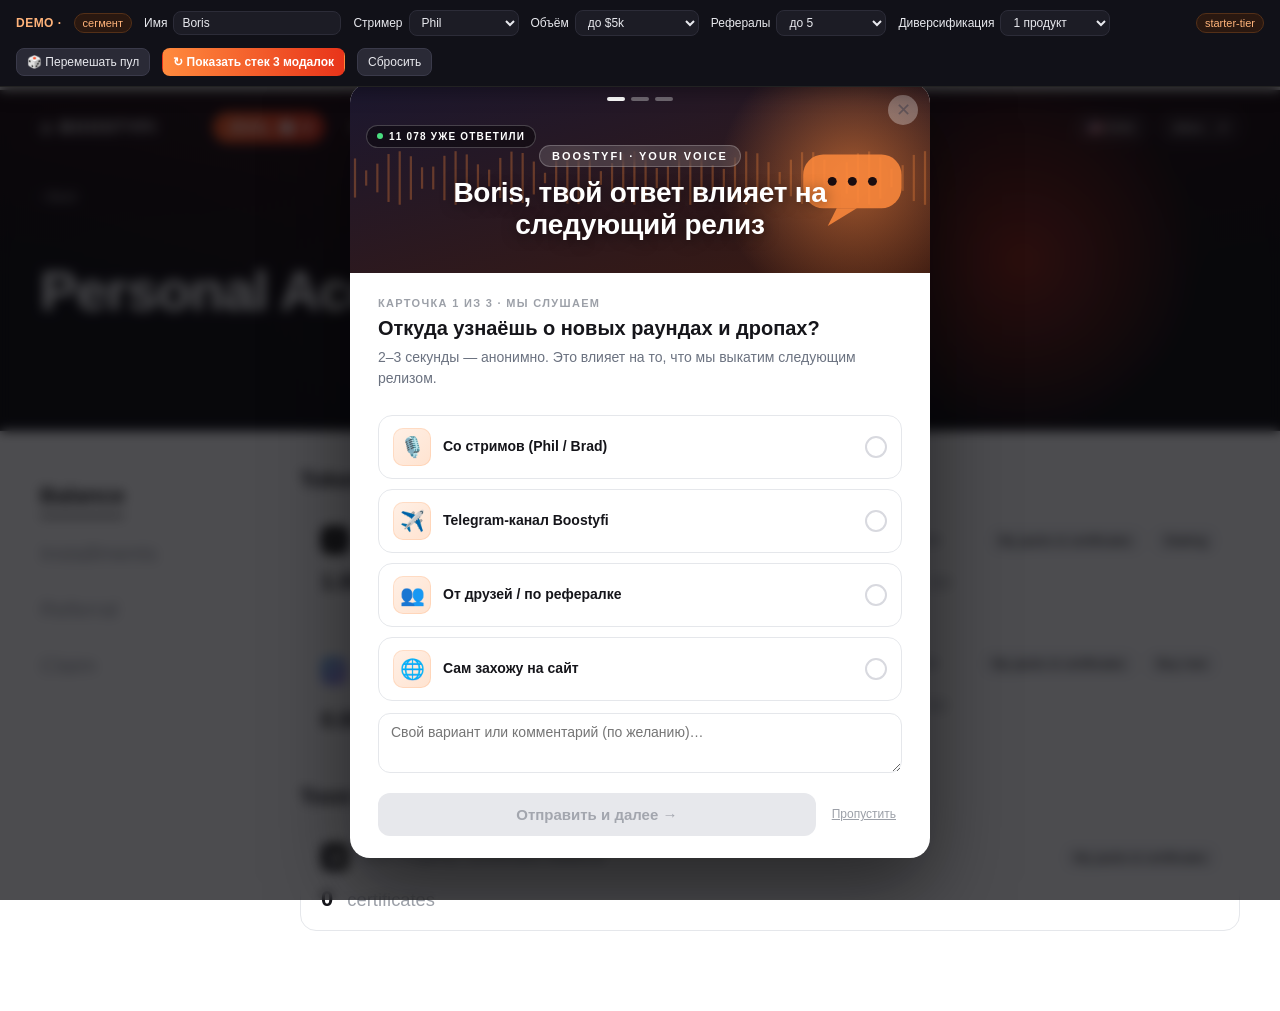
==== commit 0a51c61d: "Rewrite question/stat/offer pools using real Boostyfi products Replace generic Phil/Brad narrative (" ====
--- a/survey-mockup.html
+++ b/survey-mockup.html
@@ -676,146 +676,140 @@
   // -------- state --------
   const state = { idx: 0, total: 3, poll: null, stats: null };
 
-  // -------- question pools (mix per session) --------
+  // -------- question pools (real Boostyfi products) --------
+  // ATLA = Atleta Network (sports L1, digital footballers)
+  // JGGL = AI-music, producer ownership of AI artists
+  // IMBA = music discovery, Digital Cards earning per stream
+  // TEKI/TPC = Arteki animation studio, Marsh Legends 2026
   const QUESTION_POOLS = {
-    phil: [
-      { title: 'Что для тебя сейчас в приоритете?', opts: [
-          ['protect', '🛡️', 'Защитить капитал от fiat collapse'],
-          ['stack',   '🪙', 'Накопить hard assets (silver / gold-backed)'],
-          ['yield',   '📈', 'Получать стабильный доход через стейкинг'] ] },
-      { title: 'Какой риск ты оцениваешь сейчас выше всего?', opts: [
-          ['hyper', '🔥', 'Гиперинфляция доллара'],
-          ['bank',  '🏦', 'Банковский крах / freeze счетов'],
-          ['cbdc',  '👁️', 'Введение CBDC и тотальный контроль'] ] },
-      { title: 'Куда бы переложил $10k завтра?', opts: [
-          ['metal',    '🥈', 'Silver / Gold (физика)'],
-          ['boostyfi', '⚡', 'ATLA / JGGL аллокация'],
-          ['cash',     '💼', 'Удержать в кеше — жду точку входа'] ] },
-      { title: 'За каким сигналом следишь плотнее всего?', opts: [
-          ['fed', '🏛️', 'Fed policy и ставка'],
-          ['dxy', '📊', 'DXY и индекс доллара'],
-          ['qfs', '💎', 'QFS / NESARA / Reset новости'] ] },
-      { title: 'Что важнее в hard-asset портфеле?', opts: [
-          ['phys',  '🪨', 'Физический металл в руках'],
-          ['token', '🔗', 'Tokenized asset с ликвидностью'],
-          ['mix',   '⚖️', 'Гибрид 50/50'] ] },
-    ],
-    brad: [
-      { title: 'К чему сейчас готовишься в первую очередь?', opts: [
-          ['event',  '⚡', 'The Event и EBS'],
-          ['gesara', '💎', 'GESARA / QFS transition'],
-          ['wait',   '🧘', 'Спокойный wait, держу позиции'] ] },
-      { title: 'Какой intel за неделю отозвался больше всего?', opts: [
-          ['military', '🎖️', 'Military ops / White Hats'],
-          ['election', '🗳️', 'Election integrity'],
-          ['ebs',      '📡', 'EBS readiness и сигналы'] ] },
-      { title: 'В чём твоя главная защита сейчас?', opts: [
-          ['faith',  '✝️', 'Faith и духовная подготовка'],
-          ['assets', '🛡️', 'Hard assets и крипто'],
-          ['comm',   '🤝', 'Community патриотов'] ] },
-      { title: 'На какой timeline ты ставишь?', opts: [
-          ['days',   '⏱️', 'Дни — события на пороге'],
-          ['weeks',  '📅', 'Недели'],
-          ['months', '🗓️', 'Месяцы — год сценария'] ] },
-      { title: 'Что важнее для портфеля сейчас?', opts: [
-          ['alloc',   '📥', 'Аллокация до Reset'],
-          ['staking', '🪙', 'Стейкинг и пассив'],
-          ['cash',    '💼', 'Кеш под нужный момент'] ] },
-    ],
-    none: [
-      { title: 'Что для тебя важнее всего на платформе?', opts: [
-          ['safe',   '🛡️', 'Безопасность капитала'],
-          ['grow',   '📈', 'Рост и доходность'],
-          ['simple', '✨', 'Простота и понятный интерфейс'] ] },
-      { title: 'Какую функцию ты ждёшь больше всего?', opts: [
-          ['app',  '📱', 'Мобильное приложение'],
-          ['auto', '🤖', 'Auto-stake / авто-реинвест'],
-          ['nft',  '🎨', 'NFT-маркет для сертификатов'] ] },
-      { title: 'Что бы добавил в личный кабинет?', opts: [
-          ['chart',   '📊', 'График портфеля по дням'],
-          ['history', '📜', 'Полную историю покупок'],
-          ['alerts',  '🔔', 'Уведомления о ценах'] ] },
-      { title: 'Какой токен интересует следующим?', opts: [
-          ['atla', '◆', 'ATLA — флагман'],
-          ['teki', '💠', 'TEKI — арт и роялти'],
-          ['imba', '🔥', 'IMBA — Brad-аллокация'] ] },
-      { title: 'Какой формат оплаты удобнее?', opts: [
-          ['card',   '💳', 'Банковская карта'],
-          ['crypto', '🪙', 'Crypto (USDT, BTC, ETH)'],
-          ['wire',   '🏦', 'Bank transfer / SWIFT'] ] },
+    general: [
+      { title: 'Что в Boostyfi тебе сейчас интереснее всего?', opts: [
+          ['atla', '🏟️', 'Atleta — digital footballers и Arena'],
+          ['jggl', '🎵', 'JGGL — AI-музыка, ты соинвестор артиста'],
+          ['imba', '💿', 'IMBA — найти трек первым, получать $IMBA со стримов'],
+          ['teki', '🎬', 'Arteki — доля в анимационных фильмах (TPC)'] ] },
+      { title: 'Какой проект ты планируешь добрать в этом квартале?', opts: [
+          ['atla',   '◆', 'ATLA · текущий раунд $25–50, +1000% upside'],
+          ['jggl',   '🎼', 'JGGL · раунд $0.91–1.76, +150% upside'],
+          ['imba',   '💎', 'IMBA Digital Card · трек, который стрельнёт'],
+          ['marsh',  '🎞️', 'Studio Pack Marsh Legends · до апреля 2026'] ] },
+      { title: 'Что для тебя главное в инвест-выборе на платформе?', opts: [
+          ['early',  '🚀', 'Ранний вход — войти по цене раунда'],
+          ['util',   '🏆', 'Утилитарность — стейкинг, голосования, перки'],
+          ['share',  '🎁', 'Доля в проекте — роялти от стримов / показов'],
+          ['comm',   '🤝', 'Сообщество и закрытые события'] ] },
+      { title: 'Сколько ты готов вложить в следующем шаге?', opts: [
+          ['lt200',   '💵', 'До $200'],
+          ['200-1k',  '💸', '$200 – $1 000'],
+          ['1k-5k',   '💰', '$1 000 – $5 000'],
+          ['5k+',     '🪙', '$5 000+'] ] },
+      { title: 'Какой апдейт ты ждёшь больше всего?', opts: [
+          ['arena',  '🏟️', 'Запуск Blockchain Sports Arena (ATLA)'],
+          ['app',    '🎵', 'Релиз JGGL App с эмоциональной музыкой'],
+          ['marsh',  '🎬', 'Премьера Marsh Legends 2026 (Arteki)'],
+          ['imba',   '🎤', 'Новых артистов и треков в IMBA'] ] },
+      { title: 'Что бы добавил в личный кабинет первым?', opts: [
+          ['charts', '📊', 'Графики цены и портфеля по дням'],
+          ['plan',   '🎯', 'Авто-копилка / рассрочка под раунд'],
+          ['lead',   '🏅', 'Лидерборд и геймификацию'],
+          ['app',    '📱', 'Мобильное приложение'] ] },
+      { title: 'Что важнее в твоей стратегии?', opts: [
+          ['max',    '💰', 'Заработать максимум до листинга'],
+          ['long',   '🏗️', 'Поддержать проекты долгосрочно'],
+          ['all',    '🎲', 'Попробовать понемногу всё'],
+          ['collect','🧩', 'Собрать полную коллекцию 4-х проектов'] ] },
+      { title: 'Откуда узнаёшь о новых раундах и дропах?', opts: [
+          ['streamer', '🎙️', 'Со стримов (Phil / Brad)'],
+          ['tg',       '✈️', 'Telegram-канал Boostyfi'],
+          ['friends',  '👥', 'От друзей / по рефералке'],
+          ['site',     '🌐', 'Сам захожу на сайт'] ] },
+      { title: 'Какой формат уведомлений удобнее?', opts: [
+          ['push',  '🔔', 'Push в Telegram'],
+          ['email', '📧', 'Email раз в неделю'],
+          ['big',   '⚡', 'Только большие события (новые раунды)'],
+          ['off',   '🤐', 'Без уведомлений'] ] },
     ],
     whale: [
-      { title: 'Что для вас сейчас в приоритете в портфеле?', opts: [
-          ['protect', '🛡️', 'Защита крупной позиции'],
-          ['yield',   '💰', 'Максимизация доходности'],
-          ['private', '🔒', 'Закрытые / private аллокации'] ] },
+      { title: 'Какой проект приоритетен для расширения позиции?', opts: [
+          ['atla',  '🏟️', 'ATLA — Atleta Network'],
+          ['music', '🎵', 'JGGL / IMBA — музыкальное направление'],
+          ['arteki','🎬', 'Arteki TPC — Studio Packs'],
+          ['split', '🌐', 'Разделить пропорционально по всем 4-м'] ] },
       { title: 'Какой формат коммуникации удобнее?', opts: [
-          ['tg',    '✈️', 'Telegram с персональным менеджером'],
-          ['email', '📧', 'Email-дайджест раз в неделю'],
-          ['call',  '📞', 'Звонок 1 раз в месяц'] ] },
+          ['tg',    '✈️', 'Личный менеджер в Telegram'],
+          ['call',  '📞', 'Звонок раз в квартал'],
+          ['email', '📧', 'Email-дайджест с цифрами'],
+          ['disco', '🚪', 'Доступ в закрытый Discord-канал'] ] },
       { title: 'Что важнее в private allocation?', opts: [
-          ['excl',  '💎', 'Эксклюзивность доступа'],
-          ['speed', '⚡', 'Скорость оформления'],
-          ['tax',   '📋', 'Налоговая и юридическая структура'] ] },
+          ['price', '💎', 'Цена ниже текущего публичного раунда'],
+          ['speed', '⚡', 'Скорость оформления (минуя очередь)'],
+          ['legal', '📋', 'Юридическая обвязка и tax wrapper'],
+          ['team',  '🤝', 'Прямой контакт с командой проекта'] ] },
+      { title: 'Готовы участвовать в Studio Pack Marsh Legends крупным объёмом?', opts: [
+          ['yes',   '✅', 'Готов — обсудить условия'],
+          ['info',  '❓', 'Нужно больше информации'],
+          ['later', '🎬', 'Интересует, но позже'],
+          ['no',    '❌', 'Сейчас не в фокусе'] ] },
+      { title: 'Что важнее всего на платформе?', opts: [
+          ['early', '🚀', 'Доступ к раундам раньше публики'],
+          ['vip',   '🏆', 'VIP-перки, лидерборд и закрытые ивенты'],
+          ['data',  '💼', 'Расширенная аналитика по портфелю'],
+          ['priv',  '🛡️', 'Privacy и контроль доступа'] ] },
       { title: 'Какой объём готовы расширить в следующем квартале?', opts: [
-          ['100', '◆', '+$100k'],
-          ['500', '◆◆', '+$500k'],
+          ['100', '◆',   '+$100k'],
+          ['500', '◆◆',  '+$500k'],
           ['1m',  '◆◆◆', '+$1M'],
-          ['mgr', '✦', 'Решу с менеджером'] ] },
-      { title: 'Какие проекты хотели бы увидеть следующими?', opts: [
-          ['re',     '🏠', 'Real estate tokenization'],
-          ['commod', '🛢️', 'Commodities (нефть / металлы)'],
-          ['tech',   '🚀', 'Tech equity / pre-IPO'] ] },
+          ['mgr', '✦',   'Решу с менеджером'] ] },
     ],
   };
 
-  // -------- stat pools (rotated each session) --------
+  // -------- stat pools (real Boostyfi numbers) --------
   const STAT_POOLS = [
     {
-      label: 'JGGL прорвал ATH',
+      label: 'Раунды на старте',
       rows: [
-        { ico:'⚡', label:'JGGL · цена',    val:'$2.14',  delta:'▲ +547%',  period:'за 6 месяцев',     color:'up'   },
-        { ico:'◆', label:'ATLA · цена',    val:'$213',   delta:'▲ +312%',  period:'с листинга',       color:'up'   },
-        { ico:'💎', label:'Стейкинг APY',  val:'38.4%',  delta:'▲ +6.2%',  period:'к прошлому месяцу',color:'gold' },
-        { ico:'👥', label:'Сообщество',    val:'27 408', delta:'▲ +1 240', period:'за неделю',        color:'blue' },
+        { ico:'🏟️', label:'ATLA · текущий раунд', val:'$25–50', delta:'+1000% upside', period:'до 07.04.2026', color:'up'   },
+        { ico:'🎵', label:'JGGL · цена раунда',   val:'$0.91–1.76', delta:'+150% upside', period:'до 07.04.2026', color:'gold' },
+        { ico:'🎬', label:'Arteki Studio Pack',   val:'Phase A',   delta:'best TPC/USDT', period:'до апреля 2026', color:'gold' },
+        { ico:'💿', label:'IMBA эмиссия',         val:'700M',  delta:'deflationary',   period:'fixed supply',  color:'blue' },
       ],
-      hi: { pct:'+547%', text:'JGGL — топ-перформер платформы. Следующий апдейт стейкинга через 5 дней.' },
+      hi: { pct:'+1000%', text:'ATLA — лучшая цена раунда до 07.04.2026. Дальше прайс пересматривается.' },
     },
     {
-      label: 'Квартал на закрытии',
+      label: 'Цифры экосистемы',
       rows: [
-        { ico:'🔥', label:'Объём за неделю', val:'$3.2M',  delta:'▲ +89%',  period:'к прошлой',       color:'up'   },
-        { ico:'💎', label:'Toon Certs',     val:'1 247',  delta:'▲ +340',  period:'выпущено за месяц',color:'gold' },
-        { ico:'⚡', label:'JGGL · цена',    val:'$2.14',  delta:'▲ +547%', period:'за 6 месяцев',    color:'up'   },
-        { ico:'🏆', label:'Топ-стейкер',    val:'$184k',  delta:'награда', period:'квартала',         color:'gold' },
+        { ico:'💼', label:'Invested в JGGL',  val:'$18M+',  delta:'▲ растёт',  period:'с начала продаж',  color:'up'   },
+        { ico:'👥', label:'Users в JGGL App', val:'2.4M+',  delta:'▲ +X недели', period:'на этой неделе',  color:'blue' },
+        { ico:'🎼', label:'Tracks generated', val:'180K+',  delta:'▲ +12K',    period:'за месяц',         color:'gold' },
+        { ico:'⚡', label:'Active users',     val:'47K+',   delta:'▲ +8%',     period:'к прошлому месяцу', color:'up'   },
       ],
-      hi: { pct:'Q4', text:'Финальный месяц для quarterly bonuses — позиции фиксируются 30 числа.' },
+      hi: { pct:'LIVE', text:'JGGL Bot + JGGL Web уже работают. App в финальной стадии — продукт живой.' },
     },
     {
-      label: 'TEKI вышел в топ-3',
+      label: 'Календарь дропов',
       rows: [
-        { ico:'◆', label:'ATLA · цена',     val:'$213',  delta:'▲ +312%', period:'с листинга',     color:'up'   },
-        { ico:'🪙', label:'Total staked',   val:'$8.4M', delta:'▲ +22%',  period:'за 30 дней',     color:'up'   },
-        { ico:'🚀', label:'Новых юзеров',   val:'+4 280',delta:'▲ +18%',  period:'за неделю',      color:'blue' },
-        { ico:'🎨', label:'TEKI mints',     val:'612',   delta:'▲ +91',   period:'за 7 дней',      color:'gold' },
+        { ico:'⏰', label:'ATLA next round', val:'19.01.2026', delta:'price ↑',  period:'до конца раунда', color:'up'   },
+        { ico:'⏰', label:'JGGL next round', val:'15.02.2026', delta:'price ↑',  period:'до конца раунда', color:'gold' },
+        { ico:'🎞️', label:'Marsh Legends',  val:'2026',       delta:'премьера', period:'первый фильм Arteki', color:'gold' },
+        { ico:'🎬', label:'Arteki Phase B', val:'апрель 2026',delta:'после',    period:'смена условий TPC',color:'blue' },
       ],
-      hi: { pct:'NEW', text:'TEKI вышел в топ-3 платформы. Идёт листинг на новой бирже — окно входа открыто.' },
+      hi: { pct:'2-3 мес', text:'До смены раундов ATLA и JGGL — успей зайти по текущим ценам.' },
     },
     {
-      label: 'Whale-движение в стейкинге',
+      label: 'Marsh Legends — на горизонте',
       rows: [
-        { ico:'🐋', label:'Whale stakes',   val:'$2.1M', delta:'▲ +$640k',period:'за 7 дней',      color:'up'   },
-        { ico:'💎', label:'Avg pack',       val:'$1 480',delta:'▲ +12%',  period:'к прошлой неделе',color:'gold'},
-        { ico:'⚡', label:'JGGL · цена',    val:'$2.14', delta:'▲ +547%', period:'за 6 месяцев',   color:'up'   },
-        { ico:'📡', label:'Реф-активация',  val:'+38%',  delta:'▲ +6%',   period:'за месяц',       color:'blue' },
+        { ico:'🎬', label:'Фильмов в проекте', val:'6 + сериал', delta:'единая сага', period:'кинематографическая вселенная', color:'gold' },
+        { ico:'🎨', label:'Arteki Studio',     val:'Phase A',    delta:'open now',    period:'best TPC per USDT', color:'up'   },
+        { ico:'🏆', label:'Marsh Legends',     val:'2026',       delta:'релиз',       period:'фэнтези / 1ч 30м',  color:'gold' },
+        { ico:'💎', label:'TPC holders',       val:'ownership',  delta:'доля',        period:'в прибылях с показов', color:'blue' },
       ],
-      hi: { pct:'+$640k', text:'Крупные холдеры заходят в стейкинг — паттерн ровно как перед последним пампом.' },
+      hi: { pct:'TPC', text:'Toon Property Certificates дают долю в прибылях анимационных фильмов Arteki.' },
     },
   ];
 
   function pickPoll(s, tier) {
-    const key = tier === 'whale' ? 'whale' : s.streamer;
-    const pool = QUESTION_POOLS[key] || QUESTION_POOLS.none;
+    const key = tier === 'whale' ? 'whale' : 'general';
+    const pool = QUESTION_POOLS[key];
     return pool[Math.floor(Math.random() * pool.length)];
   }
   function pickStats() {
@@ -825,14 +819,22 @@
   // -------- creatives (SVG) --------
   function paletteFor(kind, streamer, tier) {
     if (tier === 'whale') {
-      return { from: '#000000', to: '#101010', accent: '#d4af37', tag: 'VIP · BLACK TIER' };
+      return { from: '#000000', to: '#101010', accent: '#d4af37', tag: 'VIP · BLACK TIER · PRIVATE' };
     }
-    const byStreamer = {
-      phil: { from: '#1a1f33', to: '#3b2a10', accent: '#d4a64a', tag: 'PHIL · HARD ASSETS' },
-      brad: { from: '#0b1a2e', to: '#3a0f1a', accent: '#e84a3a', tag: 'BRAD · GREAT AWAKENING' },
-      none: { from: '#1a0d10', to: '#2a0f15', accent: '#ff8a3d', tag: 'BOOSTYFI' },
-    }[streamer] || { from:'#1a0d10', to:'#2a0f15', accent:'#ff8a3d', tag:'BOOSTYFI' };
-    return byStreamer;
+    // eyebrow now reflects card kind (not streamer narrative)
+    const tagByKind = {
+      opinion: 'BOOSTYFI · YOUR VOICE',
+      info:    'BOOSTYFI · ECOSYSTEM',
+      sales:   'BOOSTYFI · PERSONAL OFFER',
+    };
+    // streamer влияет только на палитру (отметка ветки источника)
+    const palByStreamer = {
+      phil: { from: '#1a1730', to: '#3b1a10', accent: '#ff8a3d' },
+      brad: { from: '#0e1830', to: '#3a0f1a', accent: '#ff5a1f' },
+      none: { from: '#1a0d10', to: '#2a0f15', accent: '#ff8a3d' },
+    };
+    const pal = palByStreamer[streamer] || palByStreamer.none;
+    return { ...pal, tag: tagByKind[kind] || 'BOOSTYFI' };
   }
   function soundwave(color) {
     let bars = '';
@@ -960,13 +962,9 @@
 
     const head = tier === 'whale'
       ? `${s.name}, ваше мнение формирует roadmap`
-      : narr(s.streamer, {
-          phil: 'Твой ответ — наш следующий шаг',
-          brad: 'Мы читаем каждый ответ',
-          none: 'Помоги нам стать лучше',
-        });
+      : `${s.name}, твой ответ влияет на следующий релиз`;
     const badge = tier === 'whale'
-      ? `<div class="m-badge"><span class="pulse"></span> Private survey</div>`
+      ? `<div class="m-badge"><span class="pulse"></span> Private survey · BLACK TIER</div>`
       : `<div class="m-badge"><span class="pulse"></span> ${randCount(8000, 14000)} уже ответили</div>`;
 
     modal.innerHTML = `
@@ -1023,11 +1021,7 @@
 
     const head = tier === 'whale'
       ? `${s.name}, ваш портфель за квартал: ${portfolioGrowth}`
-      : narr(s.streamer, {
-          phil: 'Hard assets держат удар. Смотри цифры.',
-          brad: 'Сигналы платформы за последние 90 дней',
-          none: 'Что произошло с твоими токенами',
-        });
+      : `Цифры экосистемы Boostyfi · Q1 2026`;
 
     const personalRow = tier === 'whale' || tier === 'high'
       ? `<div class="vip-banner${tier === 'whale' ? ' whale-banner' : ''}">
@@ -1085,15 +1079,11 @@
 
     const head = tier === 'whale'
       ? `${s.name}, ваш персональный слот готов`
-      : narr(s.streamer, {
-          phil: 'Готовый оффер под твою стратегию',
-          brad: 'Закрытый слот — лимит на 24 часа',
-          none: 'Персональный оффер от менеджера',
-        });
+      : `Готовый оффер от менеджера Boostyfi`;
 
     const greeting = tier === 'whale'
-      ? `Здравствуйте, ${s.name}! Это ${mgr.name}, ваш персональный менеджер в Boostyfi. Подготовил для вас закрытое предложение по аллокации (${o.product}). Удобно обсудить сегодня?`
-      : `Привет! Меня заинтересовал оффер «${o.title}» (${o.product}). Готов обсудить детали и оформить.`;
+      ? `Здравствуйте, ${s.name}! Это ${mgr.name}, ваш персональный менеджер в Boostyfi. Подготовил для вас закрытое предложение: ${o.product}. Удобно обсудить сегодня в Telegram или назначить звонок?`
+      : `Привет! Я с Boostyfi, видел оффер «${o.title}» в личном кабинете. Готов оформить — расскажите детали по ${o.product}.`;
 
     const vipRow = (tier === 'whale')
       ? `<div class="vip-banner whale-banner">
@@ -1167,63 +1157,78 @@
     return { name: 'Команда', role: 'Sales · BoostyFi' };
   }
 
-  // -------- offer rules with tier overlay --------
+  // -------- offer rules (real Boostyfi products) --------
   function pickOffer(s, tier) {
-    const streamerLabel = { phil: 'Phil', brad: 'Brad', none: '' }[s.streamer];
-    const wrap = (t) => streamerLabel === 'Phil' ? `Hard-asset slot: ${t}`
-                     : streamerLabel === 'Brad' ? `White Hat allocation: ${t}` : t;
-
+    // WHALE — private placements
     if (tier === 'whale') {
       if (s.div === 'all-but-one') return {
-        title: `Закрытая аллокация — финальный слот`,
-        product: 'Private placement · IMBA + ATLA + Founders Discord · персональный звонок',
-        oldPrice: 250000, newPrice: 180000, bonusPct: 25, social: 7, slug: 'whale-final-slot',
+        title: 'Закрой коллекцию — финальный слот Arteki',
+        product: 'Private TPC allocation · Marsh Legends Studio Pack + Founders Discord',
+        oldPrice: 250000, newPrice: 180000, bonusPct: 25, social: 7, slug: 'whale-marsh-final',
+      };
+      if (s.div === 'one') return {
+        title: 'Расширь портфель: ATLA + JGGL + TPC одним пакетом',
+        product: 'Private 4-Project Pack · ATLA × JGGL × IMBA × Arteki TPC',
+        oldPrice: 220000, newPrice: 165000, bonusPct: 22, social: 9, slug: 'whale-4pack',
       };
       return {
         title: 'Founders Round · персональная аллокация',
-        product: 'Private placement · 5× Founders Pack + квартальный звонок с командой',
+        product: 'Private placement · 5× pack по выбору + квартальный звонок с командой',
         oldPrice: 150000, newPrice: 99000, bonusPct: 22, social: 12, slug: 'whale-founders',
       };
     }
+    // HIGH ($100k tier)
     if (tier === 'high') {
+      if (s.div === 'all-but-one') return {
+        title: 'Заверши коллекцию — последний проект по закрытой цене',
+        product: 'Closed Pack · IMBA Digital Cards × 10 + бонус TPC',
+        oldPrice: 18900, newPrice: 13500, bonusPct: 20, social: 22, slug: 'high-finish',
+      };
       return {
-        title: wrap('Senior pack — расширь крупную позицию'),
-        product: 'Senior Booster · 3× ATLA + JGGL + приоритетная очередь к дропам',
-        oldPrice: 12900, newPrice: 8900, bonusPct: 18, social: 38, slug: 'senior-booster',
+        title: 'Senior Booster — расширь крупную позицию',
+        product: 'Senior Pack · 3× ATLA + JGGL + приоритет к раундам',
+        oldPrice: 12900, newPrice: 8900, bonusPct: 18, social: 38, slug: 'high-senior',
       };
     }
+    // MID ($25-50k tier)
     if (tier === 'mid') {
       if (s.div === 'one') return {
-        title: wrap('Добавь второй проект — диверсификация ×2'),
-        product: 'Diversify Pack · TEKI + IMBA в одном паке',
-        oldPrice: 890, newPrice: 690, bonusPct: 12, social: 188, slug: 'diversify-pack',
+        title: 'Добавь второй проект — Diversify Pack',
+        product: 'TPC Studio Starter + IMBA Digital Card · 2 проекта одним заходом',
+        oldPrice: 890, newPrice: 690, bonusPct: 12, social: 188, slug: 'mid-diversify',
+      };
+      if (s.div === 'two') return {
+        title: 'Закрой 3-й проект — Arteki TPC по early-phase цене',
+        product: 'Arteki Studio Pack · TPC на Marsh Legends, доля в прибыли',
+        oldPrice: 1190, newPrice: 890, bonusPct: 14, social: 142, slug: 'mid-arteki',
       };
       return {
-        title: wrap('Mid Booster — усиль позицию'),
-        product: 'Mid Booster Pack · 1.5× к текущему балансу',
+        title: 'Mid Booster · усиль позицию ATLA',
+        product: 'ATLA × 1.5 Booster + JGGL bonus pack',
         oldPrice: 690, newPrice: 490, bonusPct: 12, social: 174, slug: 'mid-booster',
       };
     }
-    // starter
+    // STARTER ($5k tier)
     if (s.div === 'bits') return {
-      title: wrap('Starter Focus — собери ядро портфеля'),
-      product: 'Focus Starter · ATLA + JGGL в одной точке входа',
+      title: 'Сфокусируйся — Focus Starter под один проект',
+      product: 'Focus Pack · ATLA или JGGL × 2 (выбор) + welcome бонус',
       oldPrice: 199, newPrice: 129, bonusPct: 15, social: 312, slug: 'starter-focus',
     };
-    if (streamerLabel === 'Phil') return {
-      title: 'Phil-стек: удвой ставку JGGL и hard-asset бонус',
-      product: 'JGGL ×2 + silver-backed бонус (10% к покупке)',
-      oldPrice: 129, newPrice: 89, bonusPct: 15, social: 237, slug: 'phil-jggl-x2',
+    if (s.div === 'one') return {
+      title: 'Добери JGGL в текущем раунде',
+      product: 'JGGL Booster Pack · 2× по цене раунда + закрытый Discord',
+      oldPrice: 129, newPrice: 89, bonusPct: 15, social: 237, slug: 'starter-jggl-x2',
     };
-    if (streamerLabel === 'Brad') return {
-      title: 'Brad-аллокация: IMBA ×2 до The Event',
-      product: 'IMBA Booster Pack · ранний доступ к дропам Great Awakening',
-      oldPrice: 129, newPrice: 89, bonusPct: 15, social: 198, slug: 'brad-imba-x2',
+    if (s.div === 'two') return {
+      title: 'Зайди в Arteki по early-phase — TPC до апреля 2026',
+      product: 'Arteki Studio Starter · TPC на Marsh Legends + бонус IMBA Card',
+      oldPrice: 149, newPrice: 99, bonusPct: 14, social: 198, slug: 'starter-arteki',
     };
+    // default starter
     return {
-      title: 'Welcome Pack',
-      product: 'First-time Pack · Phil или Brad на выбор + welcome бонус',
-      oldPrice: 149, newPrice: 99, bonusPct: 12, social: 421, slug: 'welcome',
+      title: 'Welcome Pack · войди в Boostyfi со скидкой первого входа',
+      product: 'First-time Pack · ATLA или JGGL на выбор + welcome bonus',
+      oldPrice: 149, newPrice: 99, bonusPct: 12, social: 421, slug: 'starter-welcome',
     };
   }
 
